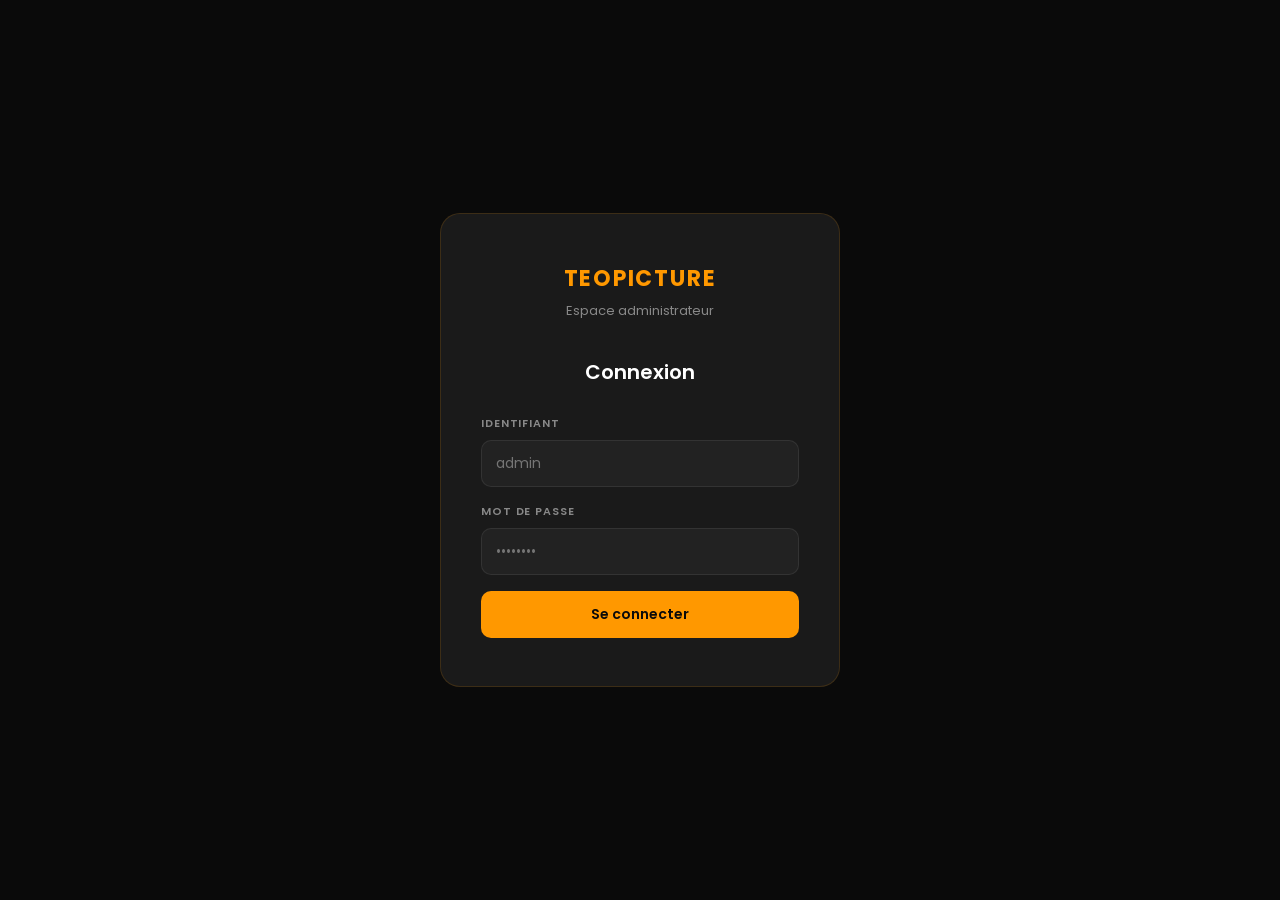
==== index.html @ d0e7cb12 "Add files via upload" ====
<!DOCTYPE html>
<html lang="fr">
<head>
  <meta charset="UTF-8">
  <meta name="viewport" content="width=device-width, initial-scale=1.0">
  <title>TEOPICTURE | Admin</title>
  <link href="https://fonts.googleapis.com/css2?family=Poppins:wght@300;400;500;600;700&display=swap" rel="stylesheet">
  <style>
    *, *::before, *::after { margin: 0; padding: 0; box-sizing: border-box; }
    :root {
      --orange: #ff9800; --orange-dark: #e68900; --orange-light: #ffb74d;
      --black: #0a0a0a; --dark: #111111; --dark2: #1a1a1a; --dark3: #222222;
      --gray: #333333; --text-muted: #888888; --white: #ffffff;
      --border: rgba(255,152,0,0.15); --green: #4caf50; --red: #f44336; --blue: #2196f3;
    }
    html { scroll-behavior: smooth; }
    body { font-family: 'Poppins', sans-serif; background: var(--black); color: var(--white); min-height: 100vh; }
    ::-webkit-scrollbar { width: 4px; }
    ::-webkit-scrollbar-track { background: var(--black); }
    ::-webkit-scrollbar-thumb { background: var(--orange); border-radius: 2px; }

    /* ===== LOGIN ===== */
    #loginPage { min-height: 100vh; display: flex; align-items: center; justify-content: center; background: var(--black); padding: 20px; }
    .login-card { background: var(--dark2); border: 1px solid var(--border); border-radius: 20px; padding: 48px 40px; width: 100%; max-width: 400px; text-align: center; }
    .login-logo { font-size: 22px; font-weight: 700; color: var(--orange); letter-spacing: 0.08em; margin-bottom: 6px; }
    .login-sub { font-size: 13px; color: var(--text-muted); margin-bottom: 36px; }
    .login-card h2 { font-size: 20px; font-weight: 600; margin-bottom: 28px; }
    .form-group { margin-bottom: 16px; text-align: left; }
    .form-group label { display: block; font-size: 11px; font-weight: 600; letter-spacing: 0.08em; text-transform: uppercase; color: var(--text-muted); margin-bottom: 8px; }
    .form-group input, .form-group textarea, .form-group select {
      width: 100%; padding: 12px 14px; background: var(--dark3); border: 1px solid rgba(255,255,255,0.08);
      border-radius: 10px; color: var(--white); font-size: 14px; font-family: 'Poppins', sans-serif;
      outline: none; transition: border-color 0.2s; appearance: none;
    }
    .form-group input:focus, .form-group textarea:focus, .form-group select:focus { border-color: var(--orange); }
    .form-group select option { background: var(--dark2); }
    .login-error { font-size: 13px; color: var(--red); margin-bottom: 14px; display: none; }

    .btn { display: inline-flex; align-items: center; justify-content: center; gap: 8px; padding: 13px 24px; border-radius: 10px; font-weight: 600; font-size: 14px; cursor: pointer; transition: all 0.2s ease; border: none; font-family: 'Poppins', sans-serif; }
    .btn-primary { background: var(--orange); color: var(--black); width: 100%; }
    .btn-primary:hover { background: var(--orange-light); }
    .btn-primary:disabled { opacity: 0.6; cursor: not-allowed; }
    .btn-danger { background: rgba(244,67,54,0.12); color: var(--red); border: 1px solid rgba(244,67,54,0.2); }
    .btn-danger:hover { background: rgba(244,67,54,0.2); }
    .btn-success { background: rgba(76,175,80,0.12); color: var(--green); border: 1px solid rgba(76,175,80,0.2); }
    .btn-success:hover { background: rgba(76,175,80,0.22); }
    .btn-ghost { background: transparent; color: var(--text-muted); border: 1px solid rgba(255,255,255,0.08); }
    .btn-ghost:hover { border-color: rgba(255,255,255,0.2); color: var(--white); }
    .btn-warning { background: rgba(255,152,0,0.12); color: var(--orange); border: 1px solid rgba(255,152,0,0.2); }
    .btn-warning:hover { background: rgba(255,152,0,0.22); }

    /* ===== ADMIN LAYOUT ===== */
    #adminPage { display: none; }
    .admin-header { position: fixed; top: 0; left: 0; width: 100%; height: 64px; background: rgba(17,17,17,0.95); backdrop-filter: blur(16px); border-bottom: 1px solid var(--border); display: flex; align-items: center; justify-content: space-between; padding: 0 28px; z-index: 100; }
    .admin-logo { display: flex; align-items: center; gap: 10px; }
    .admin-logo-text { font-size: 17px; font-weight: 700; color: var(--orange); }
    .admin-badge { font-size: 10px; font-weight: 600; letter-spacing: 0.1em; text-transform: uppercase; color: var(--black); background: var(--orange); padding: 3px 8px; border-radius: 4px; }
    .admin-header-right { display: flex; align-items: center; gap: 12px; }
    .admin-user { font-size: 13px; color: var(--text-muted); }
    .btn-logout { font-size: 12px; font-weight: 500; color: var(--text-muted); background: none; border: 1px solid rgba(255,255,255,0.1); border-radius: 8px; padding: 6px 14px; cursor: pointer; font-family: 'Poppins', sans-serif; transition: all 0.2s; }
    .btn-logout:hover { border-color: var(--red); color: var(--red); }

    /* ===== SIDEBAR ===== */
    .admin-layout { display: flex; padding-top: 64px; min-height: 100vh; }
    .sidebar { width: 220px; min-width: 220px; background: var(--dark); border-right: 1px solid var(--border); padding: 24px 12px; position: fixed; top: 64px; left: 0; height: calc(100vh - 64px); overflow-y: auto; }
    .sidebar-section { font-size: 10px; font-weight: 600; letter-spacing: 0.12em; text-transform: uppercase; color: var(--text-muted); padding: 0 12px; margin-bottom: 8px; margin-top: 20px; }
    .sidebar-section:first-child { margin-top: 0; }
    .nav-item { display: flex; align-items: center; gap: 10px; padding: 10px 12px; border-radius: 8px; font-size: 14px; font-weight: 500; color: rgba(255,255,255,0.55); cursor: pointer; transition: all 0.2s; margin-bottom: 2px; border: none; background: none; width: 100%; text-align: left; font-family: 'Poppins', sans-serif; }
    .nav-item:hover { background: rgba(255,255,255,0.05); color: var(--white); }
    .nav-item.active { background: rgba(255,152,0,0.1); color: var(--orange); }
    .nav-item .icon { font-size: 16px; width: 20px; text-align: center; }
    .badge-count { margin-left: auto; background: var(--orange); color: var(--black); font-size: 10px; font-weight: 700; padding: 2px 7px; border-radius: 10px; min-width: 20px; text-align: center; }

    /* ===== MAIN ===== */
    .main-content { flex: 1; margin-left: 220px; padding: 32px; max-width: 100%; }
    .tab-panel { display: none; }
    .tab-panel.active { display: block; }
    .page-header { display: flex; align-items: flex-start; justify-content: space-between; margin-bottom: 28px; flex-wrap: wrap; gap: 16px; }
    .page-title { font-size: 24px; font-weight: 700; margin-bottom: 4px; }
    .page-desc { font-size: 13px; color: var(--text-muted); }

    /* ===== STATS ===== */
    .stats-grid { display: grid; grid-template-columns: repeat(auto-fit, minmax(160px,1fr)); gap: 14px; margin-bottom: 28px; }
    .stat-card { background: var(--dark2); border: 1px solid var(--border); border-radius: 14px; padding: 20px; }
    .stat-card-label { font-size: 11px; font-weight: 600; text-transform: uppercase; letter-spacing: 0.08em; color: var(--text-muted); margin-bottom: 10px; }
    .stat-card-value { font-size: 30px; font-weight: 700; color: var(--orange); line-height: 1; margin-bottom: 4px; }
    .stat-card-sub { font-size: 12px; color: var(--text-muted); }

    /* ===== FILTERS ===== */
    .filters-bar { display: flex; align-items: center; gap: 10px; margin-bottom: 20px; flex-wrap: wrap; }
    .search-input { flex: 1; min-width: 200px; padding: 9px 14px; background: var(--dark2); border: 1px solid rgba(255,255,255,0.08); border-radius: 8px; color: var(--white); font-size: 13px; font-family: 'Poppins', sans-serif; outline: none; transition: border-color 0.2s; }
    .search-input:focus { border-color: var(--orange); }
    .search-input::placeholder { color: var(--text-muted); }
    .filter-select { padding: 9px 14px; background: var(--dark2); border: 1px solid rgba(255,255,255,0.08); border-radius: 8px; color: var(--white); font-size: 13px; font-family: 'Poppins', sans-serif; outline: none; cursor: pointer; appearance: none; padding-right: 28px; }
    .filter-select option { background: var(--dark2); }

    /* ===== TABLE ===== */
    .table-wrap { background: var(--dark2); border: 1px solid var(--border); border-radius: 16px; overflow: hidden; }
    table { width: 100%; border-collapse: collapse; }
    thead tr { background: rgba(255,152,0,0.05); border-bottom: 1px solid var(--border); }
    th { padding: 13px 16px; font-size: 11px; font-weight: 600; text-transform: uppercase; letter-spacing: 0.08em; color: var(--text-muted); text-align: left; white-space: nowrap; }
    td { padding: 13px 16px; font-size: 13px; border-bottom: 1px solid rgba(255,255,255,0.04); vertical-align: middle; }
    tr:last-child td { border-bottom: none; }
    tr:hover td { background: rgba(255,255,255,0.02); }
    .td-name { font-weight: 500; color: var(--white); }
    .td-muted { color: var(--text-muted); }

    /* ===== BADGES ===== */
    .badge { display: inline-flex; align-items: center; gap: 5px; padding: 3px 10px; border-radius: 20px; font-size: 11px; font-weight: 600; }
    .badge::before { content: ''; width: 5px; height: 5px; border-radius: 50%; }
    .badge-mariage { background: rgba(255,152,0,0.12); color: var(--orange); }
    .badge-mariage::before { background: var(--orange); }
    .badge-anniversaire { background: rgba(33,150,243,0.12); color: #64b5f6; }
    .badge-anniversaire::before { background: #64b5f6; }
    .badge-shooting { background: rgba(156,39,176,0.12); color: #ce93d8; }
    .badge-shooting::before { background: #ce93d8; }
    .badge-bapteme, .badge-bap { background: rgba(0,188,212,0.12); color: #4dd0e1; }
    .badge-bapteme::before, .badge-bap::before { background: #4dd0e1; }
    .badge-korite { background: rgba(76,175,80,0.12); color: #81c784; }
    .badge-korite::before { background: #81c784; }
    .badge-tabaski { background: rgba(255,235,59,0.1); color: #fff176; }
    .badge-tabaski::before { background: #fff176; }
    .badge-autre { background: rgba(120,120,120,0.12); color: #aaa; }
    .badge-autre::before { background: #aaa; }

    /* Statut */
    .statut-badge { display: inline-flex; align-items: center; gap: 4px; padding: 3px 9px; border-radius: 20px; font-size: 11px; font-weight: 600; }
    .statut-attente { background: rgba(255,152,0,0.12); color: var(--orange); }
    .statut-confirme { background: rgba(76,175,80,0.12); color: #81c784; }
    .statut-annule { background: rgba(244,67,54,0.12); color: #ef9a9a; }

    /* ===== ACTIONS ===== */
    .actions { display: flex; gap: 8px; align-items: center; }
    .icon-btn-sm { width: 32px; height: 32px; border-radius: 8px; display: flex; align-items: center; justify-content: center; font-size: 14px; cursor: pointer; border: 1px solid rgba(255,255,255,0.08); background: transparent; transition: all 0.2s; }
    .icon-btn-sm:hover { transform: scale(1.1); }
    .icon-btn-sm.whatsapp { border-color: rgba(37,211,102,0.2); }
    .icon-btn-sm.whatsapp:hover { background: rgba(37,211,102,0.1); }
    .icon-btn-sm.delete { border-color: rgba(244,67,54,0.2); }
    .icon-btn-sm.delete:hover { background: rgba(244,67,54,0.1); }
    .icon-btn-sm.confirm { border-color: rgba(76,175,80,0.2); }
    .icon-btn-sm.confirm:hover { background: rgba(76,175,80,0.1); }

    /* ===== EMPTY / LOADING ===== */
    .empty-state { text-align: center; padding: 60px 20px; color: var(--text-muted); }
    .empty-state .empty-icon { font-size: 40px; margin-bottom: 14px; }
    .empty-state p { font-size: 14px; }
    .loading { text-align: center; padding: 40px; color: var(--text-muted); font-size: 14px; }
    .spinner { width: 28px; height: 28px; border: 2px solid rgba(255,152,0,0.2); border-top-color: var(--orange); border-radius: 50%; animation: spin 0.7s linear infinite; margin: 0 auto 14px; }
    @keyframes spin { to { transform: rotate(360deg); } }

    /* ===== MODAL ===== */
    .modal-overlay { position: fixed; inset: 0; background: rgba(0,0,0,0.85); display: none; align-items: center; justify-content: center; z-index: 500; padding: 20px; }
    .modal-overlay.open { display: flex; }
    .modal { background: var(--dark2); border: 1px solid var(--border); border-radius: 20px; padding: 32px; width: 100%; max-width: 480px; animation: modalIn 0.2s ease; }
    @keyframes modalIn { from { transform: scale(0.92); opacity: 0; } to { transform: scale(1); opacity: 1; } }
    .modal-header { display: flex; align-items: center; justify-content: space-between; margin-bottom: 20px; }
    .modal-title { font-size: 18px; font-weight: 600; }
    .modal-close { font-size: 22px; cursor: pointer; color: var(--text-muted); background: none; border: none; transition: color 0.2s; }
    .modal-close:hover { color: var(--white); }
    .detail-row { display: flex; justify-content: space-between; align-items: flex-start; padding: 11px 0; border-bottom: 1px solid rgba(255,255,255,0.05); gap: 16px; }
    .detail-row:last-child { border-bottom: none; }
    .detail-label { font-size: 12px; color: var(--text-muted); text-transform: uppercase; letter-spacing: 0.06em; min-width: 100px; }
    .detail-value { font-size: 14px; font-weight: 500; text-align: right; }
    .modal-actions { display: flex; gap: 10px; margin-top: 24px; flex-wrap: wrap; }
    .modal-actions .btn { flex: 1; min-width: 120px; }

    /* ===== TOAST ===== */
    .toast { position: fixed; bottom: 28px; left: 50%; transform: translateX(-50%) translateY(20px); background: var(--dark2); border: 1px solid var(--border); border-radius: 10px; padding: 12px 20px; font-size: 13px; font-weight: 500; opacity: 0; transition: all 0.3s ease; z-index: 9999; white-space: nowrap; }
    .toast.show { opacity: 1; transform: translateX(-50%) translateY(0); }
    .toast.success { border-color: rgba(76,175,80,0.3); color: #81c784; }
    .toast.error { border-color: rgba(244,67,54,0.3); color: #ef9a9a; }
    .toast.info { border-color: rgba(33,150,243,0.3); color: #64b5f6; }

    /* ===== RESPONSIVE ===== */
    @media (max-width: 768px) {
      .admin-header { padding: 0 16px; height: 56px; }
      .admin-logo-text { font-size: 15px; }
      .admin-user { display: none; }
      .sidebar { display: flex; position: fixed; bottom: 0; top: auto; left: 0; width: 100%; height: 60px; padding: 0; border-top: 1px solid var(--border); border-right: none; overflow: visible; }
      .sidebar-section { display: none; }
      .nav-item { flex: 1; flex-direction: column; justify-content: center; font-size: 10px; gap: 2px; padding: 6px 0; }
      .nav-item .icon { font-size: 18px; }
      .badge-count { position: absolute; top: 4px; right: 20%; font-size: 9px; }
      .main-content { margin-left: 0; padding: 16px; padding-bottom: 80px; }
      .page-title { font-size: 18px; }
      .stats-grid { grid-template-columns: repeat(2,1fr); gap: 10px; }
      .stat-card { padding: 14px; }
      .stat-card-value { font-size: 22px; }
      .filters-bar { flex-direction: column; align-items: stretch; }
      .search-input, .filter-select { width: 100%; }
      table thead { display: none; }
      table tr { display: block; background: var(--dark2); border: 1px solid var(--border); border-radius: 12px; margin-bottom: 12px; padding: 14px; }
      table td { display: flex; justify-content: space-between; align-items: center; padding: 6px 0; border: none; font-size: 13px; }
      table td::before { content: attr(data-label); font-size: 10px; color: var(--text-muted); text-transform: uppercase; letter-spacing: 0.06em; }
      .table-wrap { background: transparent; border: none; }
      .modal { padding: 20px; border-radius: 16px; }
      .modal-actions { flex-direction: column; }
    }
  </style>
</head>
<body>

<!-- ===== LOGIN ===== -->
<div id="loginPage">
  <div class="login-card">
    <div class="login-logo">TEOPICTURE</div>
    <div class="login-sub">Espace administrateur</div>
    <h2>Connexion</h2>
    <div class="form-group">
      <label>Identifiant</label>
      <input type="text" id="loginUser" placeholder="admin" autocomplete="username">
    </div>
    <div class="form-group">
      <label>Mot de passe</label>
      <input type="password" id="loginPass" placeholder="••••••••" autocomplete="current-password">
    </div>
    <div class="login-error" id="loginError">Identifiant ou mot de passe incorrect</div>
    <button class="btn btn-primary" id="btnLogin" onclick="doLogin()">Se connecter</button>
  </div>
</div>

<!-- ===== ADMIN PAGE ===== -->
<div id="adminPage">
  <div class="admin-header">
    <div class="admin-logo">
      <span class="admin-logo-text">TEOPICTURE</span>
      <span class="admin-badge">Admin</span>
    </div>
    <div class="admin-header-right">
      <span class="admin-user" id="adminUserLabel"></span>
      <button class="btn-logout" onclick="doLogout()">Déconnexion</button>
    </div>
  </div>

  <div class="admin-layout">
    <!-- Sidebar -->
    <div class="sidebar">
      <div class="sidebar-section">Navigation</div>
      <button class="nav-item active" onclick="switchTab('dashboard', this)">
        <span class="icon">📊</span> <span>Tableau de bord</span>
      </button>
      <button class="nav-item" onclick="switchTab('reservations', this)">
        <span class="icon">📅</span> <span>Réservations</span>
        <span class="badge-count" id="sidebarCount">0</span>
      </button>
      <div class="sidebar-section">Actions</div>
      <button class="nav-item" onclick="window.open('index.html','_blank')">
        <span class="icon">🌐</span> <span>Voir le site</span>
      </button>
    </div>

    <!-- Main -->
    <div class="main-content">

      <!-- DASHBOARD -->
      <div class="tab-panel active" id="tab-dashboard">
        <div class="page-header">
          <div>
            <div class="page-title">Tableau de bord</div>
            <div class="page-desc">Vue d'ensemble des activités</div>
          </div>
          <button class="btn btn-ghost" onclick="loadAll()" style="padding:9px 18px;font-size:13px;">↺ Actualiser</button>
        </div>

        <div class="stats-grid">
          <div class="stat-card">
            <div class="stat-card-label">Total réservations</div>
            <div class="stat-card-value" id="statTotal">—</div>
            <div class="stat-card-sub">Toutes périodes</div>
          </div>
          <div class="stat-card">
            <div class="stat-card-label">Ce mois</div>
            <div class="stat-card-value" id="statMois">—</div>
            <div class="stat-card-sub" id="statMoisLabel">—</div>
          </div>
          <div class="stat-card">
            <div class="stat-card-label">En attente</div>
            <div class="stat-card-value" id="statAttente">—</div>
            <div class="stat-card-sub">À confirmer</div>
          </div>
          <div class="stat-card">
            <div class="stat-card-label">Événement phare</div>
            <div class="stat-card-value" style="font-size:18px;" id="statTop">—</div>
            <div class="stat-card-sub">Type le plus demandé</div>
          </div>
        </div>

        <div class="page-header" style="margin-top:32px;">
          <div>
            <div class="page-title" style="font-size:18px;">Prochaines réservations</div>
          </div>
        </div>

        <div class="table-wrap">
          <div class="loading" id="dashLoading"><div class="spinner"></div>Chargement...</div>
          <table id="dashTable" style="display:none;">
            <thead>
              <tr>
                <th>Client</th>
                <th>Événement</th>
                <th>Date & Heure</th>
                <th>Lieu</th>
                <th>Statut</th>
                <th>Actions</th>
              </tr>
            </thead>
            <tbody id="dashBody"></tbody>
          </table>
          <div class="empty-state" id="dashEmpty" style="display:none;">
            <div class="empty-icon">📭</div>
            <p>Aucune réservation à venir</p>
          </div>
        </div>
      </div>

      <!-- RESERVATIONS -->
      <div class="tab-panel" id="tab-reservations">
        <div class="page-header">
          <div>
            <div class="page-title">Réservations</div>
            <div class="page-desc">Toutes les demandes reçues</div>
          </div>
          <div style="display:flex;gap:10px;flex-wrap:wrap;">
            <button class="btn btn-success" onclick="exportCSV()" style="padding:9px 16px;font-size:13px;">⬇ Exporter CSV</button>
            <button class="btn btn-ghost" onclick="loadAll()" style="padding:9px 16px;font-size:13px;">↺ Actualiser</button>
          </div>
        </div>

        <div class="filters-bar">
          <input type="text" class="search-input" id="searchInput" placeholder="🔍 Rechercher nom, téléphone, lieu...">
          <select class="filter-select" id="filterEvent">
            <option value="">Tous les événements</option>
            <option>Mariage</option><option>Anniversaire</option><option>Baptême</option>
            <option>Shooting</option><option>Korite</option><option>Tabaski</option><option>Autre</option>
          </select>
          <select class="filter-select" id="filterStatut">
            <option value="">Tous les statuts</option>
            <option value="en attente">En attente</option>
            <option value="confirmé">Confirmé</option>
            <option value="annulé">Annulé</option>
          </select>
          <select class="filter-select" id="filterSort">
            <option value="date_asc">Date ↑</option>
            <option value="date_desc">Date ↓</option>
            <option value="recent">Plus récent</option>
          </select>
        </div>

        <div class="table-wrap">
          <div class="loading" id="resLoading"><div class="spinner"></div>Chargement...</div>
          <table id="resTable" style="display:none;">
            <thead>
              <tr>
                <th>#</th>
                <th>Client</th>
                <th>Téléphone</th>
                <th>Événement</th>
                <th>Date & Heure</th>
                <th>Lieu</th>
                <th>Statut</th>
                <th>Actions</th>
              </tr>
            </thead>
            <tbody id="resBody"></tbody>
          </table>
          <div class="empty-state" id="resEmpty" style="display:none;">
            <div class="empty-icon">📭</div>
            <p>Aucune réservation trouvée</p>
          </div>
        </div>
      </div>

    </div>
  </div>
</div>

<!-- MODAL -->
<div class="modal-overlay" id="modalOverlay">
  <div class="modal">
    <div class="modal-header">
      <div class="modal-title">Détail de la réservation</div>
      <button class="modal-close" onclick="closeModal()">×</button>
    </div>
    <div id="modalBody"></div>
    <div class="modal-actions" id="modalActions"></div>
  </div>
</div>

<!-- TOAST -->
<div class="toast" id="toast"></div>

<script>
  // ═══════════════════════════════════════════
  //  CONFIG — Adaptez si besoin
  // ═══════════════════════════════════════════
  const API_URL = "http://localhost/teopicture/api.php";

  // Identifiants admin (côté client, simple protection)
  const ADMIN_CREDENTIALS = [
    { user: "teopicture", pass: "Teo@2025!" },
    { user: "admin",      pass: "admin123"  }
  ];

  let allReservations = [];
  let currentUser = "";

  // ═══════════════════════════════════════════
  //  LOGIN
  // ═══════════════════════════════════════════
  document.getElementById("loginPass").addEventListener("keydown", e => {
    if (e.key === "Enter") doLogin();
  });

  function doLogin() {
    const user = document.getElementById("loginUser").value.trim();
    const pass = document.getElementById("loginPass").value;
    const btn  = document.getElementById("btnLogin");
    btn.disabled = true; btn.textContent = "Vérification...";

    const match = ADMIN_CREDENTIALS.find(c => c.user === user && c.pass === pass);
    if (match) {
      currentUser = user;
      sessionStorage.setItem("teoAdmin", user);
      document.getElementById("loginPage").style.display  = "none";
      document.getElementById("adminPage").style.display  = "block";
      document.getElementById("adminUserLabel").textContent = user;
      loadAll();
    } else {
      const err = document.getElementById("loginError");
      err.style.display = "block";
      setTimeout(() => err.style.display = "none", 3000);
    }
    btn.disabled = false; btn.textContent = "Se connecter";
  }

  function doLogout() {
    sessionStorage.removeItem("teoAdmin");
    document.getElementById("adminPage").style.display = "none";
    document.getElementById("loginPage").style.display = "flex";
    document.getElementById("loginUser").value = "";
    document.getElementById("loginPass").value = "";
    allReservations = [];
    showToast("Déconnecté", "success");
  }

  window.addEventListener("load", () => {
    const saved = sessionStorage.getItem("teoAdmin");
    if (saved) {
      currentUser = saved;
      document.getElementById("loginPage").style.display  = "none";
      document.getElementById("adminPage").style.display  = "block";
      document.getElementById("adminUserLabel").textContent = saved;
      loadAll();
    }
  });

  // ═══════════════════════════════════════════
  //  TABS
  // ═══════════════════════════════════════════
  function switchTab(name, btn) {
    document.querySelectorAll(".tab-panel").forEach(p => p.classList.remove("active"));
    document.querySelectorAll(".nav-item").forEach(b => b.classList.remove("active"));
    document.getElementById("tab-" + name).classList.add("active");
    btn.classList.add("active");
  }

  // ═══════════════════════════════════════════
  //  CHARGEMENT DONNÉES DEPUIS PHP
  // ═══════════════════════════════════════════
  async function loadAll() {
    showLoading(true);
    try {
      const res  = await fetch(API_URL + "?action=reservations");
      const json = await res.json();

      if (!json.success) throw new Error(json.message || "Erreur API");

      allReservations = json.data || [];
      renderStats();
      renderDashTable();
      renderResTable();
      document.getElementById("sidebarCount").textContent = allReservations.length;
      showToast("Données actualisées (" + allReservations.length + ")", "success");

    } catch (err) {
      console.error(err);
      showToast("❌ Impossible de contacter l'API PHP. Vérifiez que WAMP est démarré.", "error");
    } finally {
      showLoading(false);
    }
  }

  function showLoading(on) {
    document.getElementById("dashLoading").style.display = on ? "block" : "none";
    document.getElementById("resLoading").style.display  = on ? "block" : "none";
    if (on) {
      document.getElementById("dashTable").style.display = "none";
      document.getElementById("resTable").style.display  = "none";
      document.getElementById("dashEmpty").style.display = "none";
      document.getElementById("resEmpty").style.display  = "none";
    }
  }

  // ═══════════════════════════════════════════
  //  STATS
  // ═══════════════════════════════════════════
  function renderStats() {
    document.getElementById("statTotal").textContent = allReservations.length;

    const now = new Date();
    const moisNom = now.toLocaleDateString("fr-FR", { month: "long", year: "numeric" });
    document.getElementById("statMoisLabel").textContent = moisNom;

    const mois = allReservations.filter(r => {
      if (!r.date_event) return false;
      const d = new Date(r.date_event);
      return d.getMonth() === now.getMonth() && d.getFullYear() === now.getFullYear();
    }).length;
    document.getElementById("statMois").textContent = mois;

    const attente = allReservations.filter(r => r.statut === "en attente").length;
    document.getElementById("statAttente").textContent = attente;

    const counts = {};
    allReservations.forEach(r => { counts[r.evenement] = (counts[r.evenement] || 0) + 1; });
    const top = Object.entries(counts).sort((a, b) => b[1] - a[1])[0];
    document.getElementById("statTop").textContent = top ? top[0] : "—";
  }

  // ═══════════════════════════════════════════
  //  DASHBOARD TABLE (prochaines)
  // ═══════════════════════════════════════════
  function renderDashTable() {
    const now = new Date();
    now.setHours(0,0,0,0);

    const upcoming = allReservations
      .filter(r => r.date_event && new Date(r.date_event) >= now && r.statut !== "annulé")
      .sort((a, b) => new Date(a.date_event) - new Date(b.date_event))
      .slice(0, 8);

    document.getElementById("dashLoading").style.display = "none";

    if (upcoming.length === 0) {
      document.getElementById("dashTable").style.display = "none";
      document.getElementById("dashEmpty").style.display = "block";
      return;
    }

    document.getElementById("dashTable").style.display  = "table";
    document.getElementById("dashEmpty").style.display  = "none";

    document.getElementById("dashBody").innerHTML = upcoming.map(r => `
      <tr>
        <td data-label="Client" class="td-name">${esc(r.nom)}</td>
        <td data-label="Événement">${badgeEvent(r.evenement)}</td>
        <td data-label="Date">${formatDate(r.date_event)} <span class="td-muted">${r.heure || ""}</span></td>
        <td data-label="Lieu" class="td-muted">${esc(r.lieu) || "—"}</td>
        <td data-label="Statut">${badgeStatut(r.statut)}</td>
        <td data-label="Actions">
          <div class="actions">
            <button class="icon-btn-sm whatsapp" title="WhatsApp" onclick="waContact('${esc(r.telephone)}','${esc(r.nom)}')">💬</button>
            <button class="icon-btn-sm confirm" title="Confirmer" onclick="changerStatut(${r.id},'confirmé')">✅</button>
            <button class="icon-btn-sm" title="Détails" onclick="openModal(${r.id})">👁</button>
          </div>
        </td>
      </tr>
    `).join("");
  }

  // ═══════════════════════════════════════════
  //  RESERVATIONS TABLE (toutes)
  // ═══════════════════════════════════════════
  function renderResTable() {
    let list = [...allReservations];

    // Recherche texte
    const q = document.getElementById("searchInput").value.toLowerCase();
    if (q) {
      list = list.filter(r =>
        (r.nom || "").toLowerCase().includes(q) ||
        (r.telephone || "").includes(q) ||
        (r.lieu || "").toLowerCase().includes(q) ||
        (r.evenement || "").toLowerCase().includes(q)
      );
    }

    // Filtre événement
    const fe = document.getElementById("filterEvent").value;
    if (fe) list = list.filter(r => r.evenement === fe);

    // Filtre statut
    const fs = document.getElementById("filterStatut").value;
    if (fs) list = list.filter(r => r.statut === fs);

    // Tri
    const sort = document.getElementById("filterSort").value;
    if (sort === "date_asc")  list.sort((a,b) => new Date(a.date_event) - new Date(b.date_event));
    if (sort === "date_desc") list.sort((a,b) => new Date(b.date_event) - new Date(a.date_event));
    if (sort === "recent")    list.sort((a,b) => b.id - a.id);

    document.getElementById("resLoading").style.display = "none";

    if (list.length === 0) {
      document.getElementById("resTable").style.display = "none";
      document.getElementById("resEmpty").style.display = "block";
      return;
    }

    document.getElementById("resTable").style.display = "table";
    document.getElementById("resEmpty").style.display = "none";

    document.getElementById("resBody").innerHTML = list.map((r, i) => `
      <tr>
        <td data-label="#">${i + 1}</td>
        <td data-label="Client" class="td-name">${esc(r.nom)}</td>
        <td data-label="Téléphone"><a href="tel:${esc(r.telephone)}" style="color:var(--orange);">${esc(r.telephone)}</a></td>
        <td data-label="Événement">${badgeEvent(r.evenement)}</td>
        <td data-label="Date">${formatDate(r.date_event)} <span class="td-muted">${r.heure || ""}</span></td>
        <td data-label="Lieu" class="td-muted">${esc(r.lieu) || "—"}</td>
        <td data-label="Statut">${badgeStatut(r.statut)}</td>
        <td data-label="Actions">
          <div class="actions">
            <button class="icon-btn-sm whatsapp" title="WhatsApp" onclick="waContact('${esc(r.telephone)}','${esc(r.nom)}')">💬</button>
            <button class="icon-btn-sm" title="Détails" onclick="openModal(${r.id})">👁</button>
            <button class="icon-btn-sm delete" title="Supprimer" onclick="deleteRes(${r.id})">🗑</button>
          </div>
        </td>
      </tr>
    `).join("");
  }

  document.getElementById("searchInput").addEventListener("input", () => renderResTable());
  document.getElementById("filterEvent").addEventListener("change", () => renderResTable());
  document.getElementById("filterStatut").addEventListener("change", () => renderResTable());
  document.getElementById("filterSort").addEventListener("change", () => renderResTable());

  // ═══════════════════════════════════════════
  //  MODAL DÉTAIL
  // ═══════════════════════════════════════════
  function openModal(id) {
    const r = allReservations.find(x => x.id == id);
    if (!r) return;

    document.getElementById("modalBody").innerHTML = `
      <div class="detail-row"><div class="detail-label">Nom</div><div class="detail-value">${esc(r.nom)}</div></div>
      <div class="detail-row"><div class="detail-label">Téléphone</div><div class="detail-value"><a href="tel:${esc(r.telephone)}" style="color:var(--orange)">${esc(r.telephone)}</a></div></div>
      <div class="detail-row"><div class="detail-label">Événement</div><div class="detail-value">${badgeEvent(r.evenement)}</div></div>
      <div class="detail-row"><div class="detail-label">Date</div><div class="detail-value">${formatDate(r.date_event)}</div></div>
      <div class="detail-row"><div class="detail-label">Heure</div><div class="detail-value">${r.heure || "—"}</div></div>
      <div class="detail-row"><div class="detail-label">Lieu</div><div class="detail-value">${esc(r.lieu) || "—"}</div></div>
      <div class="detail-row"><div class="detail-label">Statut</div><div class="detail-value">${badgeStatut(r.statut)}</div></div>
      ${r.message ? `<div class="detail-row"><div class="detail-label">Message</div><div class="detail-value" style="max-width:260px;word-break:break-word;">${esc(r.message)}</div></div>` : ""}
      <div class="detail-row"><div class="detail-label">Enregistré le</div><div class="detail-value">${formatDatetime(r.cree_le)}</div></div>
    `;

    document.getElementById("modalActions").innerHTML = `
      <button class="btn btn-success" onclick="changerStatut(${r.id},'confirmé'); closeModal()">✅ Confirmer</button>
      <button class="btn btn-warning" onclick="waContact('${esc(r.telephone)}','${esc(r.nom)}'); closeModal()">💬 WhatsApp</button>
      <button class="btn btn-danger" onclick="deleteRes(${r.id}); closeModal()">🗑 Supprimer</button>
    `;

    document.getElementById("modalOverlay").classList.add("open");
  }

  function closeModal() {
    document.getElementById("modalOverlay").classList.remove("open");
  }

  document.getElementById("modalOverlay").addEventListener("click", e => {
    if (e.target === document.getElementById("modalOverlay")) closeModal();
  });

  // ═══════════════════════════════════════════
  //  CHANGER STATUT
  // ═══════════════════════════════════════════
  async function changerStatut(id, statut) {
    try {
      const res = await fetch(API_URL + "?action=statut&id=" + id, {
        method: "PUT",
        headers: { "Content-Type": "application/json" },
        body: JSON.stringify({ statut })
      });
      const json = await res.json();
      if (!json.success) throw new Error(json.message);
      showToast("Statut mis à jour : " + statut, "success");
      loadAll();
    } catch (err) {
      showToast("Erreur : " + err.message, "error");
    }
  }

  // ═══════════════════════════════════════════
  //  SUPPRIMER
  // ═══════════════════════════════════════════
  async function deleteRes(id) {
    if (!confirm("Supprimer cette réservation définitivement ?")) return;
    try {
      const res  = await fetch(API_URL + "?action=reservations&id=" + id, { method: "DELETE" });
      const json = await res.json();
      if (!json.success) throw new Error(json.message);
      showToast("Réservation supprimée", "success");
      loadAll();
    } catch (err) {
      showToast("Erreur : " + err.message, "error");
    }
  }

  // ═══════════════════════════════════════════
  //  WHATSAPP
  // ═══════════════════════════════════════════
  function waContact(tel, nom) {
    const msg = `Bonjour ${nom}, je suis TEOPICTURE. Votre réservation a bien été prise en compte. Merci !`;
    const clean = tel.replace(/\s/g,"").replace(/^0/, "");
    window.open(`https://wa.me/221${clean}?text=${encodeURIComponent(msg)}`, "_blank");
  }

  // ═══════════════════════════════════════════
  //  EXPORT CSV
  // ═══════════════════════════════════════════
  function exportCSV() {
    const headers = ["ID","Nom","Téléphone","Événement","Date","Heure","Lieu","Message","Statut","Enregistré le"];
    const rows = allReservations.map(r => [
      r.id, r.nom, r.telephone, r.evenement, r.date_event, r.heure, r.lieu, r.message, r.statut, r.cree_le
    ].map(v => `"${(v||"").replace(/"/g,'""')}"`).join(","));

    const csv  = [headers.join(","), ...rows].join("\n");
    const blob = new Blob(["\uFEFF" + csv], { type: "text/csv;charset=utf-8;" });
    const a    = document.createElement("a");
    a.href     = URL.createObjectURL(blob);
    a.download = `reservations_teopicture_${new Date().toISOString().split("T")[0]}.csv`;
    a.click();
    showToast("CSV exporté !", "success");
  }

  // ═══════════════════════════════════════════
  //  HELPERS
  // ═══════════════════════════════════════════
  function esc(str) {
    return String(str || "")
      .replace(/&/g,"&amp;").replace(/</g,"&lt;").replace(/>/g,"&gt;").replace(/"/g,"&quot;");
  }

  function formatDate(d) {
    if (!d) return "—";
    try { return new Date(d).toLocaleDateString("fr-FR",{day:"2-digit",month:"short",year:"numeric"}); }
    catch { return d; }
  }

  function formatDatetime(d) {
    if (!d) return "—";
    try {
      const dt = new Date(d);
      return dt.toLocaleDateString("fr-FR") + " à " + dt.toLocaleTimeString("fr-FR",{hour:"2-digit",minute:"2-digit"});
    } catch { return d; }
  }

  function badgeEvent(ev) {
    const map = { "Mariage":"mariage","Anniversaire":"anniversaire","Shooting":"shooting","Baptême":"bapteme","Korite":"korite","Tabaski":"tabaski" };
    const cls = map[ev] || "autre";
    return `<span class="badge badge-${cls}">${esc(ev)||"—"}</span>`;
  }

  function badgeStatut(s) {
    if (s === "confirmé") return `<span class="statut-badge statut-confirme">✅ Confirmé</span>`;
    if (s === "annulé")   return `<span class="statut-badge statut-annule">❌ Annulé</span>`;
    return `<span class="statut-badge statut-attente">⏳ En attente</span>`;
  }

  function showToast(msg, type = "success") {
    const t = document.getElementById("toast");
    t.textContent = msg;
    t.className = "toast " + type;
    t.classList.add("show");
    setTimeout(() => t.classList.remove("show"), 3500);
  }
</script>
</body>
</html>
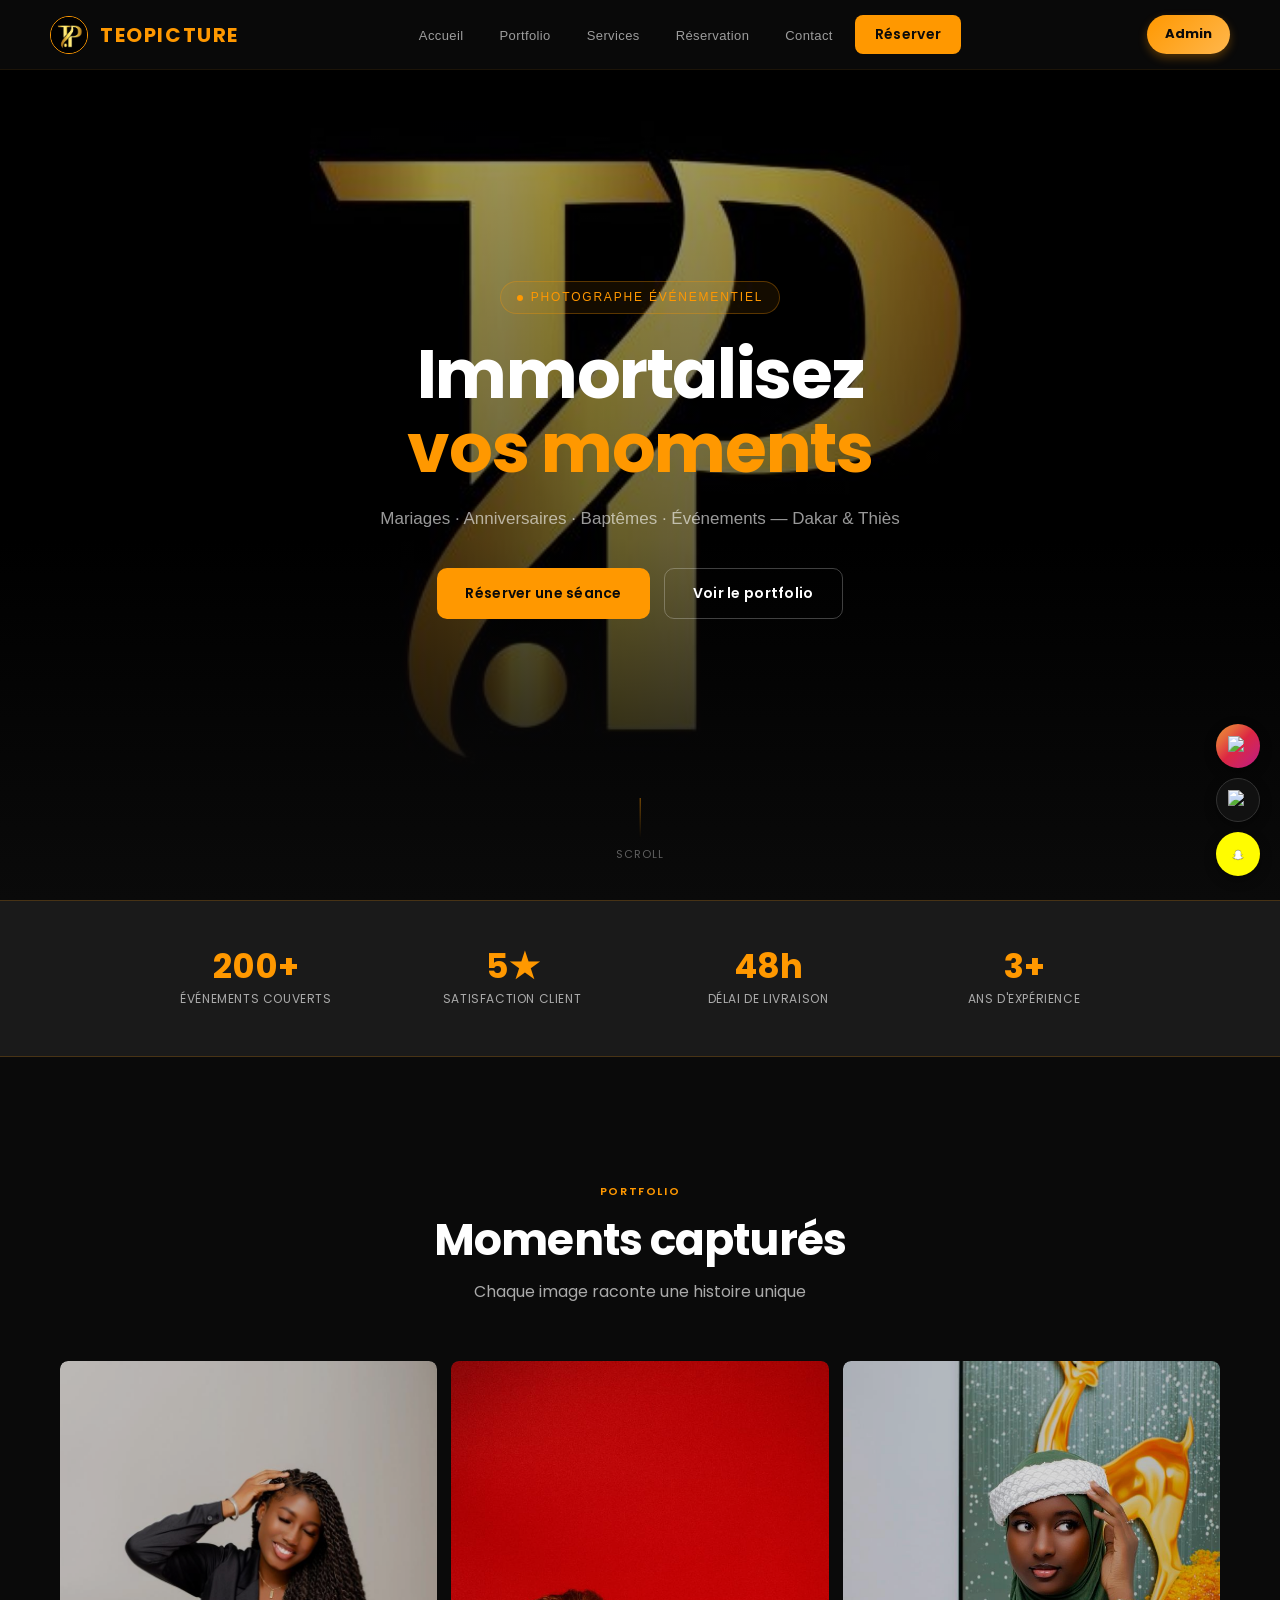
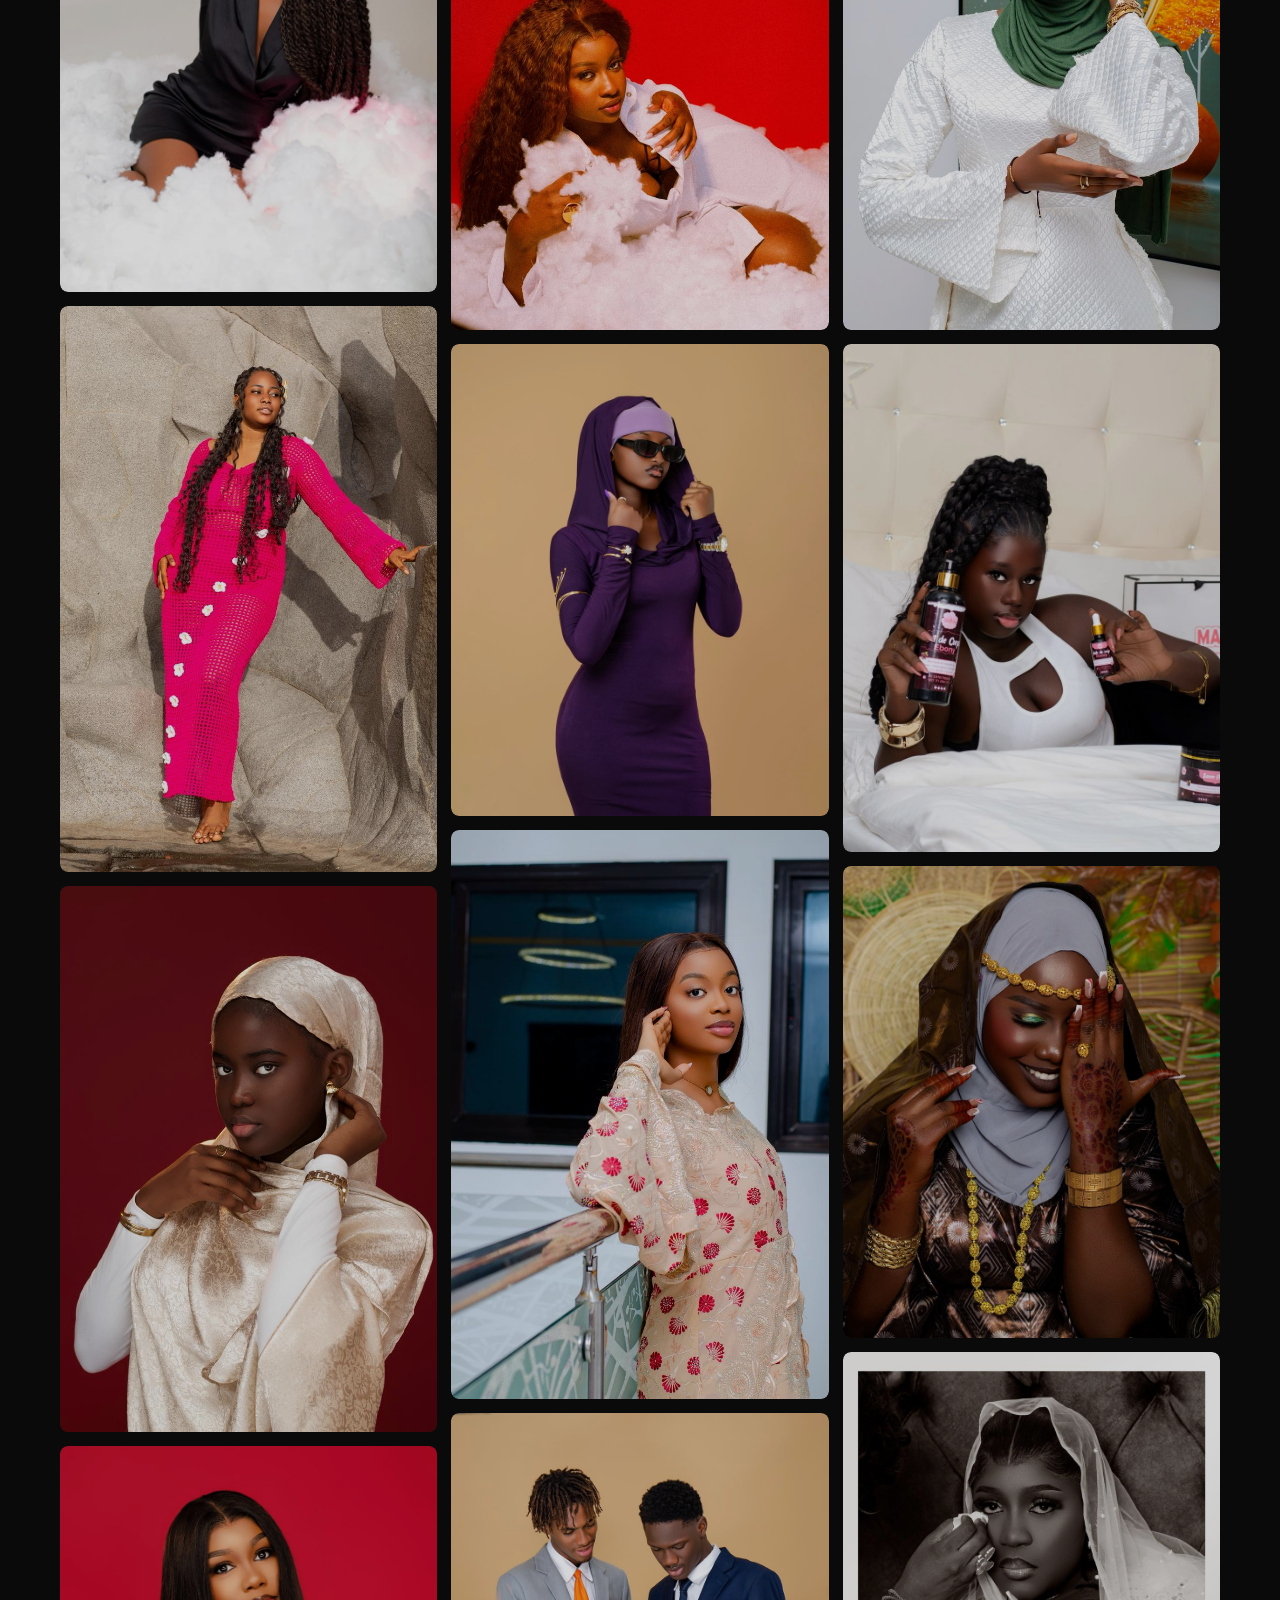
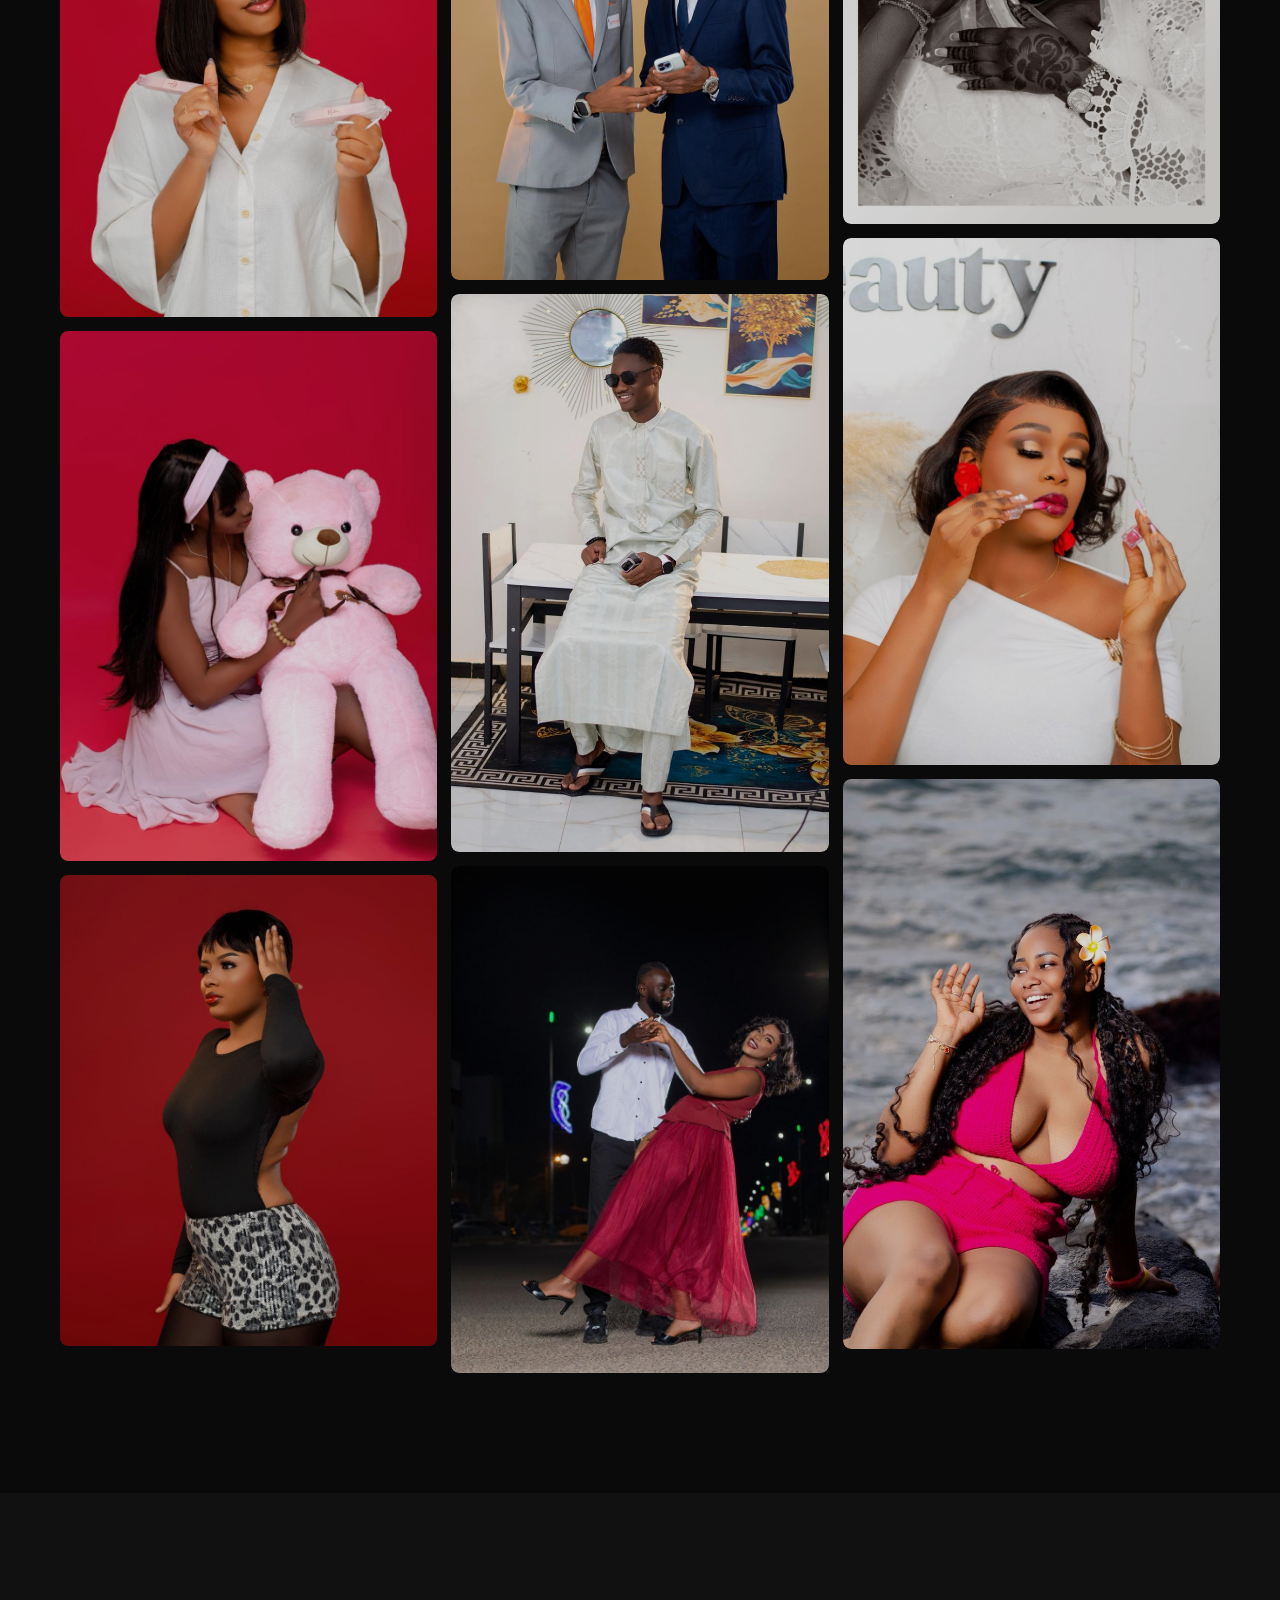
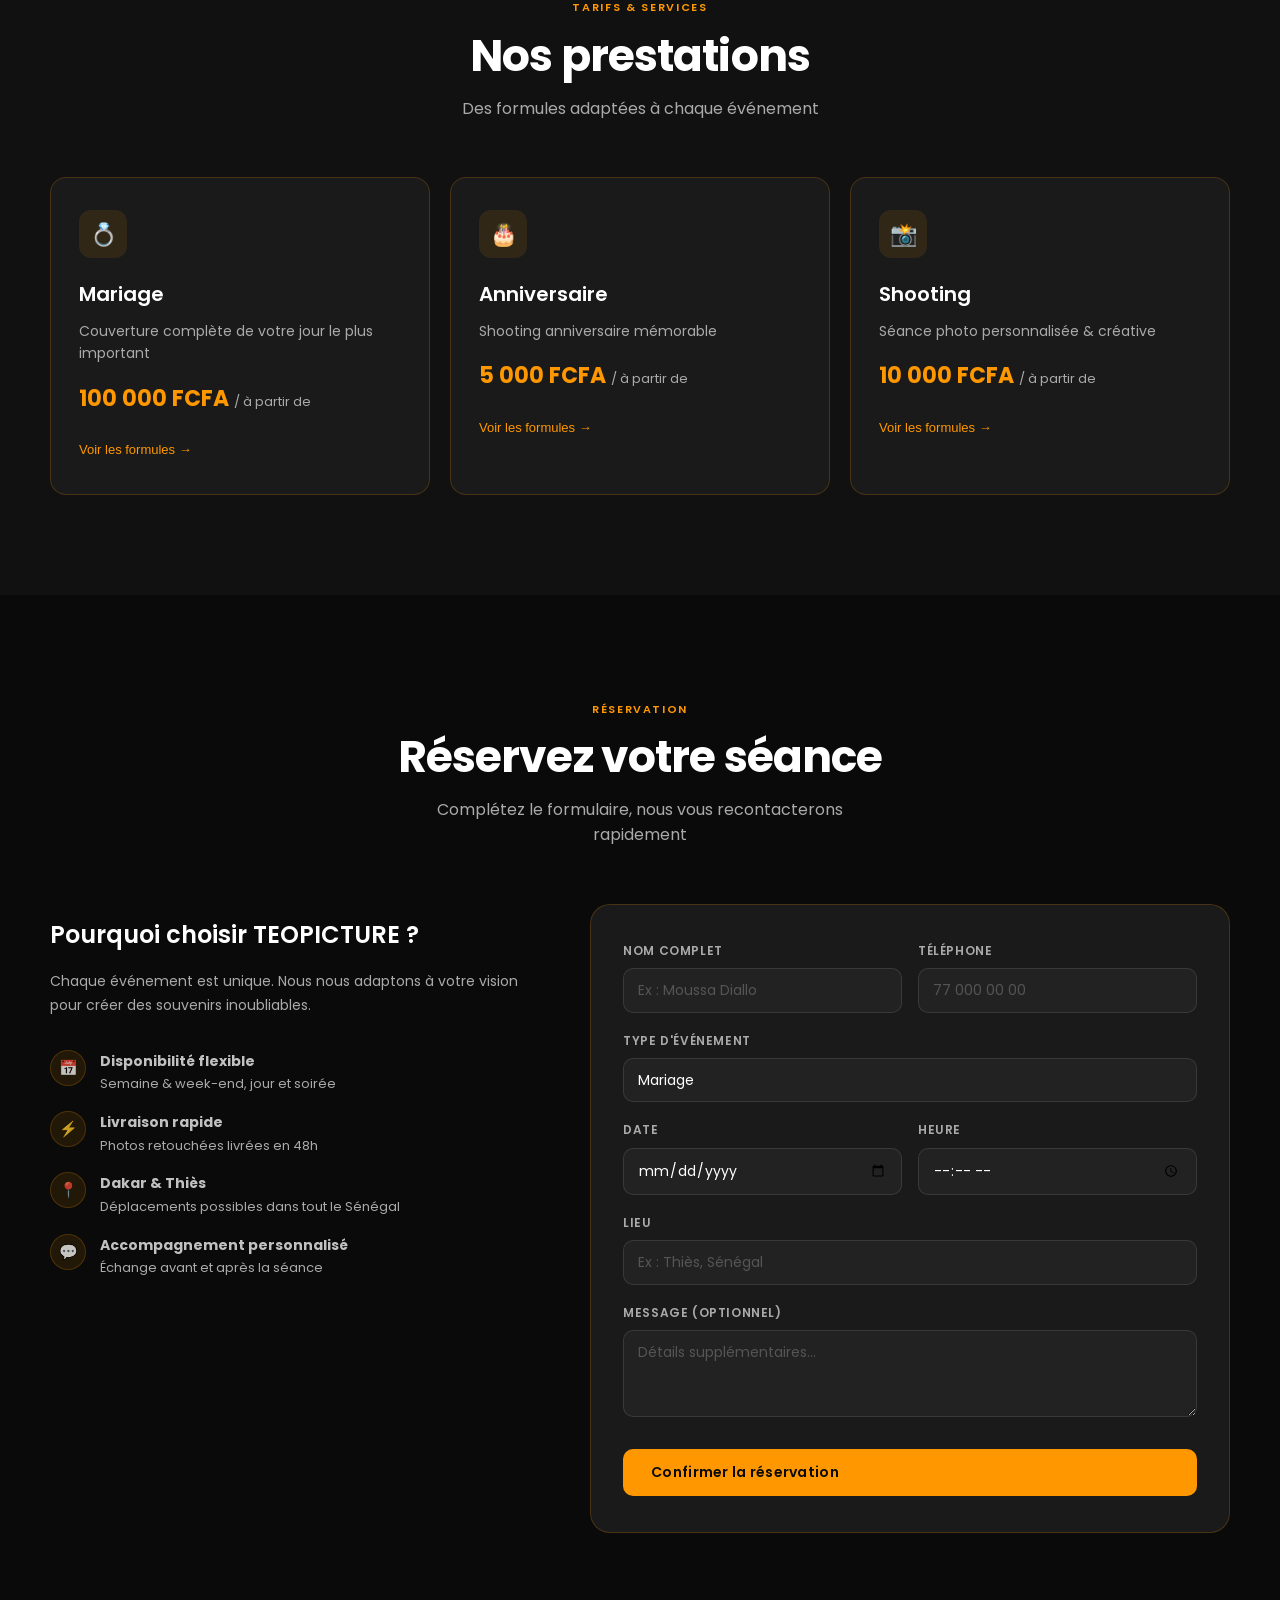
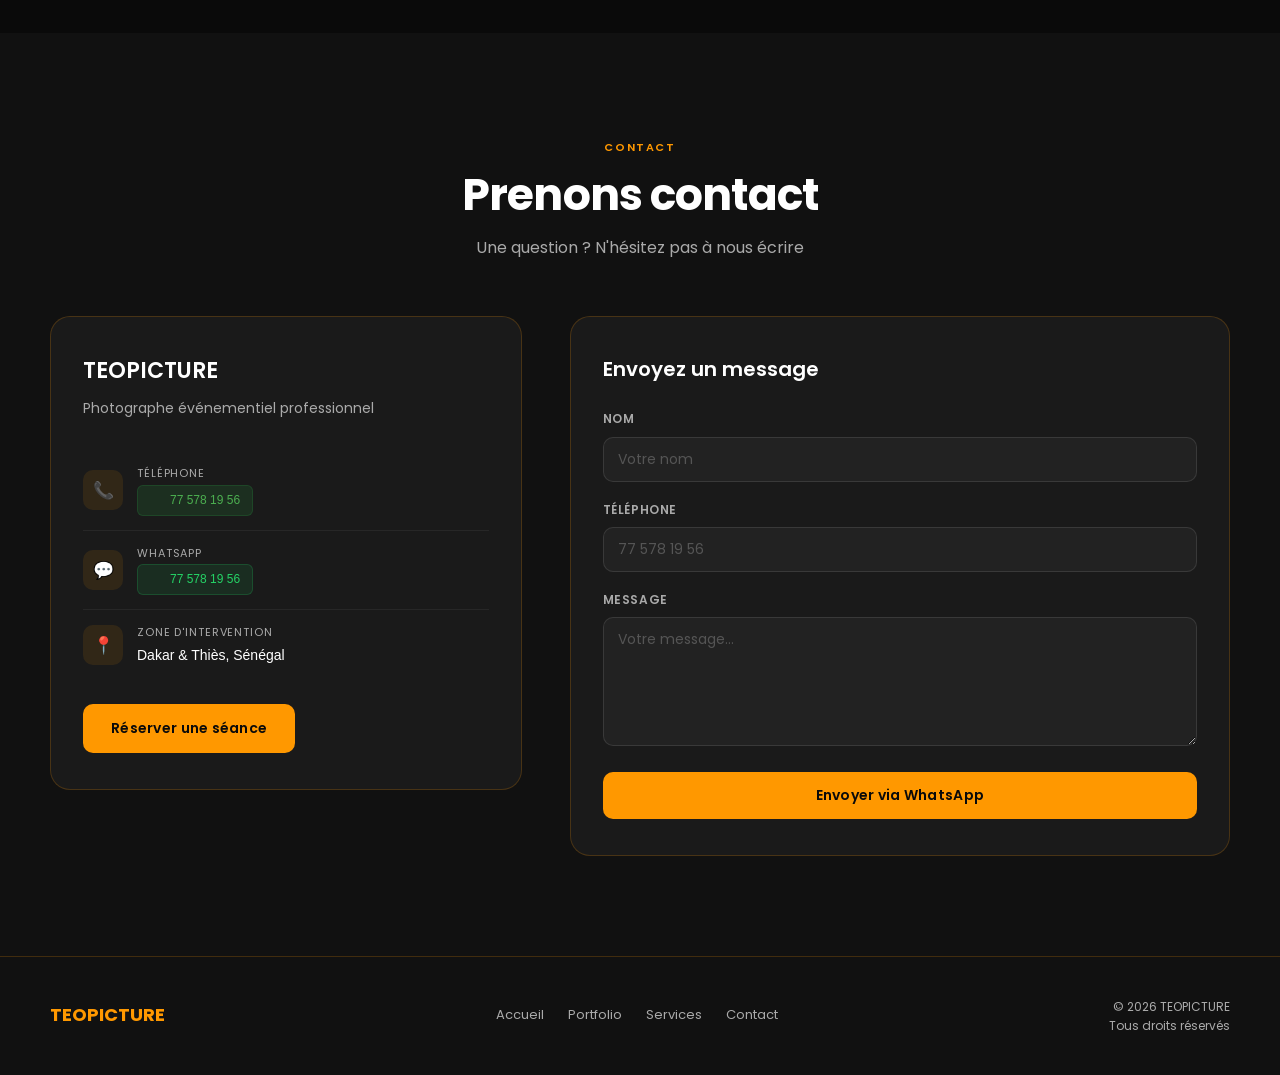
==== commit 78c11fc9: "Update index.html" ====
--- a/index.html
+++ b/index.html
@@ -1,779 +1,617 @@
 <!DOCTYPE html>
 <html lang="fr">
 <head>
+  <link rel="icon" type="image/png" href="image1.jpeg">
   <meta charset="UTF-8">
   <meta name="viewport" content="width=device-width, initial-scale=1.0">
-  <title>TEOPICTURE | Admin</title>
+  <title>TEOPICTURE | Photographe Événementiel</title>
   <link href="https://fonts.googleapis.com/css2?family=Poppins:wght@300;400;500;600;700&display=swap" rel="stylesheet">
   <style>
     *, *::before, *::after { margin: 0; padding: 0; box-sizing: border-box; }
     :root {
       --orange: #ff9800; --orange-dark: #e68900; --orange-light: #ffb74d;
       --black: #0a0a0a; --dark: #111111; --dark2: #1a1a1a; --dark3: #222222;
-      --gray: #333333; --text-muted: #888888; --white: #ffffff;
-      --border: rgba(255,152,0,0.15); --green: #4caf50; --red: #f44336; --blue: #2196f3;
+      --gray: #333333; --gray2: #555555; --text-muted: #aaaaaa;
+      --white: #ffffff; --border: rgba(255,152,0,0.2);
     }
     html { scroll-behavior: smooth; }
-    body { font-family: 'Poppins', sans-serif; background: var(--black); color: var(--white); min-height: 100vh; }
+    body { font-family: 'Poppins', sans-serif; background: var(--black); color: var(--white); line-height: 1.6; overflow-x: hidden; }
+    a { text-decoration: none; color: inherit; }
     ::-webkit-scrollbar { width: 4px; }
     ::-webkit-scrollbar-track { background: var(--black); }
     ::-webkit-scrollbar-thumb { background: var(--orange); border-radius: 2px; }
 
-    /* ===== LOGIN ===== */
-    #loginPage { min-height: 100vh; display: flex; align-items: center; justify-content: center; background: var(--black); padding: 20px; }
-    .login-card { background: var(--dark2); border: 1px solid var(--border); border-radius: 20px; padding: 48px 40px; width: 100%; max-width: 400px; text-align: center; }
-    .login-logo { font-size: 22px; font-weight: 700; color: var(--orange); letter-spacing: 0.08em; margin-bottom: 6px; }
-    .login-sub { font-size: 13px; color: var(--text-muted); margin-bottom: 36px; }
-    .login-card h2 { font-size: 20px; font-weight: 600; margin-bottom: 28px; }
-    .form-group { margin-bottom: 16px; text-align: left; }
-    .form-group label { display: block; font-size: 11px; font-weight: 600; letter-spacing: 0.08em; text-transform: uppercase; color: var(--text-muted); margin-bottom: 8px; }
-    .form-group input, .form-group textarea, .form-group select {
-      width: 100%; padding: 12px 14px; background: var(--dark3); border: 1px solid rgba(255,255,255,0.08);
-      border-radius: 10px; color: var(--white); font-size: 14px; font-family: 'Poppins', sans-serif;
-      outline: none; transition: border-color 0.2s; appearance: none;
+    header { position: fixed; top: 0; width: 100%; z-index: 1000; padding: 0 50px; height: 70px; display: flex; align-items: center; justify-content: space-between; background: rgba(10,10,10,0.92); backdrop-filter: blur(20px); border-bottom: 1px solid rgba(255,152,0,0.08); transition: all 0.3s ease; }
+    header.scrolled { height: 60px; background: rgba(10,10,10,0.98); border-bottom-color: rgba(255,152,0,0.15); }
+    .logo { display: flex; align-items: center; gap: 12px; }
+    .logo-img { height: 38px; width: 38px; border-radius: 50%; object-fit: cover; border: 1.5px solid var(--orange); }
+    .logo-text { font-size: 20px; font-weight: 700; letter-spacing: 0.08em; color: var(--orange); }
+    nav ul { list-style: none; display: flex; gap: 8px; align-items: center; }
+    nav ul li a { font-size: 13px; font-weight: 500; color: rgba(255,255,255,0.6); padding: 6px 14px; border-radius: 6px; transition: all 0.2s; letter-spacing: 0.03em; }
+    nav ul li a:hover { color: var(--white); background: rgba(255,152,0,0.08); }
+    nav ul li:last-child a { color: var(--black); background: var(--orange); padding: 8px 20px; border-radius: 8px; font-weight: 600; }
+    nav ul li:last-child a:hover { background: var(--orange-light); }
+    .menu-toggle { display: none; font-size: 24px; cursor: pointer; color: var(--orange); background: none; border: none; }
+    @media (max-width: 768px) {
+      header { padding: 0 24px; }
+      nav ul { position: fixed; top: 70px; left: 0; width: 100%; flex-direction: column; background: rgba(10,10,10,0.98); backdrop-filter: blur(20px); padding: 20px 0 28px; gap: 4px; display: none; border-bottom: 1px solid var(--border); }
+      nav ul.active { display: flex; }
+      nav ul li a { padding: 10px 24px; border-radius: 0; width: 100%; display: block; }
+      nav ul li:last-child a { margin: 8px 24px 0; width: auto; border-radius: 8px; text-align: center; }
+      .menu-toggle { display: block; }
     }
-    .form-group input:focus, .form-group textarea:focus, .form-group select:focus { border-color: var(--orange); }
+
+    .hero { height: 100vh; min-height: 600px; background: url('image1.jpeg') center/cover no-repeat; display: flex; align-items: center; justify-content: center; text-align: center; position: relative; }
+    .hero-overlay { position: absolute; inset: 0; background: linear-gradient(to bottom, rgba(0,0,0,0.3) 0%, rgba(0,0,0,0.6) 60%, rgba(10,10,10,1) 100%); }
+    .hero-content { position: relative; z-index: 1; max-width: 700px; padding: 0 24px; }
+    .hero-eyebrow { display: inline-flex; align-items: center; gap: 8px; font-size: 12px; font-weight: 500; letter-spacing: 0.15em; text-transform: uppercase; color: var(--orange); margin-bottom: 24px; padding: 6px 16px; border: 1px solid rgba(255,152,0,0.3); border-radius: 20px; background: rgba(255,152,0,0.08); }
+    .hero-eyebrow::before { content: ''; width: 6px; height: 6px; background: var(--orange); border-radius: 50%; }
+    .hero h1 { font-size: clamp(36px,6vw,68px); font-weight: 700; line-height: 1.08; letter-spacing: -0.02em; margin-bottom: 20px; }
+    .hero h1 span { color: var(--orange); display: block; }
+    .hero p { font-size: 17px; color: rgba(255,255,255,0.6); margin-bottom: 36px; font-weight: 300; }
+    .hero-cta-group { display: flex; gap: 14px; justify-content: center; flex-wrap: wrap; }
+    .btn { display: inline-flex; align-items: center; gap: 8px; padding: 13px 28px; border-radius: 10px; font-weight: 600; font-size: 14px; cursor: pointer; transition: all 0.25s ease; border: none; font-family: 'Poppins', sans-serif; letter-spacing: 0.02em; }
+    .btn-primary { background: var(--orange); color: var(--black); }
+    .btn-primary:hover { background: var(--orange-light); transform: translateY(-2px); }
+    .btn-primary:disabled { opacity: 0.6; cursor: not-allowed; transform: none !important; }
+    .btn-outline { background: transparent; color: var(--white); border: 1px solid rgba(255,255,255,0.25); }
+    .btn-outline:hover { border-color: var(--orange); color: var(--orange); transform: translateY(-2px); }
+    .hero-scroll { position: absolute; bottom: 36px; left: 50%; transform: translateX(-50%); z-index: 1; display: flex; flex-direction: column; align-items: center; gap: 8px; color: rgba(255,255,255,0.35); font-size: 11px; letter-spacing: 0.1em; text-transform: uppercase; }
+    .scroll-line { width: 1px; height: 40px; background: linear-gradient(to bottom, rgba(255,152,0,0.6), transparent); animation: scrollAnim 2s infinite; }
+    @keyframes scrollAnim { 0% { transform: scaleY(0); transform-origin: top; } 50% { transform: scaleY(1); transform-origin: top; } 51% { transform: scaleY(1); transform-origin: bottom; } 100% { transform: scaleY(0); transform-origin: bottom; } }
+
+    .stats-bar { background: var(--dark2); border-top: 1px solid var(--border); border-bottom: 1px solid var(--border); padding: 32px 50px; }
+    .stats-inner { max-width: 1000px; margin: 0 auto; display: grid; grid-template-columns: repeat(4,1fr); gap: 24px; text-align: center; }
+    .stat-item { padding: 16px; }
+    .stat-num { font-size: 34px; font-weight: 700; color: var(--orange); line-height: 1; margin-bottom: 6px; }
+    .stat-label { font-size: 12px; color: var(--text-muted); letter-spacing: 0.05em; text-transform: uppercase; }
+    @media (max-width: 640px) { .stats-inner { grid-template-columns: repeat(2,1fr); } .stats-bar { padding: 24px 20px; } }
+
+    section { padding: 100px 50px; }
+    .section-inner { max-width: 1200px; margin: 0 auto; }
+    .section-header { text-align: center; margin-bottom: 56px; }
+    .section-tag { display: inline-block; font-size: 11px; font-weight: 600; letter-spacing: 0.15em; text-transform: uppercase; color: var(--orange); margin-bottom: 14px; }
+    .section-title { font-size: clamp(28px,4vw,44px); font-weight: 700; letter-spacing: -0.02em; line-height: 1.15; margin-bottom: 14px; }
+    .section-subtitle { font-size: 16px; color: var(--text-muted); max-width: 500px; margin: 0 auto; }
+
+    #portfolio { background: var(--black); padding: 120px 60px; }
+    .masonry-grid { columns: 3; column-gap: 14px; }
+    .pm-item { break-inside: avoid; margin-bottom: 14px; position: relative; overflow: hidden; border-radius: 8px; cursor: pointer; display: block; background: var(--dark2); animation: fadeInUp 0.45s ease both; }
+    .pm-item img { width: 100%; height: auto; display: block; border-radius: 8px; transition: transform 0.55s cubic-bezier(0.25,0.46,0.45,0.94), filter 0.4s ease; filter: brightness(0.85); }
+    .pm-item:hover img { transform: scale(1.04); filter: brightness(1); }
+    .pm-overlay { position: absolute; inset: 0; background: linear-gradient(to top, rgba(0,0,0,0.82) 0%, rgba(0,0,0,0.1) 50%, transparent 75%); display: flex; flex-direction: column; justify-content: flex-end; padding: 22px 20px; opacity: 0; transition: opacity 0.32s ease; border-radius: 8px; }
+    .pm-item:hover .pm-overlay { opacity: 1; }
+    .pm-category { font-size: 9px; font-weight: 700; letter-spacing: 0.22em; text-transform: uppercase; color: var(--orange); margin-bottom: 5px; }
+    .pm-title { font-size: 15px; font-weight: 600; color: var(--white); line-height: 1.3; }
+    .pm-location { font-size: 12px; color: rgba(255,255,255,0.5); margin-top: 4px; }
+    .pm-item::after { content: ''; position: absolute; bottom: 0; left: 0; right: 0; height: 3px; background: var(--orange); transform: scaleX(0); transform-origin: left; transition: transform 0.35s ease; border-radius: 0 0 8px 8px; }
+    .pm-item:hover::after { transform: scaleX(1); }
+    .pm-zoom { position: absolute; top: 14px; right: 14px; width: 36px; height: 36px; background: rgba(0,0,0,0.55); border: 1px solid rgba(255,255,255,0.18); border-radius: 50%; display: flex; align-items: center; justify-content: center; opacity: 0; transition: opacity 0.25s ease, transform 0.2s; font-size: 15px; color: #fff; }
+    .pm-item:hover .pm-zoom { opacity: 1; }
+    .pm-zoom:hover { transform: scale(1.15); }
+    .pm-item.hidden { display: none; }
+    @keyframes fadeInUp { from { opacity: 0; transform: translateY(18px); } to { opacity: 1; transform: translateY(0); } }
+    @media (max-width: 900px) { .masonry-grid { columns: 2; column-gap: 12px; } .pm-item { margin-bottom: 12px; } }
+    @media (max-width: 520px) { #portfolio { padding: 80px 18px; } .masonry-grid { columns: 2; column-gap: 8px; } .pm-item { margin-bottom: 8px; } }
+
+    #services { background: var(--dark); }
+    .cards-grid { display: grid; grid-template-columns: repeat(auto-fit, minmax(280px,1fr)); gap: 20px; }
+    .card { background: var(--dark2); border: 1px solid var(--border); border-radius: 16px; padding: 32px 28px; transition: all 0.3s ease; position: relative; overflow: hidden; }
+    .card::before { content: ''; position: absolute; top: 0; left: 0; right: 0; height: 2px; background: linear-gradient(90deg, var(--orange), var(--orange-light)); opacity: 0; transition: opacity 0.3s; }
+    .card:hover { border-color: rgba(255,152,0,0.4); transform: translateY(-4px); }
+    .card:hover::before { opacity: 1; }
+    .card-icon { width: 48px; height: 48px; background: rgba(255,152,0,0.1); border-radius: 12px; display: flex; align-items: center; justify-content: center; font-size: 22px; margin-bottom: 20px; }
+    .card h3 { font-size: 20px; font-weight: 600; margin-bottom: 10px; }
+    .card > p { font-size: 14px; color: var(--text-muted); margin-bottom: 16px; }
+    .card .price { font-size: 22px; font-weight: 700; color: var(--orange); margin-bottom: 20px; }
+    .card .price span { font-size: 13px; font-weight: 400; color: var(--text-muted); }
+    .btn-ghost { display: inline-flex; align-items: center; gap: 6px; font-size: 13px; font-weight: 500; color: var(--orange); cursor: pointer; background: none; border: none; font-family: 'Poppins', sans-serif; padding: 0; transition: gap 0.2s; }
+    .btn-ghost:hover { gap: 10px; }
+    .details-list { display: none; margin-top: 20px; padding-top: 20px; border-top: 1px solid var(--border); }
+    .details-list ul { list-style: none; }
+    .details-list ul li { font-size: 13px; color: rgba(255,255,255,0.7); padding: 8px 0; border-bottom: 1px solid rgba(255,255,255,0.05); display: flex; justify-content: space-between; align-items: center; }
+    .details-list ul li:last-child { border-bottom: none; }
+
+    #reservation { background: var(--black); }
+    .reservation-grid { display: grid; grid-template-columns: 1fr 1.3fr; gap: 48px; align-items: start; }
+    .reservation-info { padding-top: 12px; }
+    .reservation-info h3 { font-size: 24px; font-weight: 600; margin-bottom: 16px; }
+    .reservation-info p { font-size: 14px; color: var(--text-muted); margin-bottom: 32px; line-height: 1.7; }
+    .info-list { list-style: none; display: flex; flex-direction: column; gap: 16px; }
+    .info-list li { display: flex; align-items: flex-start; gap: 14px; font-size: 14px; color: rgba(255,255,255,0.75); }
+    .info-list li .icon-circle { width: 36px; height: 36px; min-width: 36px; border-radius: 50%; background: rgba(255,152,0,0.1); border: 1px solid rgba(255,152,0,0.2); display: flex; align-items: center; justify-content: center; font-size: 15px; }
+    .form-card { background: var(--dark2); border: 1px solid var(--border); border-radius: 20px; padding: 36px 32px; }
+    .form-row { display: grid; grid-template-columns: 1fr 1fr; gap: 16px; }
+    .form-group { margin-bottom: 18px; }
+    .form-group label { display: block; font-size: 12px; font-weight: 600; letter-spacing: 0.05em; text-transform: uppercase; color: var(--text-muted); margin-bottom: 8px; }
+    .form-group input, .form-group select, .form-group textarea { width: 100%; padding: 11px 14px; background: var(--dark3); border: 1px solid rgba(255,255,255,0.1); border-radius: 10px; color: var(--white); font-size: 14px; font-family: 'Poppins', sans-serif; outline: none; transition: border-color 0.2s; appearance: none; }
+    .form-group input::placeholder, .form-group textarea::placeholder { color: var(--gray2); }
     .form-group select option { background: var(--dark2); }
-    .login-error { font-size: 13px; color: var(--red); margin-bottom: 14px; display: none; }
-
-    .btn { display: inline-flex; align-items: center; justify-content: center; gap: 8px; padding: 13px 24px; border-radius: 10px; font-weight: 600; font-size: 14px; cursor: pointer; transition: all 0.2s ease; border: none; font-family: 'Poppins', sans-serif; }
-    .btn-primary { background: var(--orange); color: var(--black); width: 100%; }
-    .btn-primary:hover { background: var(--orange-light); }
-    .btn-primary:disabled { opacity: 0.6; cursor: not-allowed; }
-    .btn-danger { background: rgba(244,67,54,0.12); color: var(--red); border: 1px solid rgba(244,67,54,0.2); }
-    .btn-danger:hover { background: rgba(244,67,54,0.2); }
-    .btn-success { background: rgba(76,175,80,0.12); color: var(--green); border: 1px solid rgba(76,175,80,0.2); }
-    .btn-success:hover { background: rgba(76,175,80,0.22); }
-    .btn-ghost { background: transparent; color: var(--text-muted); border: 1px solid rgba(255,255,255,0.08); }
-    .btn-ghost:hover { border-color: rgba(255,255,255,0.2); color: var(--white); }
-    .btn-warning { background: rgba(255,152,0,0.12); color: var(--orange); border: 1px solid rgba(255,152,0,0.2); }
-    .btn-warning:hover { background: rgba(255,152,0,0.22); }
-
-    /* ===== ADMIN LAYOUT ===== */
-    #adminPage { display: none; }
-    .admin-header { position: fixed; top: 0; left: 0; width: 100%; height: 64px; background: rgba(17,17,17,0.95); backdrop-filter: blur(16px); border-bottom: 1px solid var(--border); display: flex; align-items: center; justify-content: space-between; padding: 0 28px; z-index: 100; }
-    .admin-logo { display: flex; align-items: center; gap: 10px; }
-    .admin-logo-text { font-size: 17px; font-weight: 700; color: var(--orange); }
-    .admin-badge { font-size: 10px; font-weight: 600; letter-spacing: 0.1em; text-transform: uppercase; color: var(--black); background: var(--orange); padding: 3px 8px; border-radius: 4px; }
-    .admin-header-right { display: flex; align-items: center; gap: 12px; }
-    .admin-user { font-size: 13px; color: var(--text-muted); }
-    .btn-logout { font-size: 12px; font-weight: 500; color: var(--text-muted); background: none; border: 1px solid rgba(255,255,255,0.1); border-radius: 8px; padding: 6px 14px; cursor: pointer; font-family: 'Poppins', sans-serif; transition: all 0.2s; }
-    .btn-logout:hover { border-color: var(--red); color: var(--red); }
-
-    /* ===== SIDEBAR ===== */
-    .admin-layout { display: flex; padding-top: 64px; min-height: 100vh; }
-    .sidebar { width: 220px; min-width: 220px; background: var(--dark); border-right: 1px solid var(--border); padding: 24px 12px; position: fixed; top: 64px; left: 0; height: calc(100vh - 64px); overflow-y: auto; }
-    .sidebar-section { font-size: 10px; font-weight: 600; letter-spacing: 0.12em; text-transform: uppercase; color: var(--text-muted); padding: 0 12px; margin-bottom: 8px; margin-top: 20px; }
-    .sidebar-section:first-child { margin-top: 0; }
-    .nav-item { display: flex; align-items: center; gap: 10px; padding: 10px 12px; border-radius: 8px; font-size: 14px; font-weight: 500; color: rgba(255,255,255,0.55); cursor: pointer; transition: all 0.2s; margin-bottom: 2px; border: none; background: none; width: 100%; text-align: left; font-family: 'Poppins', sans-serif; }
-    .nav-item:hover { background: rgba(255,255,255,0.05); color: var(--white); }
-    .nav-item.active { background: rgba(255,152,0,0.1); color: var(--orange); }
-    .nav-item .icon { font-size: 16px; width: 20px; text-align: center; }
-    .badge-count { margin-left: auto; background: var(--orange); color: var(--black); font-size: 10px; font-weight: 700; padding: 2px 7px; border-radius: 10px; min-width: 20px; text-align: center; }
-
-    /* ===== MAIN ===== */
-    .main-content { flex: 1; margin-left: 220px; padding: 32px; max-width: 100%; }
-    .tab-panel { display: none; }
-    .tab-panel.active { display: block; }
-    .page-header { display: flex; align-items: flex-start; justify-content: space-between; margin-bottom: 28px; flex-wrap: wrap; gap: 16px; }
-    .page-title { font-size: 24px; font-weight: 700; margin-bottom: 4px; }
-    .page-desc { font-size: 13px; color: var(--text-muted); }
-
-    /* ===== STATS ===== */
-    .stats-grid { display: grid; grid-template-columns: repeat(auto-fit, minmax(160px,1fr)); gap: 14px; margin-bottom: 28px; }
-    .stat-card { background: var(--dark2); border: 1px solid var(--border); border-radius: 14px; padding: 20px; }
-    .stat-card-label { font-size: 11px; font-weight: 600; text-transform: uppercase; letter-spacing: 0.08em; color: var(--text-muted); margin-bottom: 10px; }
-    .stat-card-value { font-size: 30px; font-weight: 700; color: var(--orange); line-height: 1; margin-bottom: 4px; }
-    .stat-card-sub { font-size: 12px; color: var(--text-muted); }
-
-    /* ===== FILTERS ===== */
-    .filters-bar { display: flex; align-items: center; gap: 10px; margin-bottom: 20px; flex-wrap: wrap; }
-    .search-input { flex: 1; min-width: 200px; padding: 9px 14px; background: var(--dark2); border: 1px solid rgba(255,255,255,0.08); border-radius: 8px; color: var(--white); font-size: 13px; font-family: 'Poppins', sans-serif; outline: none; transition: border-color 0.2s; }
-    .search-input:focus { border-color: var(--orange); }
-    .search-input::placeholder { color: var(--text-muted); }
-    .filter-select { padding: 9px 14px; background: var(--dark2); border: 1px solid rgba(255,255,255,0.08); border-radius: 8px; color: var(--white); font-size: 13px; font-family: 'Poppins', sans-serif; outline: none; cursor: pointer; appearance: none; padding-right: 28px; }
-    .filter-select option { background: var(--dark2); }
-
-    /* ===== TABLE ===== */
-    .table-wrap { background: var(--dark2); border: 1px solid var(--border); border-radius: 16px; overflow: hidden; }
-    table { width: 100%; border-collapse: collapse; }
-    thead tr { background: rgba(255,152,0,0.05); border-bottom: 1px solid var(--border); }
-    th { padding: 13px 16px; font-size: 11px; font-weight: 600; text-transform: uppercase; letter-spacing: 0.08em; color: var(--text-muted); text-align: left; white-space: nowrap; }
-    td { padding: 13px 16px; font-size: 13px; border-bottom: 1px solid rgba(255,255,255,0.04); vertical-align: middle; }
-    tr:last-child td { border-bottom: none; }
-    tr:hover td { background: rgba(255,255,255,0.02); }
-    .td-name { font-weight: 500; color: var(--white); }
-    .td-muted { color: var(--text-muted); }
-
-    /* ===== BADGES ===== */
-    .badge { display: inline-flex; align-items: center; gap: 5px; padding: 3px 10px; border-radius: 20px; font-size: 11px; font-weight: 600; }
-    .badge::before { content: ''; width: 5px; height: 5px; border-radius: 50%; }
-    .badge-mariage { background: rgba(255,152,0,0.12); color: var(--orange); }
-    .badge-mariage::before { background: var(--orange); }
-    .badge-anniversaire { background: rgba(33,150,243,0.12); color: #64b5f6; }
-    .badge-anniversaire::before { background: #64b5f6; }
-    .badge-shooting { background: rgba(156,39,176,0.12); color: #ce93d8; }
-    .badge-shooting::before { background: #ce93d8; }
-    .badge-bapteme, .badge-bap { background: rgba(0,188,212,0.12); color: #4dd0e1; }
-    .badge-bapteme::before, .badge-bap::before { background: #4dd0e1; }
-    .badge-korite { background: rgba(76,175,80,0.12); color: #81c784; }
-    .badge-korite::before { background: #81c784; }
-    .badge-tabaski { background: rgba(255,235,59,0.1); color: #fff176; }
-    .badge-tabaski::before { background: #fff176; }
-    .badge-autre { background: rgba(120,120,120,0.12); color: #aaa; }
-    .badge-autre::before { background: #aaa; }
-
-    /* Statut */
-    .statut-badge { display: inline-flex; align-items: center; gap: 4px; padding: 3px 9px; border-radius: 20px; font-size: 11px; font-weight: 600; }
-    .statut-attente { background: rgba(255,152,0,0.12); color: var(--orange); }
-    .statut-confirme { background: rgba(76,175,80,0.12); color: #81c784; }
-    .statut-annule { background: rgba(244,67,54,0.12); color: #ef9a9a; }
-
-    /* ===== ACTIONS ===== */
-    .actions { display: flex; gap: 8px; align-items: center; }
-    .icon-btn-sm { width: 32px; height: 32px; border-radius: 8px; display: flex; align-items: center; justify-content: center; font-size: 14px; cursor: pointer; border: 1px solid rgba(255,255,255,0.08); background: transparent; transition: all 0.2s; }
-    .icon-btn-sm:hover { transform: scale(1.1); }
-    .icon-btn-sm.whatsapp { border-color: rgba(37,211,102,0.2); }
-    .icon-btn-sm.whatsapp:hover { background: rgba(37,211,102,0.1); }
-    .icon-btn-sm.delete { border-color: rgba(244,67,54,0.2); }
-    .icon-btn-sm.delete:hover { background: rgba(244,67,54,0.1); }
-    .icon-btn-sm.confirm { border-color: rgba(76,175,80,0.2); }
-    .icon-btn-sm.confirm:hover { background: rgba(76,175,80,0.1); }
-
-    /* ===== EMPTY / LOADING ===== */
-    .empty-state { text-align: center; padding: 60px 20px; color: var(--text-muted); }
-    .empty-state .empty-icon { font-size: 40px; margin-bottom: 14px; }
-    .empty-state p { font-size: 14px; }
-    .loading { text-align: center; padding: 40px; color: var(--text-muted); font-size: 14px; }
-    .spinner { width: 28px; height: 28px; border: 2px solid rgba(255,152,0,0.2); border-top-color: var(--orange); border-radius: 50%; animation: spin 0.7s linear infinite; margin: 0 auto 14px; }
-    @keyframes spin { to { transform: rotate(360deg); } }
-
-    /* ===== MODAL ===== */
-    .modal-overlay { position: fixed; inset: 0; background: rgba(0,0,0,0.85); display: none; align-items: center; justify-content: center; z-index: 500; padding: 20px; }
-    .modal-overlay.open { display: flex; }
-    .modal { background: var(--dark2); border: 1px solid var(--border); border-radius: 20px; padding: 32px; width: 100%; max-width: 480px; animation: modalIn 0.2s ease; }
-    @keyframes modalIn { from { transform: scale(0.92); opacity: 0; } to { transform: scale(1); opacity: 1; } }
-    .modal-header { display: flex; align-items: center; justify-content: space-between; margin-bottom: 20px; }
-    .modal-title { font-size: 18px; font-weight: 600; }
-    .modal-close { font-size: 22px; cursor: pointer; color: var(--text-muted); background: none; border: none; transition: color 0.2s; }
-    .modal-close:hover { color: var(--white); }
-    .detail-row { display: flex; justify-content: space-between; align-items: flex-start; padding: 11px 0; border-bottom: 1px solid rgba(255,255,255,0.05); gap: 16px; }
-    .detail-row:last-child { border-bottom: none; }
-    .detail-label { font-size: 12px; color: var(--text-muted); text-transform: uppercase; letter-spacing: 0.06em; min-width: 100px; }
-    .detail-value { font-size: 14px; font-weight: 500; text-align: right; }
-    .modal-actions { display: flex; gap: 10px; margin-top: 24px; flex-wrap: wrap; }
-    .modal-actions .btn { flex: 1; min-width: 120px; }
-
-    /* ===== TOAST ===== */
-    .toast { position: fixed; bottom: 28px; left: 50%; transform: translateX(-50%) translateY(20px); background: var(--dark2); border: 1px solid var(--border); border-radius: 10px; padding: 12px 20px; font-size: 13px; font-weight: 500; opacity: 0; transition: all 0.3s ease; z-index: 9999; white-space: nowrap; }
-    .toast.show { opacity: 1; transform: translateX(-50%) translateY(0); }
-    .toast.success { border-color: rgba(76,175,80,0.3); color: #81c784; }
-    .toast.error { border-color: rgba(244,67,54,0.3); color: #ef9a9a; }
-    .toast.info { border-color: rgba(33,150,243,0.3); color: #64b5f6; }
-
-    /* ===== RESPONSIVE ===== */
-    @media (max-width: 768px) {
-      .admin-header { padding: 0 16px; height: 56px; }
-      .admin-logo-text { font-size: 15px; }
-      .admin-user { display: none; }
-      .sidebar { display: flex; position: fixed; bottom: 0; top: auto; left: 0; width: 100%; height: 60px; padding: 0; border-top: 1px solid var(--border); border-right: none; overflow: visible; }
-      .sidebar-section { display: none; }
-      .nav-item { flex: 1; flex-direction: column; justify-content: center; font-size: 10px; gap: 2px; padding: 6px 0; }
-      .nav-item .icon { font-size: 18px; }
-      .badge-count { position: absolute; top: 4px; right: 20%; font-size: 9px; }
-      .main-content { margin-left: 0; padding: 16px; padding-bottom: 80px; }
-      .page-title { font-size: 18px; }
-      .stats-grid { grid-template-columns: repeat(2,1fr); gap: 10px; }
-      .stat-card { padding: 14px; }
-      .stat-card-value { font-size: 22px; }
-      .filters-bar { flex-direction: column; align-items: stretch; }
-      .search-input, .filter-select { width: 100%; }
-      table thead { display: none; }
-      table tr { display: block; background: var(--dark2); border: 1px solid var(--border); border-radius: 12px; margin-bottom: 12px; padding: 14px; }
-      table td { display: flex; justify-content: space-between; align-items: center; padding: 6px 0; border: none; font-size: 13px; }
-      table td::before { content: attr(data-label); font-size: 10px; color: var(--text-muted); text-transform: uppercase; letter-spacing: 0.06em; }
-      .table-wrap { background: transparent; border: none; }
-      .modal { padding: 20px; border-radius: 16px; }
-      .modal-actions { flex-direction: column; }
-    }
+    .form-group input:focus, .form-group select:focus, .form-group textarea:focus { border-color: var(--orange); }
+    .form-submit { width: 100%; margin-top: 6px; }
+    @media (max-width: 900px) { .reservation-grid { grid-template-columns: 1fr; } .reservation-info { display: none; } .form-row { grid-template-columns: 1fr; } }
+
+    #contact { background: var(--dark); }
+    .contact-grid { display: grid; grid-template-columns: 1fr 1.4fr; gap: 48px; align-items: start; }
+    .contact-info-card { background: var(--dark2); border: 1px solid var(--border); border-radius: 20px; padding: 36px 32px; }
+    .contact-info-card h3 { font-size: 22px; font-weight: 600; margin-bottom: 8px; }
+    .contact-info-card .tagline { font-size: 14px; color: var(--text-muted); margin-bottom: 32px; }
+    .contact-item { display: flex; align-items: center; gap: 14px; padding: 14px 0; border-bottom: 1px solid rgba(255,255,255,0.06); }
+    .contact-item:last-of-type { border-bottom: none; }
+    .contact-item-icon { width: 40px; height: 40px; min-width: 40px; border-radius: 10px; background: rgba(255,152,0,0.1); display: flex; align-items: center; justify-content: center; font-size: 17px; }
+    .contact-item-text { flex: 1; }
+    .contact-item-label { font-size: 11px; color: var(--text-muted); text-transform: uppercase; letter-spacing: 0.08em; margin-bottom: 2px; }
+    .contact-item-value { font-size: 14px; font-weight: 500; }
+    .icon-btn { display: inline-flex; align-items: center; gap: 6px; padding: 5px 12px; border-radius: 6px; font-size: 12px; font-weight: 500; text-decoration: none; transition: all 0.2s; margin-right: 6px; }
+    .icon-btn img { width: 14px; height: 14px; }
+    .icon-btn.phone { background: rgba(40,167,69,0.15); color: #4caf50; border: 1px solid rgba(40,167,69,0.2); }
+    .icon-btn.whatsapp { background: rgba(37,211,102,0.1); color: #25d366; border: 1px solid rgba(37,211,102,0.2); }
+    .icon-btn:hover { opacity: 0.8; }
+    .contact-form-card { background: var(--dark2); border: 1px solid var(--border); border-radius: 20px; padding: 36px 32px; }
+    .contact-form-card h3 { font-size: 20px; font-weight: 600; margin-bottom: 24px; }
+    @media (max-width: 900px) { .contact-grid { grid-template-columns: 1fr; } }
+
+    #lightbox { position: fixed; top: 0; left: 0; width: 100%; height: 100%; background: rgba(0,0,0,0.97); display: none; justify-content: center; align-items: center; z-index: 2000; }
+    #lightbox img { max-width: 88%; max-height: 82%; border-radius: 8px; animation: lbZoom 0.25s ease; }
+    @keyframes lbZoom { from { transform: scale(0.85); opacity: 0; } to { transform: scale(1); opacity: 1; } }
+    #lightbox .lb-close, #lightbox .lb-prev, #lightbox .lb-next { position: absolute; color: rgba(255,255,255,0.6); font-size: 36px; cursor: pointer; user-select: none; transition: color 0.2s; }
+    #lightbox .lb-close:hover, #lightbox .lb-prev:hover, #lightbox .lb-next:hover { color: var(--orange); }
+    #lightbox .lb-close { top: 20px; right: 28px; font-size: 28px; }
+    #lightbox .lb-prev { left: 24px; top: 50%; transform: translateY(-50%); }
+    #lightbox .lb-next { right: 24px; top: 50%; transform: translateY(-50%); }
+    .lb-counter { position: absolute; bottom: 24px; left: 50%; transform: translateX(-50%); font-size: 13px; color: var(--text-muted); }
+
+    #confirmBox { position: fixed; top: 0; left: 0; width: 100%; height: 100%; background: rgba(0,0,0,0.85); display: none; justify-content: center; align-items: center; z-index: 3000; padding: 20px; }
+    .confirm-content { background: var(--dark2); border: 1px solid rgba(255,152,0,0.3); border-radius: 20px; padding: 36px 32px; max-width: 440px; width: 100%; text-align: center; animation: popIn 0.25s ease; }
+    @keyframes popIn { from { transform: scale(0.9); opacity: 0; } to { transform: scale(1); opacity: 1; } }
+    .confirm-icon { width: 56px; height: 56px; background: rgba(255,152,0,0.1); border: 1px solid rgba(255,152,0,0.2); border-radius: 50%; display: flex; align-items: center; justify-content: center; font-size: 24px; margin: 0 auto 20px; }
+    .confirm-content h3 { font-size: 20px; font-weight: 600; margin-bottom: 6px; color: var(--orange); }
+    .confirm-content .confirm-sub { font-size: 13px; color: var(--text-muted); margin-bottom: 20px; }
+    .confirm-details { background: var(--dark3); border-radius: 12px; padding: 16px 20px; text-align: left; margin-bottom: 24px; font-size: 13px; color: rgba(255,255,255,0.75); white-space: pre-line; line-height: 1.9; }
+    .confirm-buttons { display: flex; gap: 12px; }
+    .confirm-buttons .btn { flex: 1; justify-content: center; }
+    .btn-gray { background: var(--dark3); color: var(--text-muted); border: 1px solid rgba(255,255,255,0.1); }
+    .btn-gray:hover { background: var(--gray); color: var(--white); }
+
+    .social-float { position: fixed; bottom: 24px; right: 20px; display: flex; flex-direction: column; gap: 10px; z-index: 999; }
+    .social-float a { width: 44px; height: 44px; border-radius: 50%; display: flex; align-items: center; justify-content: center; transition: all 0.25s; box-shadow: 0 4px 12px rgba(0,0,0,0.4); }
+    .social-float img { width: 20px; height: 20px; }
+    .social-float .insta { background: linear-gradient(135deg, #f09433, #e6683c, #dc2743, #cc2366, #bc1888); }
+    .social-float .tiktok { background: #111; border: 1px solid #333; }
+    .social-float .snap { background: #FFFC00; }
+    .social-float a:hover { transform: scale(1.12) translateY(-2px); }
+
+    footer { background: var(--dark); border-top: 1px solid var(--border); padding: 40px 50px; }
+    .footer-inner { max-width: 1200px; margin: 0 auto; display: flex; align-items: center; justify-content: space-between; gap: 20px; flex-wrap: wrap; }
+    .footer-logo { font-size: 18px; font-weight: 700; color: var(--orange); }
+    .footer-links { display: flex; gap: 24px; }
+    .footer-links a { font-size: 13px; color: var(--text-muted); transition: color 0.2s; }
+    .footer-links a:hover { color: var(--white); }
+    .footer-copy { font-size: 12px; color: var(--text-muted); text-align: right; }
+    @media (max-width: 640px) { footer { padding: 32px 24px; } .footer-inner { flex-direction: column; text-align: center; } .footer-copy { text-align: center; } section { padding: 70px 24px; } }
+
+    .reveal { opacity: 0; transform: translateY(30px); transition: opacity 0.7s ease, transform 0.7s ease; }
+    .reveal.visible { opacity: 1; transform: translateY(0); }
+    .reveal-delay-1 { transition-delay: 0.1s; }
+    .reveal-delay-2 { transition-delay: 0.2s; }
+    .reveal-delay-3 { transition-delay: 0.3s; }
+    .admin-link { margin-left: 20px; padding: 9px 18px; background: linear-gradient(135deg, var(--orange), var(--orange-light)); color: var(--black); font-size: 13px; font-weight: 700; border-radius: 20px; box-shadow: 0 4px 10px rgba(255,152,0,0.3); transition: all 0.3s ease; }
+    .admin-link:hover { transform: scale(1.05); box-shadow: 0 6px 15px rgba(255,152,0,0.5); }
   </style>
 </head>
 <body>
 
-<!-- ===== LOGIN ===== -->
-<div id="loginPage">
-  <div class="login-card">
-    <div class="login-logo">TEOPICTURE</div>
-    <div class="login-sub">Espace administrateur</div>
-    <h2>Connexion</h2>
-    <div class="form-group">
-      <label>Identifiant</label>
-      <input type="text" id="loginUser" placeholder="admin" autocomplete="username">
-    </div>
-    <div class="form-group">
-      <label>Mot de passe</label>
-      <input type="password" id="loginPass" placeholder="••••••••" autocomplete="current-password">
-    </div>
-    <div class="login-error" id="loginError">Identifiant ou mot de passe incorrect</div>
-    <button class="btn btn-primary" id="btnLogin" onclick="doLogin()">Se connecter</button>
+<header id="mainHeader">
+  <div class="logo">
+    <img src="logo.jpeg" alt="TEOPICTURE" class="logo-img" onerror="this.style.display='none'">
+    <span class="logo-text">TEOPICTURE</span>
+  </div>
+  <button class="menu-toggle" id="menuToggle" aria-label="Menu">&#9776;</button>
+  <nav>
+    <ul class="nav-links" id="navLinks">
+      <li><a href="#home">Accueil</a></li>
+      <li><a href="#portfolio">Portfolio</a></li>
+      <li><a href="#services">Services</a></li>
+      <li><a href="#reservation">Réservation</a></li>
+      <li><a href="#contact">Contact</a></li>
+      <li><a href="#reservation" class="btn btn-primary">Réserver</a></li>
+    </ul>
+  </nav>
+  <a href="admin.html" class="admin-link">Admin</a>
+</header>
+
+<section id="home" class="hero">
+  <div class="hero-overlay"></div>
+  <div class="hero-content">
+    <div class="hero-eyebrow">Photographe Événementiel</div>
+    <h1>Immortalisez<span>vos moments</span></h1>
+    <p>Mariages · Anniversaires · Baptêmes · Événements — Dakar & Thiès</p>
+    <div class="hero-cta-group">
+      <a href="#reservation" class="btn btn-primary">Réserver une séance</a>
+      <a href="#portfolio" class="btn btn-outline">Voir le portfolio</a>
+    </div>
+  </div>
+  <div class="hero-scroll"><div class="scroll-line"></div><span>Scroll</span></div>
+</section>
+
+<div class="stats-bar reveal">
+  <div class="stats-inner">
+    <div class="stat-item"><div class="stat-num">200+</div><div class="stat-label">Événements couverts</div></div>
+    <div class="stat-item"><div class="stat-num">5★</div><div class="stat-label">Satisfaction client</div></div>
+    <div class="stat-item"><div class="stat-num">48h</div><div class="stat-label">Délai de livraison</div></div>
+    <div class="stat-item"><div class="stat-num">3+</div><div class="stat-label">Ans d'expérience</div></div>
   </div>
 </div>
 
-<!-- ===== ADMIN PAGE ===== -->
-<div id="adminPage">
-  <div class="admin-header">
-    <div class="admin-logo">
-      <span class="admin-logo-text">TEOPICTURE</span>
-      <span class="admin-badge">Admin</span>
-    </div>
-    <div class="admin-header-right">
-      <span class="admin-user" id="adminUserLabel"></span>
-      <button class="btn-logout" onclick="doLogout()">Déconnexion</button>
-    </div>
-  </div>
-
-  <div class="admin-layout">
-    <!-- Sidebar -->
-    <div class="sidebar">
-      <div class="sidebar-section">Navigation</div>
-      <button class="nav-item active" onclick="switchTab('dashboard', this)">
-        <span class="icon">📊</span> <span>Tableau de bord</span>
-      </button>
-      <button class="nav-item" onclick="switchTab('reservations', this)">
-        <span class="icon">📅</span> <span>Réservations</span>
-        <span class="badge-count" id="sidebarCount">0</span>
-      </button>
-      <div class="sidebar-section">Actions</div>
-      <button class="nav-item" onclick="window.open('index.html','_blank')">
-        <span class="icon">🌐</span> <span>Voir le site</span>
-      </button>
-    </div>
-
-    <!-- Main -->
-    <div class="main-content">
-
-      <!-- DASHBOARD -->
-      <div class="tab-panel active" id="tab-dashboard">
-        <div class="page-header">
-          <div>
-            <div class="page-title">Tableau de bord</div>
-            <div class="page-desc">Vue d'ensemble des activités</div>
-          </div>
-          <button class="btn btn-ghost" onclick="loadAll()" style="padding:9px 18px;font-size:13px;">↺ Actualiser</button>
+<section id="portfolio">
+  <div class="section-inner">
+    <div class="section-header reveal">
+      <div class="section-tag">Portfolio</div>
+      <h2 class="section-title">Moments capturés</h2>
+      <p class="section-subtitle">Chaque image raconte une histoire unique</p>
+    </div>
+    <div class="masonry-grid reveal" id="portfolioGrid">
+      <div class="pm-item" data-cat="mariage"><img src="photo1.jpeg" alt="Mariage" loading="lazy"><div class="pm-overlay"><div class="pm-category">Mariage</div><div class="pm-title">Cérémonie de mariage</div><div class="pm-location">📍 Dakar, Sénégal</div></div><div class="pm-zoom">⤢</div></div>
+      <div class="pm-item" data-cat="shooting"><img src="photo2.jpeg" alt="Shooting" loading="lazy"><div class="pm-overlay"><div class="pm-category">Shooting</div><div class="pm-title">Portrait élégant</div><div class="pm-location">📍 Thiès, Sénégal</div></div><div class="pm-zoom">⤢</div></div>
+      <div class="pm-item" data-cat="anniversaire"><img src="photo3.jpeg" alt="Anniversaire" loading="lazy"><div class="pm-overlay"><div class="pm-category">Anniversaire</div><div class="pm-title">Fête d'anniversaire</div><div class="pm-location">📍 Dakar, Sénégal</div></div><div class="pm-zoom">⤢</div></div>
+      <div class="pm-item" data-cat="bapteme"><img src="photo4.jpeg" alt="Baptême" loading="lazy"><div class="pm-overlay"><div class="pm-category">Baptême</div><div class="pm-title">Cérémonie baptême</div><div class="pm-location">📍 Dakar, Sénégal</div></div><div class="pm-zoom">⤢</div></div>
+      <div class="pm-item" data-cat="mariage"><img src="photo5.jpeg" alt="Mariage" loading="lazy"><div class="pm-overlay"><div class="pm-category">Mariage</div><div class="pm-title">Les mariés</div><div class="pm-location">📍 Thiès, Sénégal</div></div><div class="pm-zoom">⤢</div></div>
+      <div class="pm-item" data-cat="mariage"><img src="photo6.jpeg" alt="Mariage" loading="lazy"><div class="pm-overlay"><div class="pm-category">Mariage</div><div class="pm-title">Réception & grande fête</div><div class="pm-location">📍 Dakar, Sénégal</div></div><div class="pm-zoom">⤢</div></div>
+      <div class="pm-item" data-cat="shooting"><img src="photo7.jpeg" alt="Shooting" loading="lazy"><div class="pm-overlay"><div class="pm-category">Shooting</div><div class="pm-title">Mode & portrait</div><div class="pm-location">📍 Dakar, Sénégal</div></div><div class="pm-zoom">⤢</div></div>
+      <div class="pm-item" data-cat="anniversaire"><img src="photo8.jpeg" alt="Anniversaire" loading="lazy"><div class="pm-overlay"><div class="pm-category">Anniversaire</div><div class="pm-title">Ambiance festive</div><div class="pm-location">📍 Dakar, Sénégal</div></div><div class="pm-zoom">⤢</div></div>
+      <div class="pm-item" data-cat="bapteme"><img src="photo9.jpeg" alt="Baptême" loading="lazy"><div class="pm-overlay"><div class="pm-category">Baptême</div><div class="pm-title">Baptême en famille</div><div class="pm-location">📍 Thiès, Sénégal</div></div><div class="pm-zoom">⤢</div></div>
+      <div class="pm-item" data-cat="mariage"><img src="photo10.jpeg" alt="Mariage" loading="lazy"><div class="pm-overlay"><div class="pm-category">Mariage</div><div class="pm-title">Instant complice</div><div class="pm-location">📍 Dakar, Sénégal</div></div><div class="pm-zoom">⤢</div></div>
+      <div class="pm-item" data-cat="shooting"><img src="photo11.jpeg" alt="Shooting" loading="lazy"><div class="pm-overlay"><div class="pm-category">Shooting</div><div class="pm-title">Séance créative</div><div class="pm-location">📍 Dakar, Sénégal</div></div><div class="pm-zoom">⤢</div></div>
+      <div class="pm-item" data-cat="anniversaire"><img src="photo12.jpeg" alt="Anniversaire" loading="lazy"><div class="pm-overlay"><div class="pm-category">Anniversaire</div><div class="pm-title">Moments de joie</div><div class="pm-location">📍 Dakar, Sénégal</div></div><div class="pm-zoom">⤢</div></div>
+      <div class="pm-item" data-cat="mariage"><img src="photo13.jpeg" alt="Mariage" loading="lazy"><div class="pm-overlay"><div class="pm-category">Mariage</div><div class="pm-title">Échange des vœux</div><div class="pm-location">📍 Dakar, Sénégal</div></div><div class="pm-zoom">⤢</div></div>
+      <div class="pm-item" data-cat="bapteme"><img src="photo14.jpeg" alt="Baptême" loading="lazy"><div class="pm-overlay"><div class="pm-category">Baptême</div><div class="pm-title">Jour de baptême</div><div class="pm-location">📍 Dakar, Sénégal</div></div><div class="pm-zoom">⤢</div></div>
+      <div class="pm-item" data-cat="shooting"><img src="photo15.jpeg" alt="Shooting" loading="lazy"><div class="pm-overlay"><div class="pm-category">Shooting</div><div class="pm-title">Lumière naturelle</div><div class="pm-location">📍 Dakar, Sénégal</div></div><div class="pm-zoom">⤢</div></div>
+      <div class="pm-item" data-cat="mariage"><img src="photo16.jpeg" alt="Mariage" loading="lazy"><div class="pm-overlay"><div class="pm-category">Mariage</div><div class="pm-title">La grande fête</div><div class="pm-location">📍 Dakar, Sénégal</div></div><div class="pm-zoom">⤢</div></div>
+      <div class="pm-item" data-cat="anniversaire"><img src="photo17.jpeg" alt="Anniversaire" loading="lazy"><div class="pm-overlay"><div class="pm-category">Anniversaire</div><div class="pm-title">Gâteau & célébration</div><div class="pm-location">📍 Thiès, Sénégal</div></div><div class="pm-zoom">⤢</div></div>
+      <div class="pm-item" data-cat="shooting"><img src="photo18.jpeg" alt="Shooting" loading="lazy"><div class="pm-overlay"><div class="pm-category">Shooting</div><div class="pm-title">Lumière & composition</div><div class="pm-location">📍 Dakar, Sénégal</div></div><div class="pm-zoom">⤢</div></div>
+    </div>
+  </div>
+</section>
+
+<div id="lightbox">
+  <span class="lb-close">&times;</span>
+  <span class="lb-prev">&#10094;</span>
+  <img id="lbImg" src="">
+  <span class="lb-next">&#10095;</span>
+  <div class="lb-counter" id="lbCounter"></div>
+</div>
+
+<section id="services">
+  <div class="section-inner">
+    <div class="section-header reveal">
+      <div class="section-tag">Tarifs & Services</div>
+      <h2 class="section-title">Nos prestations</h2>
+      <p class="section-subtitle">Des formules adaptées à chaque événement</p>
+    </div>
+    <div class="cards-grid">
+      <div class="card reveal reveal-delay-1">
+        <div class="card-icon">💍</div><h3>Mariage</h3>
+        <p>Couverture complète de votre jour le plus important</p>
+        <div class="price">100 000 FCFA <span>/ à partir de</span></div>
+        <button class="btn-ghost" onclick="toggleDetails('mariage')">Voir les formules →</button>
+        <div id="details-mariage" class="details-list"><ul>
+          <li><span>60 photos</span><span>100 000 FCFA</span></li>
+          <li><span>80 photos</span><span>120 000 FCFA</span></li>
+          <li><span>100 photos</span><span>140 000 FCFA</span></li>
+          <li><span>Option vidéo</span><span>Sur demande</span></li>
+        </ul></div>
+      </div>
+      <div class="card reveal reveal-delay-2">
+        <div class="card-icon">🎂</div><h3>Anniversaire</h3>
+        <p>Shooting anniversaire mémorable</p>
+        <div class="price">5 000 FCFA <span>/ à partir de</span></div>
+        <button class="btn-ghost" onclick="toggleDetails('anniversaire')">Voir les formules →</button>
+        <div id="details-anniversaire" class="details-list"><ul>
+          <li><span>3 photos</span><span>5 000 FCFA</span></li>
+          <li><span>6 photos</span><span>10 000 FCFA</span></li>
+          <li><span>9 photos</span><span>15 000 FCFA</span></li>
+        </ul></div>
+      </div>
+      <div class="card reveal reveal-delay-3">
+        <div class="card-icon">📸</div><h3>Shooting</h3>
+        <p>Séance photo personnalisée & créative</p>
+        <div class="price">10 000 FCFA <span>/ à partir de</span></div>
+        <button class="btn-ghost" onclick="toggleDetails('shooting')">Voir les formules →</button>
+        <div id="details-shooting" class="details-list"><ul>
+          <li><span>6 photos</span><span>10 000 FCFA</span></li>
+          <li><span>9 photos</span><span>15 000 FCFA</span></li>
+          <li><span>12 photos</span><span>20 000 FCFA</span></li>
+        </ul></div>
+      </div>
+    </div>
+  </div>
+</section>
+
+<section id="reservation">
+  <div class="section-inner">
+    <div class="section-header reveal">
+      <div class="section-tag">Réservation</div>
+      <h2 class="section-title">Réservez votre séance</h2>
+      <p class="section-subtitle">Complétez le formulaire, nous vous recontacterons rapidement</p>
+    </div>
+    <div class="reservation-grid">
+      <div class="reservation-info reveal">
+        <h3>Pourquoi choisir TEOPICTURE ?</h3>
+        <p>Chaque événement est unique. Nous nous adaptons à votre vision pour créer des souvenirs inoubliables.</p>
+        <ul class="info-list">
+          <li><div class="icon-circle">📅</div><div><strong>Disponibilité flexible</strong><br><span style="color:var(--text-muted);font-size:13px;">Semaine & week-end, jour et soirée</span></div></li>
+          <li><div class="icon-circle">⚡</div><div><strong>Livraison rapide</strong><br><span style="color:var(--text-muted);font-size:13px;">Photos retouchées livrées en 48h</span></div></li>
+          <li><div class="icon-circle">📍</div><div><strong>Dakar & Thiès</strong><br><span style="color:var(--text-muted);font-size:13px;">Déplacements possibles dans tout le Sénégal</span></div></li>
+          <li><div class="icon-circle">💬</div><div><strong>Accompagnement personnalisé</strong><br><span style="color:var(--text-muted);font-size:13px;">Échange avant et après la séance</span></div></li>
+        </ul>
+      </div>
+      <div class="form-card reveal">
+        <div class="form-row">
+          <div class="form-group"><label for="nom">Nom complet</label><input type="text" id="nom" placeholder="Ex : Moussa Diallo" required></div>
+          <div class="form-group"><label for="telephone">Téléphone</label><input type="tel" id="telephone" placeholder="77 000 00 00" required></div>
         </div>
-
-        <div class="stats-grid">
-          <div class="stat-card">
-            <div class="stat-card-label">Total réservations</div>
-            <div class="stat-card-value" id="statTotal">—</div>
-            <div class="stat-card-sub">Toutes périodes</div>
-          </div>
-          <div class="stat-card">
-            <div class="stat-card-label">Ce mois</div>
-            <div class="stat-card-value" id="statMois">—</div>
-            <div class="stat-card-sub" id="statMoisLabel">—</div>
-          </div>
-          <div class="stat-card">
-            <div class="stat-card-label">En attente</div>
-            <div class="stat-card-value" id="statAttente">—</div>
-            <div class="stat-card-sub">À confirmer</div>
-          </div>
-          <div class="stat-card">
-            <div class="stat-card-label">Événement phare</div>
-            <div class="stat-card-value" style="font-size:18px;" id="statTop">—</div>
-            <div class="stat-card-sub">Type le plus demandé</div>
-          </div>
-        </div>
-
-        <div class="page-header" style="margin-top:32px;">
-          <div>
-            <div class="page-title" style="font-size:18px;">Prochaines réservations</div>
-          </div>
-        </div>
-
-        <div class="table-wrap">
-          <div class="loading" id="dashLoading"><div class="spinner"></div>Chargement...</div>
-          <table id="dashTable" style="display:none;">
-            <thead>
-              <tr>
-                <th>Client</th>
-                <th>Événement</th>
-                <th>Date & Heure</th>
-                <th>Lieu</th>
-                <th>Statut</th>
-                <th>Actions</th>
-              </tr>
-            </thead>
-            <tbody id="dashBody"></tbody>
-          </table>
-          <div class="empty-state" id="dashEmpty" style="display:none;">
-            <div class="empty-icon">📭</div>
-            <p>Aucune réservation à venir</p>
-          </div>
-        </div>
-      </div>
-
-      <!-- RESERVATIONS -->
-      <div class="tab-panel" id="tab-reservations">
-        <div class="page-header">
-          <div>
-            <div class="page-title">Réservations</div>
-            <div class="page-desc">Toutes les demandes reçues</div>
-          </div>
-          <div style="display:flex;gap:10px;flex-wrap:wrap;">
-            <button class="btn btn-success" onclick="exportCSV()" style="padding:9px 16px;font-size:13px;">⬇ Exporter CSV</button>
-            <button class="btn btn-ghost" onclick="loadAll()" style="padding:9px 16px;font-size:13px;">↺ Actualiser</button>
-          </div>
-        </div>
-
-        <div class="filters-bar">
-          <input type="text" class="search-input" id="searchInput" placeholder="🔍 Rechercher nom, téléphone, lieu...">
-          <select class="filter-select" id="filterEvent">
-            <option value="">Tous les événements</option>
+        <div class="form-group">
+          <label for="evenement">Type d'événement</label>
+          <select id="evenement">
             <option>Mariage</option><option>Anniversaire</option><option>Baptême</option>
             <option>Shooting</option><option>Korite</option><option>Tabaski</option><option>Autre</option>
           </select>
-          <select class="filter-select" id="filterStatut">
-            <option value="">Tous les statuts</option>
-            <option value="en attente">En attente</option>
-            <option value="confirmé">Confirmé</option>
-            <option value="annulé">Annulé</option>
-          </select>
-          <select class="filter-select" id="filterSort">
-            <option value="date_asc">Date ↑</option>
-            <option value="date_desc">Date ↓</option>
-            <option value="recent">Plus récent</option>
-          </select>
         </div>
-
-        <div class="table-wrap">
-          <div class="loading" id="resLoading"><div class="spinner"></div>Chargement...</div>
-          <table id="resTable" style="display:none;">
-            <thead>
-              <tr>
-                <th>#</th>
-                <th>Client</th>
-                <th>Téléphone</th>
-                <th>Événement</th>
-                <th>Date & Heure</th>
-                <th>Lieu</th>
-                <th>Statut</th>
-                <th>Actions</th>
-              </tr>
-            </thead>
-            <tbody id="resBody"></tbody>
-          </table>
-          <div class="empty-state" id="resEmpty" style="display:none;">
-            <div class="empty-icon">📭</div>
-            <p>Aucune réservation trouvée</p>
+        <div class="form-row">
+          <div class="form-group"><label for="date">Date</label><input type="date" id="date" required></div>
+          <div class="form-group"><label for="heure">Heure</label><input type="time" id="heure" required></div>
+        </div>
+        <div class="form-group"><label for="lieu">Lieu</label><input type="text" id="lieu" placeholder="Ex : Thiès, Sénégal"></div>
+        <div class="form-group"><label for="message">Message (optionnel)</label><textarea id="message" rows="3" placeholder="Détails supplémentaires..."></textarea></div>
+        <button type="button" id="btnReserver" onclick="envoyerReservation()" class="btn btn-primary form-submit">
+          Confirmer la réservation
+        </button>
+      </div>
+    </div>
+  </div>
+</section>
+
+<section id="contact">
+  <div class="section-inner">
+    <div class="section-header reveal">
+      <div class="section-tag">Contact</div>
+      <h2 class="section-title">Prenons contact</h2>
+      <p class="section-subtitle">Une question ? N'hésitez pas à nous écrire</p>
+    </div>
+    <div class="contact-grid">
+      <div class="contact-info-card reveal">
+        <h3>TEOPICTURE</h3>
+        <p class="tagline">Photographe événementiel professionnel</p>
+        <div class="contact-item">
+          <div class="contact-item-icon">📞</div>
+          <div class="contact-item-text">
+            <div class="contact-item-label">Téléphone</div>
+            <div class="contact-item-value"><a href="tel:+221775781956" class="icon-btn phone"><img src="https://cdn-icons-png.flaticon.com/512/724/724664.png" alt="">77 578 19 56</a></div>
           </div>
         </div>
+        <div class="contact-item">
+          <div class="contact-item-icon">💬</div>
+          <div class="contact-item-text">
+            <div class="contact-item-label">WhatsApp</div>
+            <div class="contact-item-value"><a href="https://wa.me/221775781956" target="_blank" class="icon-btn whatsapp"><img src="https://cdn-icons-png.flaticon.com/512/733/733585.png" alt="">77 578 19 56</a></div>
+          </div>
+        </div>
+        <div class="contact-item">
+          <div class="contact-item-icon">📍</div>
+          <div class="contact-item-text"><div class="contact-item-label">Zone d'intervention</div><div class="contact-item-value" style="font-size:14px;">Dakar & Thiès, Sénégal</div></div>
+        </div>
+        <a href="#reservation" class="btn btn-primary" style="margin-top:24px;justify-content:center;">Réserver une séance</a>
       </div>
-
-    </div>
-  </div>
+      <div class="contact-form-card reveal">
+        <h3>Envoyez un message</h3>
+        <div class="form-group"><label>Nom</label><input type="text" id="contactNom" required placeholder="Votre nom"></div>
+        <div class="form-group"><label>Téléphone</label><input type="tel" id="contactTel" required placeholder="77 578 19 56"></div>
+        <div class="form-group"><label>Message</label><textarea id="contactMsg" rows="5" required placeholder="Votre message..."></textarea></div>
+        <button type="button" onclick="envoyerContact()" class="btn btn-primary" style="width:100%;justify-content:center;">Envoyer via WhatsApp</button>
+      </div>
+    </div>
+  </div>
+</section>
+
+<footer>
+  <div class="footer-inner">
+    <div class="footer-logo">TEOPICTURE</div>
+    <div class="footer-links">
+      <a href="#home">Accueil</a><a href="#portfolio">Portfolio</a>
+      <a href="#services">Services</a><a href="#contact">Contact</a>
+    </div>
+    <div class="footer-copy">© 2026 TEOPICTURE<br>Tous droits réservés</div>
+  </div>
+</footer>
+
+<div class="social-float">
+  <a href="https://www.instagram.com/theo._.picture?igsh=MnhrZTlzZXN4Nzh2&utm_source=qr" target="_blank" class="insta" title="Instagram"><img src="https://cdn-icons-png.flaticon.com/512/2111/2111463.png" alt="Instagram"></a>
+  <a href="https://www.tiktok.com/@theopic0?_r=1&_t=ZS-94nAo7q3VBc" target="_blank" class="tiktok" title="TikTok"><img src="https://cdn-icons-png.flaticon.com/512/3046/3046121.png" alt="TikTok"></a>
+  <a href="https://snapchat.com/t/nbfODNLb" target="_blank" class="snap" title="Snapchat"><img src="./snappp.jpg" alt="Snapchat"></a>
 </div>
 
-<!-- MODAL -->
-<div class="modal-overlay" id="modalOverlay">
-  <div class="modal">
-    <div class="modal-header">
-      <div class="modal-title">Détail de la réservation</div>
-      <button class="modal-close" onclick="closeModal()">×</button>
-    </div>
-    <div id="modalBody"></div>
-    <div class="modal-actions" id="modalActions"></div>
+<div id="confirmBox">
+  <div class="confirm-content">
+    <div class="confirm-icon">📸</div>
+    <h3>Confirmer la réservation</h3>
+    <p class="confirm-sub">Vérifiez vos informations avant d'envoyer</p>
+    <div class="confirm-details" id="confirmText"></div>
+    <div class="confirm-buttons">
+      <button onclick="fermerConfirm()" class="btn btn-gray">Annuler</button>
+      <button id="btnConfirmer" onclick="confirmerEnvoi()" class="btn btn-primary">Envoyer ✓</button>
+    </div>
   </div>
 </div>
 
-<!-- TOAST -->
-<div class="toast" id="toast"></div>
-
 <script>
-  // ═══════════════════════════════════════════
-  //  CONFIG — Adaptez si besoin
-  // ═══════════════════════════════════════════
+  // ═══════════════════════════════════════════════════
+  //  TEOPICTURE — Configuration API PHP (WAMP)
+  //  Adaptez le chemin si votre dossier a un autre nom
+  // ═══════════════════════════════════════════════════
   const API_URL = "http://localhost/teopicture/api.php";
 
-  // Identifiants admin (côté client, simple protection)
-  const ADMIN_CREDENTIALS = [
-    { user: "teopicture", pass: "Teo@2025!" },
-    { user: "admin",      pass: "admin123"  }
-  ];
-
-  let allReservations = [];
-  let currentUser = "";
-
-  // ═══════════════════════════════════════════
-  //  LOGIN
-  // ═══════════════════════════════════════════
-  document.getElementById("loginPass").addEventListener("keydown", e => {
-    if (e.key === "Enter") doLogin();
+  /* ── Date minimum ── */
+  document.addEventListener("DOMContentLoaded", () => {
+    const dateInput = document.getElementById("date");
+    if (dateInput) dateInput.setAttribute("min", new Date().toISOString().split("T")[0]);
   });
 
-  function doLogin() {
-    const user = document.getElementById("loginUser").value.trim();
-    const pass = document.getElementById("loginPass").value;
-    const btn  = document.getElementById("btnLogin");
-    btn.disabled = true; btn.textContent = "Vérification...";
-
-    const match = ADMIN_CREDENTIALS.find(c => c.user === user && c.pass === pass);
-    if (match) {
-      currentUser = user;
-      sessionStorage.setItem("teoAdmin", user);
-      document.getElementById("loginPage").style.display  = "none";
-      document.getElementById("adminPage").style.display  = "block";
-      document.getElementById("adminUserLabel").textContent = user;
-      loadAll();
-    } else {
-      const err = document.getElementById("loginError");
-      err.style.display = "block";
-      setTimeout(() => err.style.display = "none", 3000);
+  /* ── ÉTAPE 1 : popup de confirmation ── */
+  function envoyerReservation() {
+    const nom       = document.getElementById("nom").value.trim();
+    const tel       = document.getElementById("telephone").value.trim();
+    const evenement = document.getElementById("evenement").value;
+    const date      = document.getElementById("date").value;
+    const heure     = document.getElementById("heure").value;
+    const lieu      = document.getElementById("lieu").value.trim();
+
+    if (!nom || !tel || !date || !heure) {
+      alert("⚠️ Veuillez remplir tous les champs obligatoires !");
+      return;
     }
-    btn.disabled = false; btn.textContent = "Se connecter";
+
+    const [y,m,d] = date.split("-").map(Number);
+    const dateAff = new Date(y, m-1, d).toLocaleDateString("fr-FR", { day:"2-digit", month:"long", year:"numeric" });
+
+    document.getElementById("confirmText").innerText =
+      "Nom       : " + nom +
+      "\nTéléphone : " + tel +
+      "\nÉvénement : " + evenement +
+      "\nDate      : " + dateAff +
+      "\nHeure     : " + heure +
+      "\nLieu      : " + (lieu || "Non précisé");
+
+    document.getElementById("confirmBox").style.display = "flex";
   }
 
-  function doLogout() {
-    sessionStorage.removeItem("teoAdmin");
-    document.getElementById("adminPage").style.display = "none";
-    document.getElementById("loginPage").style.display = "flex";
-    document.getElementById("loginUser").value = "";
-    document.getElementById("loginPass").value = "";
-    allReservations = [];
-    showToast("Déconnecté", "success");
+  /* ── ÉTAPE 2 : envoyer à l'API PHP puis WhatsApp ── */
+  async function confirmerEnvoi() {
+    const btn = document.getElementById("btnConfirmer");
+    btn.disabled    = true;
+    btn.textContent = "Envoi...";
+
+    const nom       = document.getElementById("nom").value.trim();
+    const tel       = document.getElementById("telephone").value.trim();
+    const evenement = document.getElementById("evenement").value;
+    const date      = document.getElementById("date").value;
+    const heure     = document.getElementById("heure").value;
+    const lieu      = document.getElementById("lieu").value.trim();
+    const msg       = document.getElementById("message").value.trim();
+
+    try {
+      /* ── Appel à l'API PHP ── */
+      const response = await fetch(API_URL + "?action=reservations", {
+        method:  "POST",
+        headers: { "Content-Type": "application/json" },
+        body:    JSON.stringify({
+          nom,
+          telephone : tel,
+          evenement,
+          date,
+          heure,
+          lieu    : lieu || "Non précisé",
+          message : msg
+        })
+      });
+
+      const result = await response.json();
+
+      if (!response.ok) {
+        /* 409 = créneau déjà pris, 400 = données invalides */
+        alert("❌ " + (result.message || "Erreur lors de la réservation."));
+        return;
+      }
+
+      /* ── Succès : vider le formulaire ── */
+      ["nom","telephone","date","heure","lieu","message"].forEach(id => {
+        document.getElementById(id).value = "";
+      });
+      fermerConfirm();
+
+      /* ── Ouvrir WhatsApp ── */
+      const texteWA =
+        "📸 *NOUVELLE RÉSERVATION TEOPICTURE*%0A%0A" +
+        "*Nom* : "       + encodeURIComponent(nom)                   + "%0A" +
+        "*Téléphone* : " + encodeURIComponent(tel)                   + "%0A" +
+        "*Événement* : " + encodeURIComponent(evenement)             + "%0A" +
+        "*Date* : "      + encodeURIComponent(date)                  + "%0A" +
+        "*Heure* : "     + encodeURIComponent(heure)                 + "%0A" +
+        "*Lieu* : "      + encodeURIComponent(lieu || "Non précisé") + "%0A" +
+        "*Message* : "   + encodeURIComponent(msg || "—");
+
+      window.open("https://wa.me/221775781956?text=" + texteWA, "_blank");
+
+    } catch (err) {
+      alert("❌ Impossible de contacter le serveur.\nVérifiez que WAMP est démarré et que api.php est bien placé.");
+      console.error(err);
+    } finally {
+      btn.disabled    = false;
+      btn.textContent = "Envoyer ✓";
+    }
   }
 
-  window.addEventListener("load", () => {
-    const saved = sessionStorage.getItem("teoAdmin");
-    if (saved) {
-      currentUser = saved;
-      document.getElementById("loginPage").style.display  = "none";
-      document.getElementById("adminPage").style.display  = "block";
-      document.getElementById("adminUserLabel").textContent = saved;
-      loadAll();
+  function fermerConfirm() { document.getElementById("confirmBox").style.display = "none"; }
+
+  /* ── Contact WhatsApp ── */
+  function envoyerContact() {
+    const nom = document.getElementById("contactNom").value.trim();
+    const tel = document.getElementById("contactTel").value.trim();
+    const msg = document.getElementById("contactMsg").value.trim();
+    if (!nom || !msg) { alert("⚠️ Remplissez votre nom et votre message."); return; }
+    window.open(
+      "https://wa.me/221775781956?text=Bonjour TEOPICTURE,%0A%0ANom : " +
+      encodeURIComponent(nom) + "%0ATéléphone : " + encodeURIComponent(tel) +
+      "%0AMessage : " + encodeURIComponent(msg), "_blank"
+    );
+  }
+
+  /* ── Navbar scroll ── */
+  window.addEventListener("scroll", () => {
+    document.getElementById("mainHeader").classList.toggle("scrolled", window.scrollY > 50);
+  });
+
+  /* ── Reveal ── */
+  const reveals = document.querySelectorAll(".reveal");
+  function checkReveal() { reveals.forEach(el => { if (el.getBoundingClientRect().top < window.innerHeight - 80) el.classList.add("visible"); }); }
+  window.addEventListener("scroll", checkReveal);
+  window.addEventListener("load", checkReveal);
+
+  /* ── Services ── */
+  function toggleDetails(service) { const el = document.getElementById("details-" + service); el.style.display = el.style.display === "block" ? "none" : "block"; }
+
+  /* ── Mobile menu ── */
+  document.getElementById("menuToggle").addEventListener("click", () => document.getElementById("navLinks").classList.toggle("active"));
+  document.querySelectorAll(".nav-links a").forEach(a => a.addEventListener("click", () => document.getElementById("navLinks").classList.remove("active")));
+
+  /* ── Lightbox ── */
+  const lightbox  = document.getElementById("lightbox");
+  const lbImg     = document.getElementById("lbImg");
+  const lbCounter = document.getElementById("lbCounter");
+  let currentIdx = 0, visibleItems = [];
+  function getVisibleItems() { return Array.from(document.querySelectorAll(".pm-item:not(.hidden) img")); }
+  function showLb(idx) { visibleItems = getVisibleItems(); lbImg.src = visibleItems[idx].src; lbCounter.textContent = (idx+1)+" / "+visibleItems.length; }
+  document.querySelectorAll(".pm-item").forEach(item => {
+    item.addEventListener("click", () => { visibleItems = getVisibleItems(); currentIdx = visibleItems.indexOf(item.querySelector("img")); showLb(currentIdx); lightbox.style.display = "flex"; });
+  });
+  document.querySelector(".lb-close").addEventListener("click", () => lightbox.style.display = "none");
+  document.querySelector(".lb-next").addEventListener("click", () => { visibleItems = getVisibleItems(); currentIdx = (currentIdx+1)%visibleItems.length; showLb(currentIdx); });
+  document.querySelector(".lb-prev").addEventListener("click", () => { visibleItems = getVisibleItems(); currentIdx = (currentIdx-1+visibleItems.length)%visibleItems.length; showLb(currentIdx); });
+  lightbox.addEventListener("click", e => { if(e.target===lightbox) lightbox.style.display="none"; });
+  document.addEventListener("keydown", e => {
+    if(lightbox.style.display==="flex") {
+      visibleItems = getVisibleItems();
+      if(e.key==="ArrowRight"){currentIdx=(currentIdx+1)%visibleItems.length;showLb(currentIdx);}
+      if(e.key==="ArrowLeft"){currentIdx=(currentIdx-1+visibleItems.length)%visibleItems.length;showLb(currentIdx);}
+      if(e.key==="Escape") lightbox.style.display="none";
     }
   });
-
-  // ═══════════════════════════════════════════
-  //  TABS
-  // ═══════════════════════════════════════════
-  function switchTab(name, btn) {
-    document.querySelectorAll(".tab-panel").forEach(p => p.classList.remove("active"));
-    document.querySelectorAll(".nav-item").forEach(b => b.classList.remove("active"));
-    document.getElementById("tab-" + name).classList.add("active");
-    btn.classList.add("active");
-  }
-
-  // ═══════════════════════════════════════════
-  //  CHARGEMENT DONNÉES DEPUIS PHP
-  // ═══════════════════════════════════════════
-  async function loadAll() {
-    showLoading(true);
-    try {
-      const res  = await fetch(API_URL + "?action=reservations");
-      const json = await res.json();
-
-      if (!json.success) throw new Error(json.message || "Erreur API");
-
-      allReservations = json.data || [];
-      renderStats();
-      renderDashTable();
-      renderResTable();
-      document.getElementById("sidebarCount").textContent = allReservations.length;
-      showToast("Données actualisées (" + allReservations.length + ")", "success");
-
-    } catch (err) {
-      console.error(err);
-      showToast("❌ Impossible de contacter l'API PHP. Vérifiez que WAMP est démarré.", "error");
-    } finally {
-      showLoading(false);
-    }
-  }
-
-  function showLoading(on) {
-    document.getElementById("dashLoading").style.display = on ? "block" : "none";
-    document.getElementById("resLoading").style.display  = on ? "block" : "none";
-    if (on) {
-      document.getElementById("dashTable").style.display = "none";
-      document.getElementById("resTable").style.display  = "none";
-      document.getElementById("dashEmpty").style.display = "none";
-      document.getElementById("resEmpty").style.display  = "none";
-    }
-  }
-
-  // ═══════════════════════════════════════════
-  //  STATS
-  // ═══════════════════════════════════════════
-  function renderStats() {
-    document.getElementById("statTotal").textContent = allReservations.length;
-
-    const now = new Date();
-    const moisNom = now.toLocaleDateString("fr-FR", { month: "long", year: "numeric" });
-    document.getElementById("statMoisLabel").textContent = moisNom;
-
-    const mois = allReservations.filter(r => {
-      if (!r.date_event) return false;
-      const d = new Date(r.date_event);
-      return d.getMonth() === now.getMonth() && d.getFullYear() === now.getFullYear();
-    }).length;
-    document.getElementById("statMois").textContent = mois;
-
-    const attente = allReservations.filter(r => r.statut === "en attente").length;
-    document.getElementById("statAttente").textContent = attente;
-
-    const counts = {};
-    allReservations.forEach(r => { counts[r.evenement] = (counts[r.evenement] || 0) + 1; });
-    const top = Object.entries(counts).sort((a, b) => b[1] - a[1])[0];
-    document.getElementById("statTop").textContent = top ? top[0] : "—";
-  }
-
-  // ═══════════════════════════════════════════
-  //  DASHBOARD TABLE (prochaines)
-  // ═══════════════════════════════════════════
-  function renderDashTable() {
-    const now = new Date();
-    now.setHours(0,0,0,0);
-
-    const upcoming = allReservations
-      .filter(r => r.date_event && new Date(r.date_event) >= now && r.statut !== "annulé")
-      .sort((a, b) => new Date(a.date_event) - new Date(b.date_event))
-      .slice(0, 8);
-
-    document.getElementById("dashLoading").style.display = "none";
-
-    if (upcoming.length === 0) {
-      document.getElementById("dashTable").style.display = "none";
-      document.getElementById("dashEmpty").style.display = "block";
-      return;
-    }
-
-    document.getElementById("dashTable").style.display  = "table";
-    document.getElementById("dashEmpty").style.display  = "none";
-
-    document.getElementById("dashBody").innerHTML = upcoming.map(r => `
-      <tr>
-        <td data-label="Client" class="td-name">${esc(r.nom)}</td>
-        <td data-label="Événement">${badgeEvent(r.evenement)}</td>
-        <td data-label="Date">${formatDate(r.date_event)} <span class="td-muted">${r.heure || ""}</span></td>
-        <td data-label="Lieu" class="td-muted">${esc(r.lieu) || "—"}</td>
-        <td data-label="Statut">${badgeStatut(r.statut)}</td>
-        <td data-label="Actions">
-          <div class="actions">
-            <button class="icon-btn-sm whatsapp" title="WhatsApp" onclick="waContact('${esc(r.telephone)}','${esc(r.nom)}')">💬</button>
-            <button class="icon-btn-sm confirm" title="Confirmer" onclick="changerStatut(${r.id},'confirmé')">✅</button>
-            <button class="icon-btn-sm" title="Détails" onclick="openModal(${r.id})">👁</button>
-          </div>
-        </td>
-      </tr>
-    `).join("");
-  }
-
-  // ═══════════════════════════════════════════
-  //  RESERVATIONS TABLE (toutes)
-  // ═══════════════════════════════════════════
-  function renderResTable() {
-    let list = [...allReservations];
-
-    // Recherche texte
-    const q = document.getElementById("searchInput").value.toLowerCase();
-    if (q) {
-      list = list.filter(r =>
-        (r.nom || "").toLowerCase().includes(q) ||
-        (r.telephone || "").includes(q) ||
-        (r.lieu || "").toLowerCase().includes(q) ||
-        (r.evenement || "").toLowerCase().includes(q)
-      );
-    }
-
-    // Filtre événement
-    const fe = document.getElementById("filterEvent").value;
-    if (fe) list = list.filter(r => r.evenement === fe);
-
-    // Filtre statut
-    const fs = document.getElementById("filterStatut").value;
-    if (fs) list = list.filter(r => r.statut === fs);
-
-    // Tri
-    const sort = document.getElementById("filterSort").value;
-    if (sort === "date_asc")  list.sort((a,b) => new Date(a.date_event) - new Date(b.date_event));
-    if (sort === "date_desc") list.sort((a,b) => new Date(b.date_event) - new Date(a.date_event));
-    if (sort === "recent")    list.sort((a,b) => b.id - a.id);
-
-    document.getElementById("resLoading").style.display = "none";
-
-    if (list.length === 0) {
-      document.getElementById("resTable").style.display = "none";
-      document.getElementById("resEmpty").style.display = "block";
-      return;
-    }
-
-    document.getElementById("resTable").style.display = "table";
-    document.getElementById("resEmpty").style.display = "none";
-
-    document.getElementById("resBody").innerHTML = list.map((r, i) => `
-      <tr>
-        <td data-label="#">${i + 1}</td>
-        <td data-label="Client" class="td-name">${esc(r.nom)}</td>
-        <td data-label="Téléphone"><a href="tel:${esc(r.telephone)}" style="color:var(--orange);">${esc(r.telephone)}</a></td>
-        <td data-label="Événement">${badgeEvent(r.evenement)}</td>
-        <td data-label="Date">${formatDate(r.date_event)} <span class="td-muted">${r.heure || ""}</span></td>
-        <td data-label="Lieu" class="td-muted">${esc(r.lieu) || "—"}</td>
-        <td data-label="Statut">${badgeStatut(r.statut)}</td>
-        <td data-label="Actions">
-          <div class="actions">
-            <button class="icon-btn-sm whatsapp" title="WhatsApp" onclick="waContact('${esc(r.telephone)}','${esc(r.nom)}')">💬</button>
-            <button class="icon-btn-sm" title="Détails" onclick="openModal(${r.id})">👁</button>
-            <button class="icon-btn-sm delete" title="Supprimer" onclick="deleteRes(${r.id})">🗑</button>
-          </div>
-        </td>
-      </tr>
-    `).join("");
-  }
-
-  document.getElementById("searchInput").addEventListener("input", () => renderResTable());
-  document.getElementById("filterEvent").addEventListener("change", () => renderResTable());
-  document.getElementById("filterStatut").addEventListener("change", () => renderResTable());
-  document.getElementById("filterSort").addEventListener("change", () => renderResTable());
-
-  // ═══════════════════════════════════════════
-  //  MODAL DÉTAIL
-  // ═══════════════════════════════════════════
-  function openModal(id) {
-    const r = allReservations.find(x => x.id == id);
-    if (!r) return;
-
-    document.getElementById("modalBody").innerHTML = `
-      <div class="detail-row"><div class="detail-label">Nom</div><div class="detail-value">${esc(r.nom)}</div></div>
-      <div class="detail-row"><div class="detail-label">Téléphone</div><div class="detail-value"><a href="tel:${esc(r.telephone)}" style="color:var(--orange)">${esc(r.telephone)}</a></div></div>
-      <div class="detail-row"><div class="detail-label">Événement</div><div class="detail-value">${badgeEvent(r.evenement)}</div></div>
-      <div class="detail-row"><div class="detail-label">Date</div><div class="detail-value">${formatDate(r.date_event)}</div></div>
-      <div class="detail-row"><div class="detail-label">Heure</div><div class="detail-value">${r.heure || "—"}</div></div>
-      <div class="detail-row"><div class="detail-label">Lieu</div><div class="detail-value">${esc(r.lieu) || "—"}</div></div>
-      <div class="detail-row"><div class="detail-label">Statut</div><div class="detail-value">${badgeStatut(r.statut)}</div></div>
-      ${r.message ? `<div class="detail-row"><div class="detail-label">Message</div><div class="detail-value" style="max-width:260px;word-break:break-word;">${esc(r.message)}</div></div>` : ""}
-      <div class="detail-row"><div class="detail-label">Enregistré le</div><div class="detail-value">${formatDatetime(r.cree_le)}</div></div>
-    `;
-
-    document.getElementById("modalActions").innerHTML = `
-      <button class="btn btn-success" onclick="changerStatut(${r.id},'confirmé'); closeModal()">✅ Confirmer</button>
-      <button class="btn btn-warning" onclick="waContact('${esc(r.telephone)}','${esc(r.nom)}'); closeModal()">💬 WhatsApp</button>
-      <button class="btn btn-danger" onclick="deleteRes(${r.id}); closeModal()">🗑 Supprimer</button>
-    `;
-
-    document.getElementById("modalOverlay").classList.add("open");
-  }
-
-  function closeModal() {
-    document.getElementById("modalOverlay").classList.remove("open");
-  }
-
-  document.getElementById("modalOverlay").addEventListener("click", e => {
-    if (e.target === document.getElementById("modalOverlay")) closeModal();
+  let touchStartX = 0;
+  lightbox.addEventListener("touchstart", e => touchStartX = e.touches[0].clientX);
+  lightbox.addEventListener("touchend", e => {
+    const diff = touchStartX - e.changedTouches[0].clientX; visibleItems = getVisibleItems();
+    if(diff >  50){ currentIdx=(currentIdx+1)%visibleItems.length; showLb(currentIdx); }
+    if(diff < -50){ currentIdx=(currentIdx-1+visibleItems.length)%visibleItems.length; showLb(currentIdx); }
   });
-
-  // ═══════════════════════════════════════════
-  //  CHANGER STATUT
-  // ═══════════════════════════════════════════
-  async function changerStatut(id, statut) {
-    try {
-      const res = await fetch(API_URL + "?action=statut&id=" + id, {
-        method: "PUT",
-        headers: { "Content-Type": "application/json" },
-        body: JSON.stringify({ statut })
-      });
-      const json = await res.json();
-      if (!json.success) throw new Error(json.message);
-      showToast("Statut mis à jour : " + statut, "success");
-      loadAll();
-    } catch (err) {
-      showToast("Erreur : " + err.message, "error");
-    }
-  }
-
-  // ═══════════════════════════════════════════
-  //  SUPPRIMER
-  // ═══════════════════════════════════════════
-  async function deleteRes(id) {
-    if (!confirm("Supprimer cette réservation définitivement ?")) return;
-    try {
-      const res  = await fetch(API_URL + "?action=reservations&id=" + id, { method: "DELETE" });
-      const json = await res.json();
-      if (!json.success) throw new Error(json.message);
-      showToast("Réservation supprimée", "success");
-      loadAll();
-    } catch (err) {
-      showToast("Erreur : " + err.message, "error");
-    }
-  }
-
-  // ═══════════════════════════════════════════
-  //  WHATSAPP
-  // ═══════════════════════════════════════════
-  function waContact(tel, nom) {
-    const msg = `Bonjour ${nom}, je suis TEOPICTURE. Votre réservation a bien été prise en compte. Merci !`;
-    const clean = tel.replace(/\s/g,"").replace(/^0/, "");
-    window.open(`https://wa.me/221${clean}?text=${encodeURIComponent(msg)}`, "_blank");
-  }
-
-  // ═══════════════════════════════════════════
-  //  EXPORT CSV
-  // ═══════════════════════════════════════════
-  function exportCSV() {
-    const headers = ["ID","Nom","Téléphone","Événement","Date","Heure","Lieu","Message","Statut","Enregistré le"];
-    const rows = allReservations.map(r => [
-      r.id, r.nom, r.telephone, r.evenement, r.date_event, r.heure, r.lieu, r.message, r.statut, r.cree_le
-    ].map(v => `"${(v||"").replace(/"/g,'""')}"`).join(","));
-
-    const csv  = [headers.join(","), ...rows].join("\n");
-    const blob = new Blob(["\uFEFF" + csv], { type: "text/csv;charset=utf-8;" });
-    const a    = document.createElement("a");
-    a.href     = URL.createObjectURL(blob);
-    a.download = `reservations_teopicture_${new Date().toISOString().split("T")[0]}.csv`;
-    a.click();
-    showToast("CSV exporté !", "success");
-  }
-
-  // ═══════════════════════════════════════════
-  //  HELPERS
-  // ═══════════════════════════════════════════
-  function esc(str) {
-    return String(str || "")
-      .replace(/&/g,"&amp;").replace(/</g,"&lt;").replace(/>/g,"&gt;").replace(/"/g,"&quot;");
-  }
-
-  function formatDate(d) {
-    if (!d) return "—";
-    try { return new Date(d).toLocaleDateString("fr-FR",{day:"2-digit",month:"short",year:"numeric"}); }
-    catch { return d; }
-  }
-
-  function formatDatetime(d) {
-    if (!d) return "—";
-    try {
-      const dt = new Date(d);
-      return dt.toLocaleDateString("fr-FR") + " à " + dt.toLocaleTimeString("fr-FR",{hour:"2-digit",minute:"2-digit"});
-    } catch { return d; }
-  }
-
-  function badgeEvent(ev) {
-    const map = { "Mariage":"mariage","Anniversaire":"anniversaire","Shooting":"shooting","Baptême":"bapteme","Korite":"korite","Tabaski":"tabaski" };
-    const cls = map[ev] || "autre";
-    return `<span class="badge badge-${cls}">${esc(ev)||"—"}</span>`;
-  }
-
-  function badgeStatut(s) {
-    if (s === "confirmé") return `<span class="statut-badge statut-confirme">✅ Confirmé</span>`;
-    if (s === "annulé")   return `<span class="statut-badge statut-annule">❌ Annulé</span>`;
-    return `<span class="statut-badge statut-attente">⏳ En attente</span>`;
-  }
-
-  function showToast(msg, type = "success") {
-    const t = document.getElementById("toast");
-    t.textContent = msg;
-    t.className = "toast " + type;
-    t.classList.add("show");
-    setTimeout(() => t.classList.remove("show"), 3500);
-  }
 </script>
 </body>
-</html>+</html>
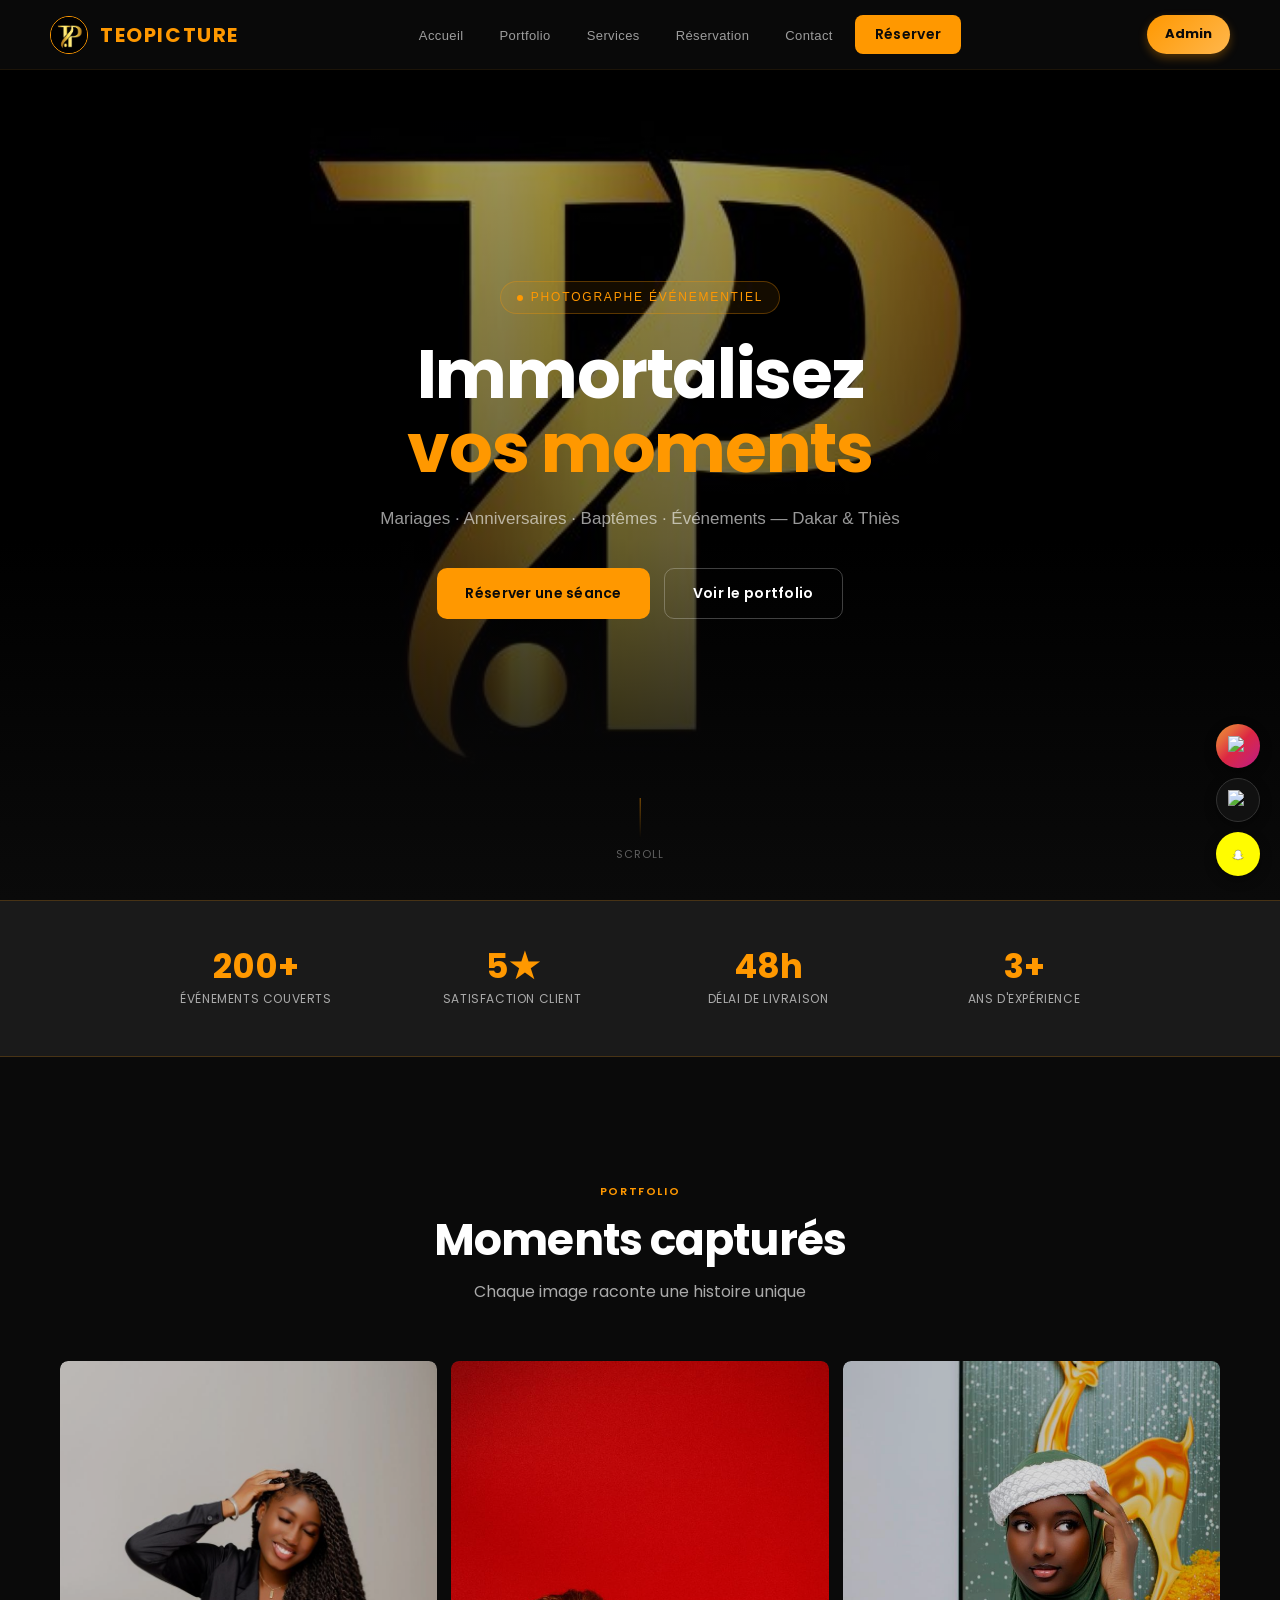
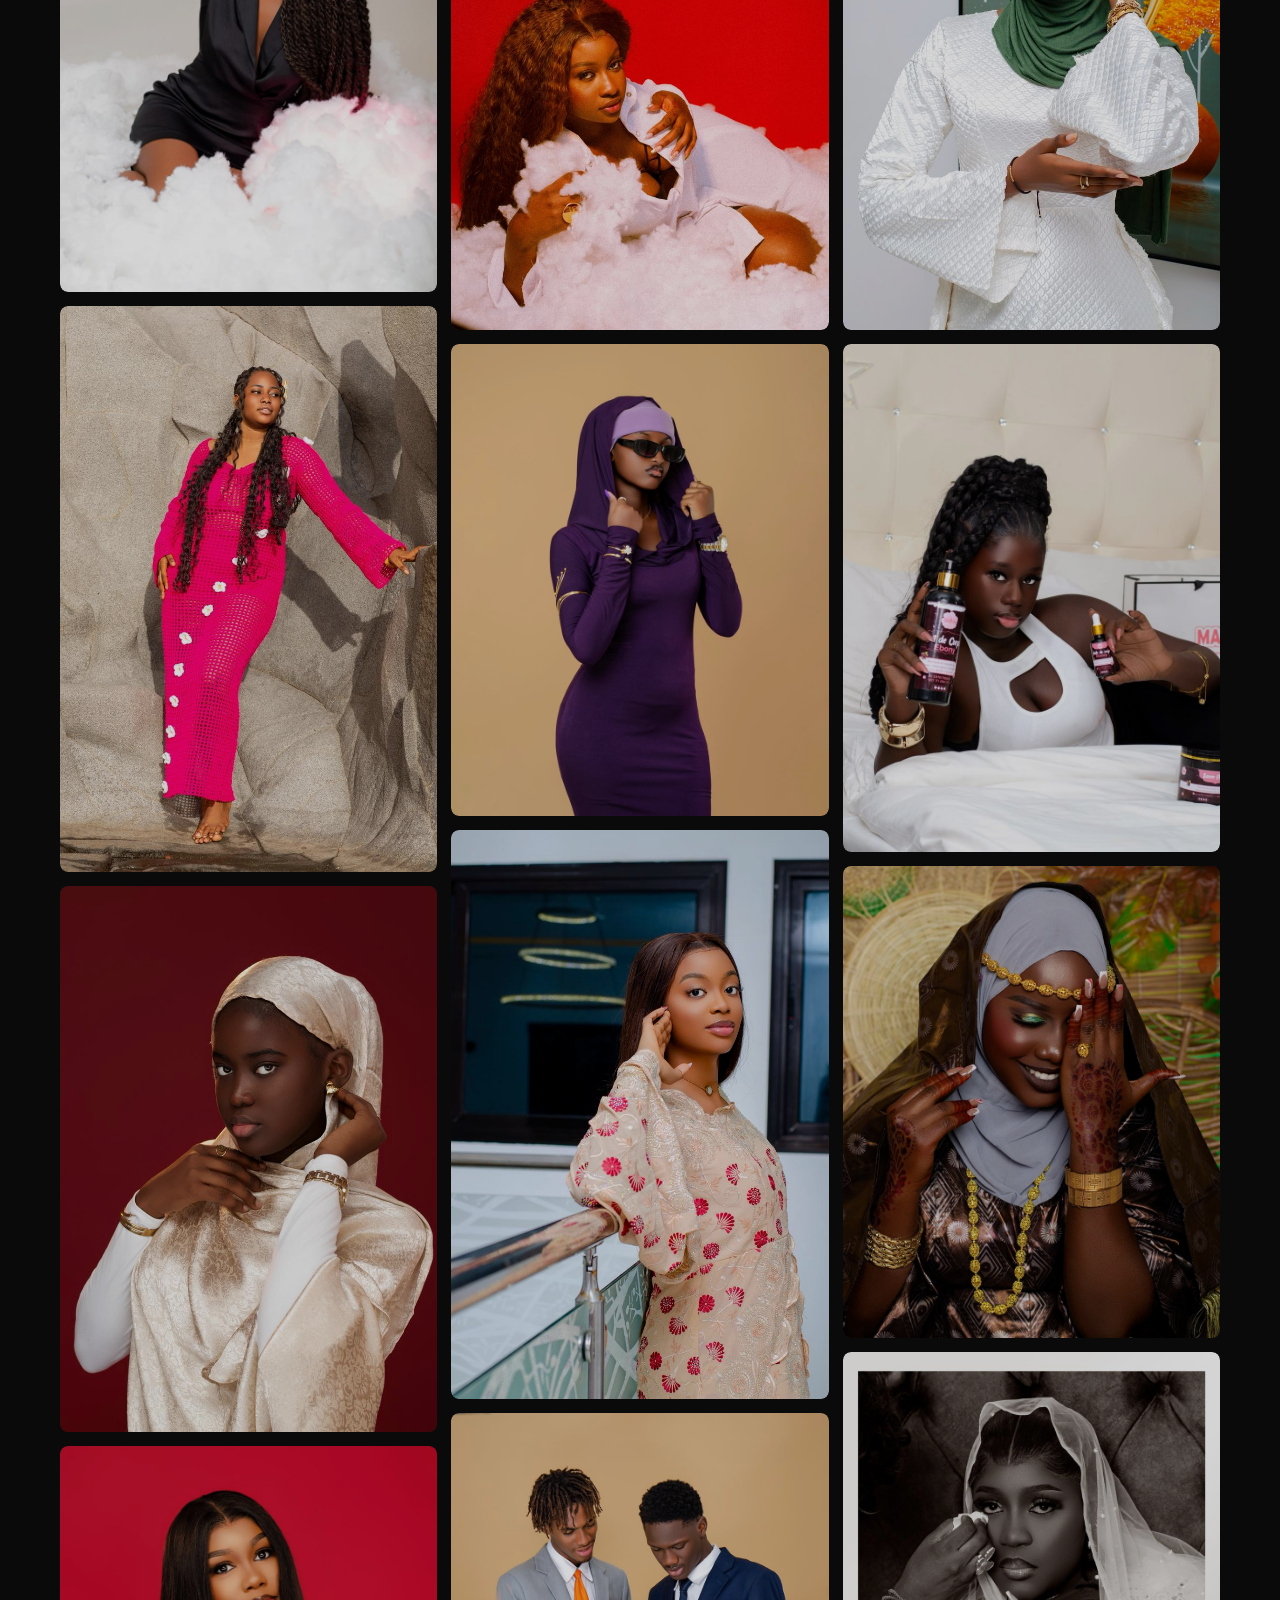
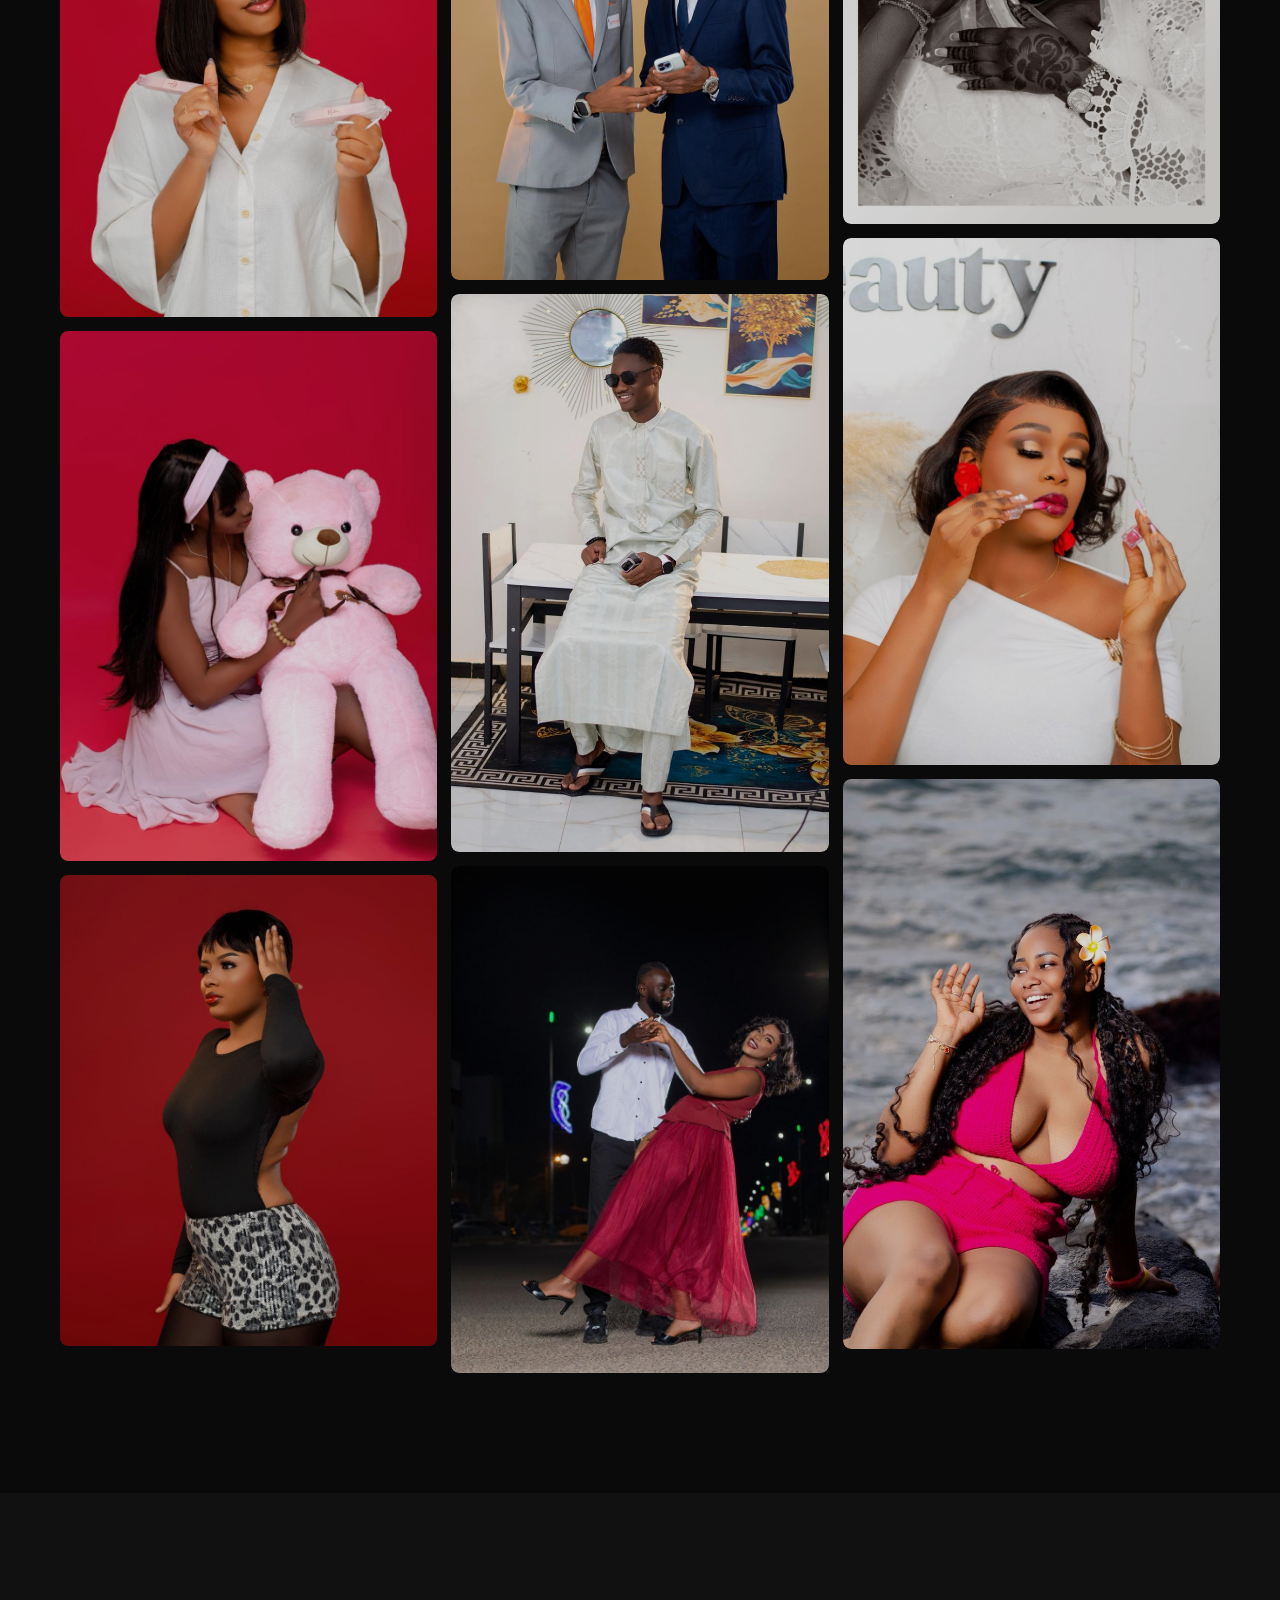
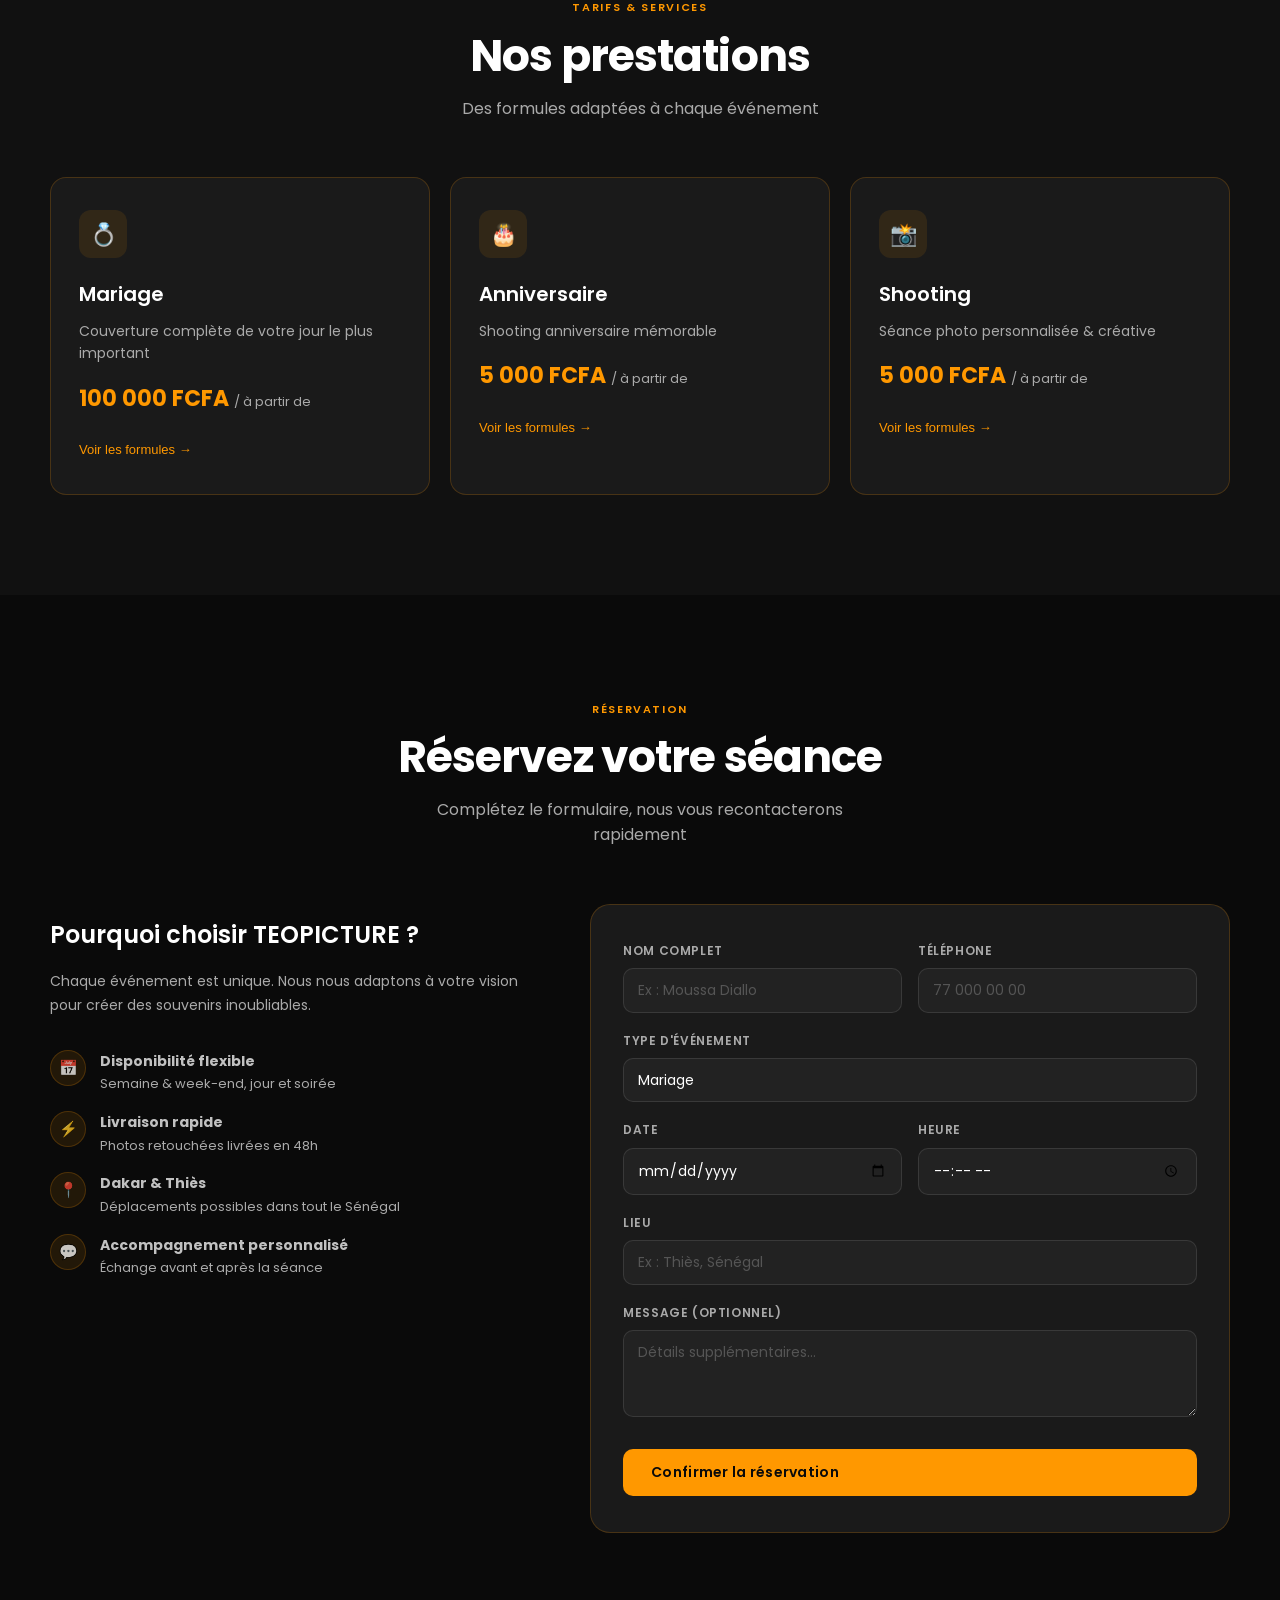
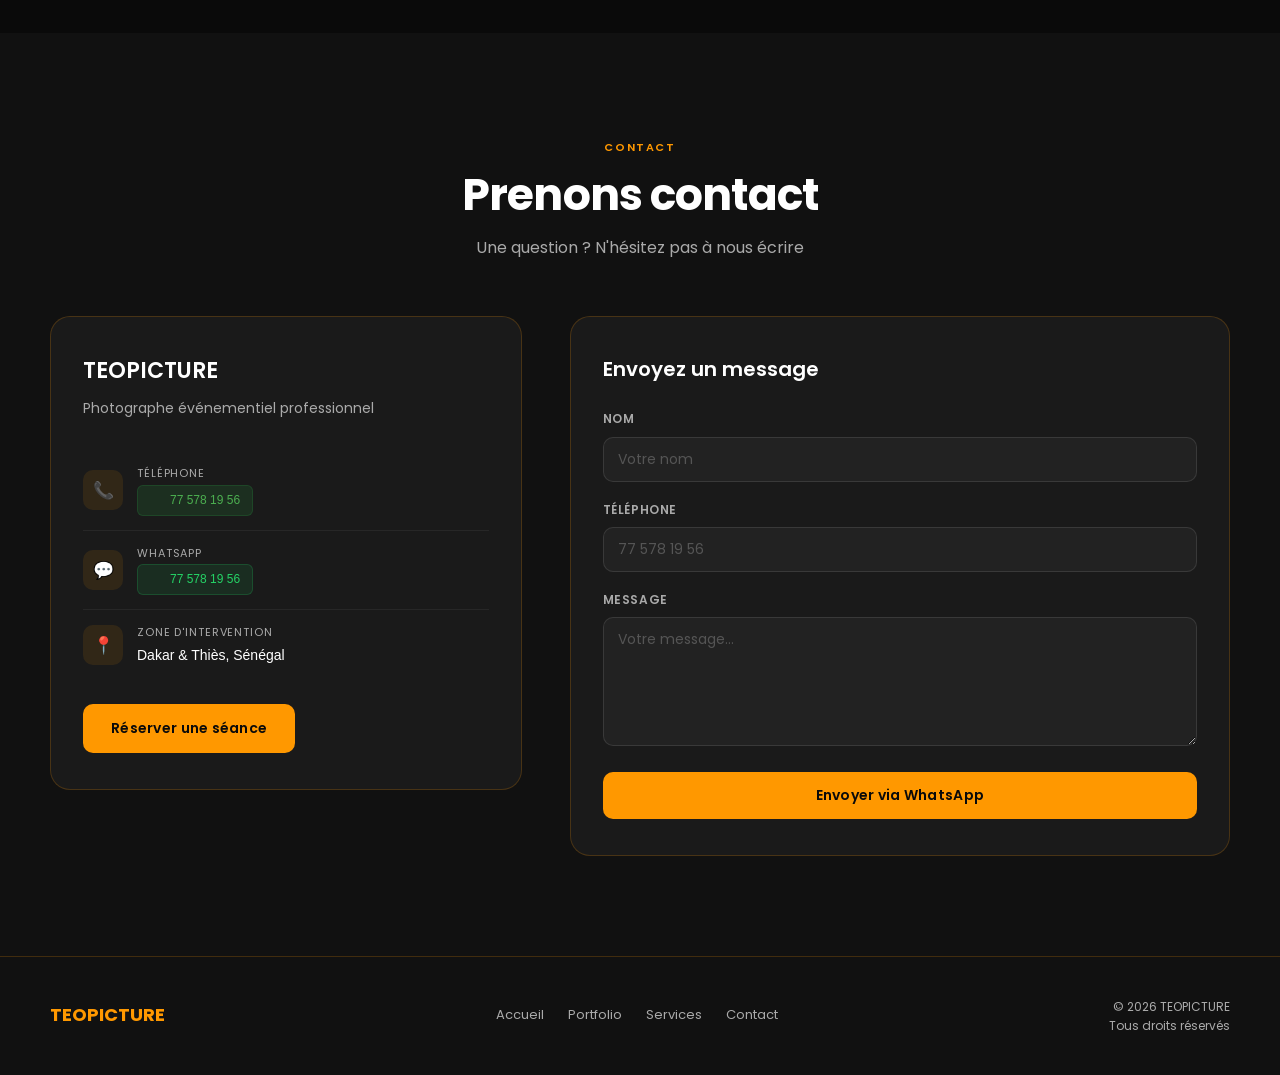
==== commit 99d1a4a2: "Update index.html" ====
--- a/index.html
+++ b/index.html
@@ -1,617 +1,687 @@
-<!DOCTYPE html>
-<html lang="fr">
-<head>
-  <link rel="icon" type="image/png" href="image1.jpeg">
-  <meta charset="UTF-8">
-  <meta name="viewport" content="width=device-width, initial-scale=1.0">
-  <title>TEOPICTURE | Photographe Événementiel</title>
-  <link href="https://fonts.googleapis.com/css2?family=Poppins:wght@300;400;500;600;700&display=swap" rel="stylesheet">
-  <style>
-    *, *::before, *::after { margin: 0; padding: 0; box-sizing: border-box; }
-    :root {
-      --orange: #ff9800; --orange-dark: #e68900; --orange-light: #ffb74d;
-      --black: #0a0a0a; --dark: #111111; --dark2: #1a1a1a; --dark3: #222222;
-      --gray: #333333; --gray2: #555555; --text-muted: #aaaaaa;
-      --white: #ffffff; --border: rgba(255,152,0,0.2);
-    }
-    html { scroll-behavior: smooth; }
-    body { font-family: 'Poppins', sans-serif; background: var(--black); color: var(--white); line-height: 1.6; overflow-x: hidden; }
-    a { text-decoration: none; color: inherit; }
-    ::-webkit-scrollbar { width: 4px; }
-    ::-webkit-scrollbar-track { background: var(--black); }
-    ::-webkit-scrollbar-thumb { background: var(--orange); border-radius: 2px; }
-
-    header { position: fixed; top: 0; width: 100%; z-index: 1000; padding: 0 50px; height: 70px; display: flex; align-items: center; justify-content: space-between; background: rgba(10,10,10,0.92); backdrop-filter: blur(20px); border-bottom: 1px solid rgba(255,152,0,0.08); transition: all 0.3s ease; }
-    header.scrolled { height: 60px; background: rgba(10,10,10,0.98); border-bottom-color: rgba(255,152,0,0.15); }
-    .logo { display: flex; align-items: center; gap: 12px; }
-    .logo-img { height: 38px; width: 38px; border-radius: 50%; object-fit: cover; border: 1.5px solid var(--orange); }
-    .logo-text { font-size: 20px; font-weight: 700; letter-spacing: 0.08em; color: var(--orange); }
-    nav ul { list-style: none; display: flex; gap: 8px; align-items: center; }
-    nav ul li a { font-size: 13px; font-weight: 500; color: rgba(255,255,255,0.6); padding: 6px 14px; border-radius: 6px; transition: all 0.2s; letter-spacing: 0.03em; }
-    nav ul li a:hover { color: var(--white); background: rgba(255,152,0,0.08); }
-    nav ul li:last-child a { color: var(--black); background: var(--orange); padding: 8px 20px; border-radius: 8px; font-weight: 600; }
-    nav ul li:last-child a:hover { background: var(--orange-light); }
-    .menu-toggle { display: none; font-size: 24px; cursor: pointer; color: var(--orange); background: none; border: none; }
-    @media (max-width: 768px) {
-      header { padding: 0 24px; }
-      nav ul { position: fixed; top: 70px; left: 0; width: 100%; flex-direction: column; background: rgba(10,10,10,0.98); backdrop-filter: blur(20px); padding: 20px 0 28px; gap: 4px; display: none; border-bottom: 1px solid var(--border); }
-      nav ul.active { display: flex; }
-      nav ul li a { padding: 10px 24px; border-radius: 0; width: 100%; display: block; }
-      nav ul li:last-child a { margin: 8px 24px 0; width: auto; border-radius: 8px; text-align: center; }
-      .menu-toggle { display: block; }
-    }
-
-    .hero { height: 100vh; min-height: 600px; background: url('image1.jpeg') center/cover no-repeat; display: flex; align-items: center; justify-content: center; text-align: center; position: relative; }
-    .hero-overlay { position: absolute; inset: 0; background: linear-gradient(to bottom, rgba(0,0,0,0.3) 0%, rgba(0,0,0,0.6) 60%, rgba(10,10,10,1) 100%); }
-    .hero-content { position: relative; z-index: 1; max-width: 700px; padding: 0 24px; }
-    .hero-eyebrow { display: inline-flex; align-items: center; gap: 8px; font-size: 12px; font-weight: 500; letter-spacing: 0.15em; text-transform: uppercase; color: var(--orange); margin-bottom: 24px; padding: 6px 16px; border: 1px solid rgba(255,152,0,0.3); border-radius: 20px; background: rgba(255,152,0,0.08); }
-    .hero-eyebrow::before { content: ''; width: 6px; height: 6px; background: var(--orange); border-radius: 50%; }
-    .hero h1 { font-size: clamp(36px,6vw,68px); font-weight: 700; line-height: 1.08; letter-spacing: -0.02em; margin-bottom: 20px; }
-    .hero h1 span { color: var(--orange); display: block; }
-    .hero p { font-size: 17px; color: rgba(255,255,255,0.6); margin-bottom: 36px; font-weight: 300; }
-    .hero-cta-group { display: flex; gap: 14px; justify-content: center; flex-wrap: wrap; }
-    .btn { display: inline-flex; align-items: center; gap: 8px; padding: 13px 28px; border-radius: 10px; font-weight: 600; font-size: 14px; cursor: pointer; transition: all 0.25s ease; border: none; font-family: 'Poppins', sans-serif; letter-spacing: 0.02em; }
-    .btn-primary { background: var(--orange); color: var(--black); }
-    .btn-primary:hover { background: var(--orange-light); transform: translateY(-2px); }
-    .btn-primary:disabled { opacity: 0.6; cursor: not-allowed; transform: none !important; }
-    .btn-outline { background: transparent; color: var(--white); border: 1px solid rgba(255,255,255,0.25); }
-    .btn-outline:hover { border-color: var(--orange); color: var(--orange); transform: translateY(-2px); }
-    .hero-scroll { position: absolute; bottom: 36px; left: 50%; transform: translateX(-50%); z-index: 1; display: flex; flex-direction: column; align-items: center; gap: 8px; color: rgba(255,255,255,0.35); font-size: 11px; letter-spacing: 0.1em; text-transform: uppercase; }
-    .scroll-line { width: 1px; height: 40px; background: linear-gradient(to bottom, rgba(255,152,0,0.6), transparent); animation: scrollAnim 2s infinite; }
-    @keyframes scrollAnim { 0% { transform: scaleY(0); transform-origin: top; } 50% { transform: scaleY(1); transform-origin: top; } 51% { transform: scaleY(1); transform-origin: bottom; } 100% { transform: scaleY(0); transform-origin: bottom; } }
-
-    .stats-bar { background: var(--dark2); border-top: 1px solid var(--border); border-bottom: 1px solid var(--border); padding: 32px 50px; }
-    .stats-inner { max-width: 1000px; margin: 0 auto; display: grid; grid-template-columns: repeat(4,1fr); gap: 24px; text-align: center; }
-    .stat-item { padding: 16px; }
-    .stat-num { font-size: 34px; font-weight: 700; color: var(--orange); line-height: 1; margin-bottom: 6px; }
-    .stat-label { font-size: 12px; color: var(--text-muted); letter-spacing: 0.05em; text-transform: uppercase; }
-    @media (max-width: 640px) { .stats-inner { grid-template-columns: repeat(2,1fr); } .stats-bar { padding: 24px 20px; } }
-
-    section { padding: 100px 50px; }
-    .section-inner { max-width: 1200px; margin: 0 auto; }
-    .section-header { text-align: center; margin-bottom: 56px; }
-    .section-tag { display: inline-block; font-size: 11px; font-weight: 600; letter-spacing: 0.15em; text-transform: uppercase; color: var(--orange); margin-bottom: 14px; }
-    .section-title { font-size: clamp(28px,4vw,44px); font-weight: 700; letter-spacing: -0.02em; line-height: 1.15; margin-bottom: 14px; }
-    .section-subtitle { font-size: 16px; color: var(--text-muted); max-width: 500px; margin: 0 auto; }
-
-    #portfolio { background: var(--black); padding: 120px 60px; }
-    .masonry-grid { columns: 3; column-gap: 14px; }
-    .pm-item { break-inside: avoid; margin-bottom: 14px; position: relative; overflow: hidden; border-radius: 8px; cursor: pointer; display: block; background: var(--dark2); animation: fadeInUp 0.45s ease both; }
-    .pm-item img { width: 100%; height: auto; display: block; border-radius: 8px; transition: transform 0.55s cubic-bezier(0.25,0.46,0.45,0.94), filter 0.4s ease; filter: brightness(0.85); }
-    .pm-item:hover img { transform: scale(1.04); filter: brightness(1); }
-    .pm-overlay { position: absolute; inset: 0; background: linear-gradient(to top, rgba(0,0,0,0.82) 0%, rgba(0,0,0,0.1) 50%, transparent 75%); display: flex; flex-direction: column; justify-content: flex-end; padding: 22px 20px; opacity: 0; transition: opacity 0.32s ease; border-radius: 8px; }
-    .pm-item:hover .pm-overlay { opacity: 1; }
-    .pm-category { font-size: 9px; font-weight: 700; letter-spacing: 0.22em; text-transform: uppercase; color: var(--orange); margin-bottom: 5px; }
-    .pm-title { font-size: 15px; font-weight: 600; color: var(--white); line-height: 1.3; }
-    .pm-location { font-size: 12px; color: rgba(255,255,255,0.5); margin-top: 4px; }
-    .pm-item::after { content: ''; position: absolute; bottom: 0; left: 0; right: 0; height: 3px; background: var(--orange); transform: scaleX(0); transform-origin: left; transition: transform 0.35s ease; border-radius: 0 0 8px 8px; }
-    .pm-item:hover::after { transform: scaleX(1); }
-    .pm-zoom { position: absolute; top: 14px; right: 14px; width: 36px; height: 36px; background: rgba(0,0,0,0.55); border: 1px solid rgba(255,255,255,0.18); border-radius: 50%; display: flex; align-items: center; justify-content: center; opacity: 0; transition: opacity 0.25s ease, transform 0.2s; font-size: 15px; color: #fff; }
-    .pm-item:hover .pm-zoom { opacity: 1; }
-    .pm-zoom:hover { transform: scale(1.15); }
-    .pm-item.hidden { display: none; }
-    @keyframes fadeInUp { from { opacity: 0; transform: translateY(18px); } to { opacity: 1; transform: translateY(0); } }
-    @media (max-width: 900px) { .masonry-grid { columns: 2; column-gap: 12px; } .pm-item { margin-bottom: 12px; } }
-    @media (max-width: 520px) { #portfolio { padding: 80px 18px; } .masonry-grid { columns: 2; column-gap: 8px; } .pm-item { margin-bottom: 8px; } }
-
-    #services { background: var(--dark); }
-    .cards-grid { display: grid; grid-template-columns: repeat(auto-fit, minmax(280px,1fr)); gap: 20px; }
-    .card { background: var(--dark2); border: 1px solid var(--border); border-radius: 16px; padding: 32px 28px; transition: all 0.3s ease; position: relative; overflow: hidden; }
-    .card::before { content: ''; position: absolute; top: 0; left: 0; right: 0; height: 2px; background: linear-gradient(90deg, var(--orange), var(--orange-light)); opacity: 0; transition: opacity 0.3s; }
-    .card:hover { border-color: rgba(255,152,0,0.4); transform: translateY(-4px); }
-    .card:hover::before { opacity: 1; }
-    .card-icon { width: 48px; height: 48px; background: rgba(255,152,0,0.1); border-radius: 12px; display: flex; align-items: center; justify-content: center; font-size: 22px; margin-bottom: 20px; }
-    .card h3 { font-size: 20px; font-weight: 600; margin-bottom: 10px; }
-    .card > p { font-size: 14px; color: var(--text-muted); margin-bottom: 16px; }
-    .card .price { font-size: 22px; font-weight: 700; color: var(--orange); margin-bottom: 20px; }
-    .card .price span { font-size: 13px; font-weight: 400; color: var(--text-muted); }
-    .btn-ghost { display: inline-flex; align-items: center; gap: 6px; font-size: 13px; font-weight: 500; color: var(--orange); cursor: pointer; background: none; border: none; font-family: 'Poppins', sans-serif; padding: 0; transition: gap 0.2s; }
-    .btn-ghost:hover { gap: 10px; }
-    .details-list { display: none; margin-top: 20px; padding-top: 20px; border-top: 1px solid var(--border); }
-    .details-list ul { list-style: none; }
-    .details-list ul li { font-size: 13px; color: rgba(255,255,255,0.7); padding: 8px 0; border-bottom: 1px solid rgba(255,255,255,0.05); display: flex; justify-content: space-between; align-items: center; }
-    .details-list ul li:last-child { border-bottom: none; }
-
-    #reservation { background: var(--black); }
-    .reservation-grid { display: grid; grid-template-columns: 1fr 1.3fr; gap: 48px; align-items: start; }
-    .reservation-info { padding-top: 12px; }
-    .reservation-info h3 { font-size: 24px; font-weight: 600; margin-bottom: 16px; }
-    .reservation-info p { font-size: 14px; color: var(--text-muted); margin-bottom: 32px; line-height: 1.7; }
-    .info-list { list-style: none; display: flex; flex-direction: column; gap: 16px; }
-    .info-list li { display: flex; align-items: flex-start; gap: 14px; font-size: 14px; color: rgba(255,255,255,0.75); }
-    .info-list li .icon-circle { width: 36px; height: 36px; min-width: 36px; border-radius: 50%; background: rgba(255,152,0,0.1); border: 1px solid rgba(255,152,0,0.2); display: flex; align-items: center; justify-content: center; font-size: 15px; }
-    .form-card { background: var(--dark2); border: 1px solid var(--border); border-radius: 20px; padding: 36px 32px; }
-    .form-row { display: grid; grid-template-columns: 1fr 1fr; gap: 16px; }
-    .form-group { margin-bottom: 18px; }
-    .form-group label { display: block; font-size: 12px; font-weight: 600; letter-spacing: 0.05em; text-transform: uppercase; color: var(--text-muted); margin-bottom: 8px; }
-    .form-group input, .form-group select, .form-group textarea { width: 100%; padding: 11px 14px; background: var(--dark3); border: 1px solid rgba(255,255,255,0.1); border-radius: 10px; color: var(--white); font-size: 14px; font-family: 'Poppins', sans-serif; outline: none; transition: border-color 0.2s; appearance: none; }
-    .form-group input::placeholder, .form-group textarea::placeholder { color: var(--gray2); }
-    .form-group select option { background: var(--dark2); }
-    .form-group input:focus, .form-group select:focus, .form-group textarea:focus { border-color: var(--orange); }
-    .form-submit { width: 100%; margin-top: 6px; }
-    @media (max-width: 900px) { .reservation-grid { grid-template-columns: 1fr; } .reservation-info { display: none; } .form-row { grid-template-columns: 1fr; } }
-
-    #contact { background: var(--dark); }
-    .contact-grid { display: grid; grid-template-columns: 1fr 1.4fr; gap: 48px; align-items: start; }
-    .contact-info-card { background: var(--dark2); border: 1px solid var(--border); border-radius: 20px; padding: 36px 32px; }
-    .contact-info-card h3 { font-size: 22px; font-weight: 600; margin-bottom: 8px; }
-    .contact-info-card .tagline { font-size: 14px; color: var(--text-muted); margin-bottom: 32px; }
-    .contact-item { display: flex; align-items: center; gap: 14px; padding: 14px 0; border-bottom: 1px solid rgba(255,255,255,0.06); }
-    .contact-item:last-of-type { border-bottom: none; }
-    .contact-item-icon { width: 40px; height: 40px; min-width: 40px; border-radius: 10px; background: rgba(255,152,0,0.1); display: flex; align-items: center; justify-content: center; font-size: 17px; }
-    .contact-item-text { flex: 1; }
-    .contact-item-label { font-size: 11px; color: var(--text-muted); text-transform: uppercase; letter-spacing: 0.08em; margin-bottom: 2px; }
-    .contact-item-value { font-size: 14px; font-weight: 500; }
-    .icon-btn { display: inline-flex; align-items: center; gap: 6px; padding: 5px 12px; border-radius: 6px; font-size: 12px; font-weight: 500; text-decoration: none; transition: all 0.2s; margin-right: 6px; }
-    .icon-btn img { width: 14px; height: 14px; }
-    .icon-btn.phone { background: rgba(40,167,69,0.15); color: #4caf50; border: 1px solid rgba(40,167,69,0.2); }
-    .icon-btn.whatsapp { background: rgba(37,211,102,0.1); color: #25d366; border: 1px solid rgba(37,211,102,0.2); }
-    .icon-btn:hover { opacity: 0.8; }
-    .contact-form-card { background: var(--dark2); border: 1px solid var(--border); border-radius: 20px; padding: 36px 32px; }
-    .contact-form-card h3 { font-size: 20px; font-weight: 600; margin-bottom: 24px; }
-    @media (max-width: 900px) { .contact-grid { grid-template-columns: 1fr; } }
-
-    #lightbox { position: fixed; top: 0; left: 0; width: 100%; height: 100%; background: rgba(0,0,0,0.97); display: none; justify-content: center; align-items: center; z-index: 2000; }
-    #lightbox img { max-width: 88%; max-height: 82%; border-radius: 8px; animation: lbZoom 0.25s ease; }
-    @keyframes lbZoom { from { transform: scale(0.85); opacity: 0; } to { transform: scale(1); opacity: 1; } }
-    #lightbox .lb-close, #lightbox .lb-prev, #lightbox .lb-next { position: absolute; color: rgba(255,255,255,0.6); font-size: 36px; cursor: pointer; user-select: none; transition: color 0.2s; }
-    #lightbox .lb-close:hover, #lightbox .lb-prev:hover, #lightbox .lb-next:hover { color: var(--orange); }
-    #lightbox .lb-close { top: 20px; right: 28px; font-size: 28px; }
-    #lightbox .lb-prev { left: 24px; top: 50%; transform: translateY(-50%); }
-    #lightbox .lb-next { right: 24px; top: 50%; transform: translateY(-50%); }
-    .lb-counter { position: absolute; bottom: 24px; left: 50%; transform: translateX(-50%); font-size: 13px; color: var(--text-muted); }
-
-    #confirmBox { position: fixed; top: 0; left: 0; width: 100%; height: 100%; background: rgba(0,0,0,0.85); display: none; justify-content: center; align-items: center; z-index: 3000; padding: 20px; }
-    .confirm-content { background: var(--dark2); border: 1px solid rgba(255,152,0,0.3); border-radius: 20px; padding: 36px 32px; max-width: 440px; width: 100%; text-align: center; animation: popIn 0.25s ease; }
-    @keyframes popIn { from { transform: scale(0.9); opacity: 0; } to { transform: scale(1); opacity: 1; } }
-    .confirm-icon { width: 56px; height: 56px; background: rgba(255,152,0,0.1); border: 1px solid rgba(255,152,0,0.2); border-radius: 50%; display: flex; align-items: center; justify-content: center; font-size: 24px; margin: 0 auto 20px; }
-    .confirm-content h3 { font-size: 20px; font-weight: 600; margin-bottom: 6px; color: var(--orange); }
-    .confirm-content .confirm-sub { font-size: 13px; color: var(--text-muted); margin-bottom: 20px; }
-    .confirm-details { background: var(--dark3); border-radius: 12px; padding: 16px 20px; text-align: left; margin-bottom: 24px; font-size: 13px; color: rgba(255,255,255,0.75); white-space: pre-line; line-height: 1.9; }
-    .confirm-buttons { display: flex; gap: 12px; }
-    .confirm-buttons .btn { flex: 1; justify-content: center; }
-    .btn-gray { background: var(--dark3); color: var(--text-muted); border: 1px solid rgba(255,255,255,0.1); }
-    .btn-gray:hover { background: var(--gray); color: var(--white); }
-
-    .social-float { position: fixed; bottom: 24px; right: 20px; display: flex; flex-direction: column; gap: 10px; z-index: 999; }
-    .social-float a { width: 44px; height: 44px; border-radius: 50%; display: flex; align-items: center; justify-content: center; transition: all 0.25s; box-shadow: 0 4px 12px rgba(0,0,0,0.4); }
-    .social-float img { width: 20px; height: 20px; }
-    .social-float .insta { background: linear-gradient(135deg, #f09433, #e6683c, #dc2743, #cc2366, #bc1888); }
-    .social-float .tiktok { background: #111; border: 1px solid #333; }
-    .social-float .snap { background: #FFFC00; }
-    .social-float a:hover { transform: scale(1.12) translateY(-2px); }
-
-    footer { background: var(--dark); border-top: 1px solid var(--border); padding: 40px 50px; }
-    .footer-inner { max-width: 1200px; margin: 0 auto; display: flex; align-items: center; justify-content: space-between; gap: 20px; flex-wrap: wrap; }
-    .footer-logo { font-size: 18px; font-weight: 700; color: var(--orange); }
-    .footer-links { display: flex; gap: 24px; }
-    .footer-links a { font-size: 13px; color: var(--text-muted); transition: color 0.2s; }
-    .footer-links a:hover { color: var(--white); }
-    .footer-copy { font-size: 12px; color: var(--text-muted); text-align: right; }
-    @media (max-width: 640px) { footer { padding: 32px 24px; } .footer-inner { flex-direction: column; text-align: center; } .footer-copy { text-align: center; } section { padding: 70px 24px; } }
-
-    .reveal { opacity: 0; transform: translateY(30px); transition: opacity 0.7s ease, transform 0.7s ease; }
-    .reveal.visible { opacity: 1; transform: translateY(0); }
-    .reveal-delay-1 { transition-delay: 0.1s; }
-    .reveal-delay-2 { transition-delay: 0.2s; }
-    .reveal-delay-3 { transition-delay: 0.3s; }
-    .admin-link { margin-left: 20px; padding: 9px 18px; background: linear-gradient(135deg, var(--orange), var(--orange-light)); color: var(--black); font-size: 13px; font-weight: 700; border-radius: 20px; box-shadow: 0 4px 10px rgba(255,152,0,0.3); transition: all 0.3s ease; }
-    .admin-link:hover { transform: scale(1.05); box-shadow: 0 6px 15px rgba(255,152,0,0.5); }
-  </style>
-</head>
-<body>
-
-<header id="mainHeader">
-  <div class="logo">
-    <img src="logo.jpeg" alt="TEOPICTURE" class="logo-img" onerror="this.style.display='none'">
-    <span class="logo-text">TEOPICTURE</span>
-  </div>
-  <button class="menu-toggle" id="menuToggle" aria-label="Menu">&#9776;</button>
-  <nav>
-    <ul class="nav-links" id="navLinks">
-      <li><a href="#home">Accueil</a></li>
-      <li><a href="#portfolio">Portfolio</a></li>
-      <li><a href="#services">Services</a></li>
-      <li><a href="#reservation">Réservation</a></li>
-      <li><a href="#contact">Contact</a></li>
-      <li><a href="#reservation" class="btn btn-primary">Réserver</a></li>
-    </ul>
-  </nav>
-  <a href="admin.html" class="admin-link">Admin</a>
-</header>
-
-<section id="home" class="hero">
-  <div class="hero-overlay"></div>
-  <div class="hero-content">
-    <div class="hero-eyebrow">Photographe Événementiel</div>
-    <h1>Immortalisez<span>vos moments</span></h1>
-    <p>Mariages · Anniversaires · Baptêmes · Événements — Dakar & Thiès</p>
-    <div class="hero-cta-group">
-      <a href="#reservation" class="btn btn-primary">Réserver une séance</a>
-      <a href="#portfolio" class="btn btn-outline">Voir le portfolio</a>
-    </div>
-  </div>
-  <div class="hero-scroll"><div class="scroll-line"></div><span>Scroll</span></div>
-</section>
-
-<div class="stats-bar reveal">
-  <div class="stats-inner">
-    <div class="stat-item"><div class="stat-num">200+</div><div class="stat-label">Événements couverts</div></div>
-    <div class="stat-item"><div class="stat-num">5★</div><div class="stat-label">Satisfaction client</div></div>
-    <div class="stat-item"><div class="stat-num">48h</div><div class="stat-label">Délai de livraison</div></div>
-    <div class="stat-item"><div class="stat-num">3+</div><div class="stat-label">Ans d'expérience</div></div>
-  </div>
-</div>
-
-<section id="portfolio">
-  <div class="section-inner">
-    <div class="section-header reveal">
-      <div class="section-tag">Portfolio</div>
-      <h2 class="section-title">Moments capturés</h2>
-      <p class="section-subtitle">Chaque image raconte une histoire unique</p>
-    </div>
-    <div class="masonry-grid reveal" id="portfolioGrid">
-      <div class="pm-item" data-cat="mariage"><img src="photo1.jpeg" alt="Mariage" loading="lazy"><div class="pm-overlay"><div class="pm-category">Mariage</div><div class="pm-title">Cérémonie de mariage</div><div class="pm-location">📍 Dakar, Sénégal</div></div><div class="pm-zoom">⤢</div></div>
-      <div class="pm-item" data-cat="shooting"><img src="photo2.jpeg" alt="Shooting" loading="lazy"><div class="pm-overlay"><div class="pm-category">Shooting</div><div class="pm-title">Portrait élégant</div><div class="pm-location">📍 Thiès, Sénégal</div></div><div class="pm-zoom">⤢</div></div>
-      <div class="pm-item" data-cat="anniversaire"><img src="photo3.jpeg" alt="Anniversaire" loading="lazy"><div class="pm-overlay"><div class="pm-category">Anniversaire</div><div class="pm-title">Fête d'anniversaire</div><div class="pm-location">📍 Dakar, Sénégal</div></div><div class="pm-zoom">⤢</div></div>
-      <div class="pm-item" data-cat="bapteme"><img src="photo4.jpeg" alt="Baptême" loading="lazy"><div class="pm-overlay"><div class="pm-category">Baptême</div><div class="pm-title">Cérémonie baptême</div><div class="pm-location">📍 Dakar, Sénégal</div></div><div class="pm-zoom">⤢</div></div>
-      <div class="pm-item" data-cat="mariage"><img src="photo5.jpeg" alt="Mariage" loading="lazy"><div class="pm-overlay"><div class="pm-category">Mariage</div><div class="pm-title">Les mariés</div><div class="pm-location">📍 Thiès, Sénégal</div></div><div class="pm-zoom">⤢</div></div>
-      <div class="pm-item" data-cat="mariage"><img src="photo6.jpeg" alt="Mariage" loading="lazy"><div class="pm-overlay"><div class="pm-category">Mariage</div><div class="pm-title">Réception & grande fête</div><div class="pm-location">📍 Dakar, Sénégal</div></div><div class="pm-zoom">⤢</div></div>
-      <div class="pm-item" data-cat="shooting"><img src="photo7.jpeg" alt="Shooting" loading="lazy"><div class="pm-overlay"><div class="pm-category">Shooting</div><div class="pm-title">Mode & portrait</div><div class="pm-location">📍 Dakar, Sénégal</div></div><div class="pm-zoom">⤢</div></div>
-      <div class="pm-item" data-cat="anniversaire"><img src="photo8.jpeg" alt="Anniversaire" loading="lazy"><div class="pm-overlay"><div class="pm-category">Anniversaire</div><div class="pm-title">Ambiance festive</div><div class="pm-location">📍 Dakar, Sénégal</div></div><div class="pm-zoom">⤢</div></div>
-      <div class="pm-item" data-cat="bapteme"><img src="photo9.jpeg" alt="Baptême" loading="lazy"><div class="pm-overlay"><div class="pm-category">Baptême</div><div class="pm-title">Baptême en famille</div><div class="pm-location">📍 Thiès, Sénégal</div></div><div class="pm-zoom">⤢</div></div>
-      <div class="pm-item" data-cat="mariage"><img src="photo10.jpeg" alt="Mariage" loading="lazy"><div class="pm-overlay"><div class="pm-category">Mariage</div><div class="pm-title">Instant complice</div><div class="pm-location">📍 Dakar, Sénégal</div></div><div class="pm-zoom">⤢</div></div>
-      <div class="pm-item" data-cat="shooting"><img src="photo11.jpeg" alt="Shooting" loading="lazy"><div class="pm-overlay"><div class="pm-category">Shooting</div><div class="pm-title">Séance créative</div><div class="pm-location">📍 Dakar, Sénégal</div></div><div class="pm-zoom">⤢</div></div>
-      <div class="pm-item" data-cat="anniversaire"><img src="photo12.jpeg" alt="Anniversaire" loading="lazy"><div class="pm-overlay"><div class="pm-category">Anniversaire</div><div class="pm-title">Moments de joie</div><div class="pm-location">📍 Dakar, Sénégal</div></div><div class="pm-zoom">⤢</div></div>
-      <div class="pm-item" data-cat="mariage"><img src="photo13.jpeg" alt="Mariage" loading="lazy"><div class="pm-overlay"><div class="pm-category">Mariage</div><div class="pm-title">Échange des vœux</div><div class="pm-location">📍 Dakar, Sénégal</div></div><div class="pm-zoom">⤢</div></div>
-      <div class="pm-item" data-cat="bapteme"><img src="photo14.jpeg" alt="Baptême" loading="lazy"><div class="pm-overlay"><div class="pm-category">Baptême</div><div class="pm-title">Jour de baptême</div><div class="pm-location">📍 Dakar, Sénégal</div></div><div class="pm-zoom">⤢</div></div>
-      <div class="pm-item" data-cat="shooting"><img src="photo15.jpeg" alt="Shooting" loading="lazy"><div class="pm-overlay"><div class="pm-category">Shooting</div><div class="pm-title">Lumière naturelle</div><div class="pm-location">📍 Dakar, Sénégal</div></div><div class="pm-zoom">⤢</div></div>
-      <div class="pm-item" data-cat="mariage"><img src="photo16.jpeg" alt="Mariage" loading="lazy"><div class="pm-overlay"><div class="pm-category">Mariage</div><div class="pm-title">La grande fête</div><div class="pm-location">📍 Dakar, Sénégal</div></div><div class="pm-zoom">⤢</div></div>
-      <div class="pm-item" data-cat="anniversaire"><img src="photo17.jpeg" alt="Anniversaire" loading="lazy"><div class="pm-overlay"><div class="pm-category">Anniversaire</div><div class="pm-title">Gâteau & célébration</div><div class="pm-location">📍 Thiès, Sénégal</div></div><div class="pm-zoom">⤢</div></div>
-      <div class="pm-item" data-cat="shooting"><img src="photo18.jpeg" alt="Shooting" loading="lazy"><div class="pm-overlay"><div class="pm-category">Shooting</div><div class="pm-title">Lumière & composition</div><div class="pm-location">📍 Dakar, Sénégal</div></div><div class="pm-zoom">⤢</div></div>
-    </div>
-  </div>
-</section>
-
-<div id="lightbox">
-  <span class="lb-close">&times;</span>
-  <span class="lb-prev">&#10094;</span>
-  <img id="lbImg" src="">
-  <span class="lb-next">&#10095;</span>
-  <div class="lb-counter" id="lbCounter"></div>
-</div>
-
-<section id="services">
-  <div class="section-inner">
-    <div class="section-header reveal">
-      <div class="section-tag">Tarifs & Services</div>
-      <h2 class="section-title">Nos prestations</h2>
-      <p class="section-subtitle">Des formules adaptées à chaque événement</p>
-    </div>
-    <div class="cards-grid">
-      <div class="card reveal reveal-delay-1">
-        <div class="card-icon">💍</div><h3>Mariage</h3>
-        <p>Couverture complète de votre jour le plus important</p>
-        <div class="price">100 000 FCFA <span>/ à partir de</span></div>
-        <button class="btn-ghost" onclick="toggleDetails('mariage')">Voir les formules →</button>
-        <div id="details-mariage" class="details-list"><ul>
-          <li><span>60 photos</span><span>100 000 FCFA</span></li>
-          <li><span>80 photos</span><span>120 000 FCFA</span></li>
-          <li><span>100 photos</span><span>140 000 FCFA</span></li>
-          <li><span>Option vidéo</span><span>Sur demande</span></li>
-        </ul></div>
-      </div>
-      <div class="card reveal reveal-delay-2">
-        <div class="card-icon">🎂</div><h3>Anniversaire</h3>
-        <p>Shooting anniversaire mémorable</p>
-        <div class="price">5 000 FCFA <span>/ à partir de</span></div>
-        <button class="btn-ghost" onclick="toggleDetails('anniversaire')">Voir les formules →</button>
-        <div id="details-anniversaire" class="details-list"><ul>
-          <li><span>3 photos</span><span>5 000 FCFA</span></li>
-          <li><span>6 photos</span><span>10 000 FCFA</span></li>
-          <li><span>9 photos</span><span>15 000 FCFA</span></li>
-        </ul></div>
-      </div>
-      <div class="card reveal reveal-delay-3">
-        <div class="card-icon">📸</div><h3>Shooting</h3>
-        <p>Séance photo personnalisée & créative</p>
-        <div class="price">10 000 FCFA <span>/ à partir de</span></div>
-        <button class="btn-ghost" onclick="toggleDetails('shooting')">Voir les formules →</button>
-        <div id="details-shooting" class="details-list"><ul>
-          <li><span>6 photos</span><span>10 000 FCFA</span></li>
-          <li><span>9 photos</span><span>15 000 FCFA</span></li>
-          <li><span>12 photos</span><span>20 000 FCFA</span></li>
-        </ul></div>
-      </div>
-    </div>
-  </div>
-</section>
-
-<section id="reservation">
-  <div class="section-inner">
-    <div class="section-header reveal">
-      <div class="section-tag">Réservation</div>
-      <h2 class="section-title">Réservez votre séance</h2>
-      <p class="section-subtitle">Complétez le formulaire, nous vous recontacterons rapidement</p>
-    </div>
-    <div class="reservation-grid">
-      <div class="reservation-info reveal">
-        <h3>Pourquoi choisir TEOPICTURE ?</h3>
-        <p>Chaque événement est unique. Nous nous adaptons à votre vision pour créer des souvenirs inoubliables.</p>
-        <ul class="info-list">
-          <li><div class="icon-circle">📅</div><div><strong>Disponibilité flexible</strong><br><span style="color:var(--text-muted);font-size:13px;">Semaine & week-end, jour et soirée</span></div></li>
-          <li><div class="icon-circle">⚡</div><div><strong>Livraison rapide</strong><br><span style="color:var(--text-muted);font-size:13px;">Photos retouchées livrées en 48h</span></div></li>
-          <li><div class="icon-circle">📍</div><div><strong>Dakar & Thiès</strong><br><span style="color:var(--text-muted);font-size:13px;">Déplacements possibles dans tout le Sénégal</span></div></li>
-          <li><div class="icon-circle">💬</div><div><strong>Accompagnement personnalisé</strong><br><span style="color:var(--text-muted);font-size:13px;">Échange avant et après la séance</span></div></li>
-        </ul>
-      </div>
-      <div class="form-card reveal">
-        <div class="form-row">
-          <div class="form-group"><label for="nom">Nom complet</label><input type="text" id="nom" placeholder="Ex : Moussa Diallo" required></div>
-          <div class="form-group"><label for="telephone">Téléphone</label><input type="tel" id="telephone" placeholder="77 000 00 00" required></div>
-        </div>
-        <div class="form-group">
-          <label for="evenement">Type d'événement</label>
-          <select id="evenement">
-            <option>Mariage</option><option>Anniversaire</option><option>Baptême</option>
-            <option>Shooting</option><option>Korite</option><option>Tabaski</option><option>Autre</option>
-          </select>
-        </div>
-        <div class="form-row">
-          <div class="form-group"><label for="date">Date</label><input type="date" id="date" required></div>
-          <div class="form-group"><label for="heure">Heure</label><input type="time" id="heure" required></div>
-        </div>
-        <div class="form-group"><label for="lieu">Lieu</label><input type="text" id="lieu" placeholder="Ex : Thiès, Sénégal"></div>
-        <div class="form-group"><label for="message">Message (optionnel)</label><textarea id="message" rows="3" placeholder="Détails supplémentaires..."></textarea></div>
-        <button type="button" id="btnReserver" onclick="envoyerReservation()" class="btn btn-primary form-submit">
-          Confirmer la réservation
-        </button>
-      </div>
-    </div>
-  </div>
-</section>
-
-<section id="contact">
-  <div class="section-inner">
-    <div class="section-header reveal">
-      <div class="section-tag">Contact</div>
-      <h2 class="section-title">Prenons contact</h2>
-      <p class="section-subtitle">Une question ? N'hésitez pas à nous écrire</p>
-    </div>
-    <div class="contact-grid">
-      <div class="contact-info-card reveal">
-        <h3>TEOPICTURE</h3>
-        <p class="tagline">Photographe événementiel professionnel</p>
-        <div class="contact-item">
-          <div class="contact-item-icon">📞</div>
-          <div class="contact-item-text">
-            <div class="contact-item-label">Téléphone</div>
-            <div class="contact-item-value"><a href="tel:+221775781956" class="icon-btn phone"><img src="https://cdn-icons-png.flaticon.com/512/724/724664.png" alt="">77 578 19 56</a></div>
-          </div>
-        </div>
-        <div class="contact-item">
-          <div class="contact-item-icon">💬</div>
-          <div class="contact-item-text">
-            <div class="contact-item-label">WhatsApp</div>
-            <div class="contact-item-value"><a href="https://wa.me/221775781956" target="_blank" class="icon-btn whatsapp"><img src="https://cdn-icons-png.flaticon.com/512/733/733585.png" alt="">77 578 19 56</a></div>
-          </div>
-        </div>
-        <div class="contact-item">
-          <div class="contact-item-icon">📍</div>
-          <div class="contact-item-text"><div class="contact-item-label">Zone d'intervention</div><div class="contact-item-value" style="font-size:14px;">Dakar & Thiès, Sénégal</div></div>
-        </div>
-        <a href="#reservation" class="btn btn-primary" style="margin-top:24px;justify-content:center;">Réserver une séance</a>
-      </div>
-      <div class="contact-form-card reveal">
-        <h3>Envoyez un message</h3>
-        <div class="form-group"><label>Nom</label><input type="text" id="contactNom" required placeholder="Votre nom"></div>
-        <div class="form-group"><label>Téléphone</label><input type="tel" id="contactTel" required placeholder="77 578 19 56"></div>
-        <div class="form-group"><label>Message</label><textarea id="contactMsg" rows="5" required placeholder="Votre message..."></textarea></div>
-        <button type="button" onclick="envoyerContact()" class="btn btn-primary" style="width:100%;justify-content:center;">Envoyer via WhatsApp</button>
-      </div>
-    </div>
-  </div>
-</section>
-
-<footer>
-  <div class="footer-inner">
-    <div class="footer-logo">TEOPICTURE</div>
-    <div class="footer-links">
-      <a href="#home">Accueil</a><a href="#portfolio">Portfolio</a>
-      <a href="#services">Services</a><a href="#contact">Contact</a>
-    </div>
-    <div class="footer-copy">© 2026 TEOPICTURE<br>Tous droits réservés</div>
-  </div>
-</footer>
-
-<div class="social-float">
-  <a href="https://www.instagram.com/theo._.picture?igsh=MnhrZTlzZXN4Nzh2&utm_source=qr" target="_blank" class="insta" title="Instagram"><img src="https://cdn-icons-png.flaticon.com/512/2111/2111463.png" alt="Instagram"></a>
-  <a href="https://www.tiktok.com/@theopic0?_r=1&_t=ZS-94nAo7q3VBc" target="_blank" class="tiktok" title="TikTok"><img src="https://cdn-icons-png.flaticon.com/512/3046/3046121.png" alt="TikTok"></a>
-  <a href="https://snapchat.com/t/nbfODNLb" target="_blank" class="snap" title="Snapchat"><img src="./snappp.jpg" alt="Snapchat"></a>
-</div>
-
-<div id="confirmBox">
-  <div class="confirm-content">
-    <div class="confirm-icon">📸</div>
-    <h3>Confirmer la réservation</h3>
-    <p class="confirm-sub">Vérifiez vos informations avant d'envoyer</p>
-    <div class="confirm-details" id="confirmText"></div>
-    <div class="confirm-buttons">
-      <button onclick="fermerConfirm()" class="btn btn-gray">Annuler</button>
-      <button id="btnConfirmer" onclick="confirmerEnvoi()" class="btn btn-primary">Envoyer ✓</button>
-    </div>
-  </div>
-</div>
-
-<script>
-  // ═══════════════════════════════════════════════════
-  //  TEOPICTURE — Configuration API PHP (WAMP)
-  //  Adaptez le chemin si votre dossier a un autre nom
-  // ═══════════════════════════════════════════════════
-  const API_URL = "http://localhost/teopicture/api.php";
-
-  /* ── Date minimum ── */
-  document.addEventListener("DOMContentLoaded", () => {
-    const dateInput = document.getElementById("date");
-    if (dateInput) dateInput.setAttribute("min", new Date().toISOString().split("T")[0]);
-  });
-
-  /* ── ÉTAPE 1 : popup de confirmation ── */
-  function envoyerReservation() {
-    const nom       = document.getElementById("nom").value.trim();
-    const tel       = document.getElementById("telephone").value.trim();
-    const evenement = document.getElementById("evenement").value;
-    const date      = document.getElementById("date").value;
-    const heure     = document.getElementById("heure").value;
-    const lieu      = document.getElementById("lieu").value.trim();
-
-    if (!nom || !tel || !date || !heure) {
-      alert("⚠️ Veuillez remplir tous les champs obligatoires !");
-      return;
-    }
-
-    const [y,m,d] = date.split("-").map(Number);
-    const dateAff = new Date(y, m-1, d).toLocaleDateString("fr-FR", { day:"2-digit", month:"long", year:"numeric" });
-
-    document.getElementById("confirmText").innerText =
-      "Nom       : " + nom +
-      "\nTéléphone : " + tel +
-      "\nÉvénement : " + evenement +
-      "\nDate      : " + dateAff +
-      "\nHeure     : " + heure +
-      "\nLieu      : " + (lieu || "Non précisé");
-
-    document.getElementById("confirmBox").style.display = "flex";
-  }
-
-  /* ── ÉTAPE 2 : envoyer à l'API PHP puis WhatsApp ── */
-  async function confirmerEnvoi() {
-    const btn = document.getElementById("btnConfirmer");
-    btn.disabled    = true;
-    btn.textContent = "Envoi...";
-
-    const nom       = document.getElementById("nom").value.trim();
-    const tel       = document.getElementById("telephone").value.trim();
-    const evenement = document.getElementById("evenement").value;
-    const date      = document.getElementById("date").value;
-    const heure     = document.getElementById("heure").value;
-    const lieu      = document.getElementById("lieu").value.trim();
-    const msg       = document.getElementById("message").value.trim();
-
-    try {
-      /* ── Appel à l'API PHP ── */
-      const response = await fetch(API_URL + "?action=reservations", {
-        method:  "POST",
-        headers: { "Content-Type": "application/json" },
-        body:    JSON.stringify({
-          nom,
-          telephone : tel,
-          evenement,
-          date,
-          heure,
-          lieu    : lieu || "Non précisé",
-          message : msg
-        })
-      });
-
-      const result = await response.json();
-
-      if (!response.ok) {
-        /* 409 = créneau déjà pris, 400 = données invalides */
-        alert("❌ " + (result.message || "Erreur lors de la réservation."));
-        return;
-      }
-
-      /* ── Succès : vider le formulaire ── */
-      ["nom","telephone","date","heure","lieu","message"].forEach(id => {
-        document.getElementById(id).value = "";
-      });
-      fermerConfirm();
-
-      /* ── Ouvrir WhatsApp ── */
-      const texteWA =
-        "📸 *NOUVELLE RÉSERVATION TEOPICTURE*%0A%0A" +
-        "*Nom* : "       + encodeURIComponent(nom)                   + "%0A" +
-        "*Téléphone* : " + encodeURIComponent(tel)                   + "%0A" +
-        "*Événement* : " + encodeURIComponent(evenement)             + "%0A" +
-        "*Date* : "      + encodeURIComponent(date)                  + "%0A" +
-        "*Heure* : "     + encodeURIComponent(heure)                 + "%0A" +
-        "*Lieu* : "      + encodeURIComponent(lieu || "Non précisé") + "%0A" +
-        "*Message* : "   + encodeURIComponent(msg || "—");
-
-      window.open("https://wa.me/221775781956?text=" + texteWA, "_blank");
-
-    } catch (err) {
-      alert("❌ Impossible de contacter le serveur.\nVérifiez que WAMP est démarré et que api.php est bien placé.");
-      console.error(err);
-    } finally {
-      btn.disabled    = false;
-      btn.textContent = "Envoyer ✓";
-    }
-  }
-
-  function fermerConfirm() { document.getElementById("confirmBox").style.display = "none"; }
-
-  /* ── Contact WhatsApp ── */
-  function envoyerContact() {
-    const nom = document.getElementById("contactNom").value.trim();
-    const tel = document.getElementById("contactTel").value.trim();
-    const msg = document.getElementById("contactMsg").value.trim();
-    if (!nom || !msg) { alert("⚠️ Remplissez votre nom et votre message."); return; }
-    window.open(
-      "https://wa.me/221775781956?text=Bonjour TEOPICTURE,%0A%0ANom : " +
-      encodeURIComponent(nom) + "%0ATéléphone : " + encodeURIComponent(tel) +
-      "%0AMessage : " + encodeURIComponent(msg), "_blank"
-    );
-  }
-
-  /* ── Navbar scroll ── */
-  window.addEventListener("scroll", () => {
-    document.getElementById("mainHeader").classList.toggle("scrolled", window.scrollY > 50);
-  });
-
-  /* ── Reveal ── */
-  const reveals = document.querySelectorAll(".reveal");
-  function checkReveal() { reveals.forEach(el => { if (el.getBoundingClientRect().top < window.innerHeight - 80) el.classList.add("visible"); }); }
-  window.addEventListener("scroll", checkReveal);
-  window.addEventListener("load", checkReveal);
-
-  /* ── Services ── */
-  function toggleDetails(service) { const el = document.getElementById("details-" + service); el.style.display = el.style.display === "block" ? "none" : "block"; }
-
-  /* ── Mobile menu ── */
-  document.getElementById("menuToggle").addEventListener("click", () => document.getElementById("navLinks").classList.toggle("active"));
-  document.querySelectorAll(".nav-links a").forEach(a => a.addEventListener("click", () => document.getElementById("navLinks").classList.remove("active")));
-
-  /* ── Lightbox ── */
-  const lightbox  = document.getElementById("lightbox");
-  const lbImg     = document.getElementById("lbImg");
-  const lbCounter = document.getElementById("lbCounter");
-  let currentIdx = 0, visibleItems = [];
-  function getVisibleItems() { return Array.from(document.querySelectorAll(".pm-item:not(.hidden) img")); }
-  function showLb(idx) { visibleItems = getVisibleItems(); lbImg.src = visibleItems[idx].src; lbCounter.textContent = (idx+1)+" / "+visibleItems.length; }
-  document.querySelectorAll(".pm-item").forEach(item => {
-    item.addEventListener("click", () => { visibleItems = getVisibleItems(); currentIdx = visibleItems.indexOf(item.querySelector("img")); showLb(currentIdx); lightbox.style.display = "flex"; });
-  });
-  document.querySelector(".lb-close").addEventListener("click", () => lightbox.style.display = "none");
-  document.querySelector(".lb-next").addEventListener("click", () => { visibleItems = getVisibleItems(); currentIdx = (currentIdx+1)%visibleItems.length; showLb(currentIdx); });
-  document.querySelector(".lb-prev").addEventListener("click", () => { visibleItems = getVisibleItems(); currentIdx = (currentIdx-1+visibleItems.length)%visibleItems.length; showLb(currentIdx); });
-  lightbox.addEventListener("click", e => { if(e.target===lightbox) lightbox.style.display="none"; });
-  document.addEventListener("keydown", e => {
-    if(lightbox.style.display==="flex") {
-      visibleItems = getVisibleItems();
-      if(e.key==="ArrowRight"){currentIdx=(currentIdx+1)%visibleItems.length;showLb(currentIdx);}
-      if(e.key==="ArrowLeft"){currentIdx=(currentIdx-1+visibleItems.length)%visibleItems.length;showLb(currentIdx);}
-      if(e.key==="Escape") lightbox.style.display="none";
-    }
-  });
-  let touchStartX = 0;
-  lightbox.addEventListener("touchstart", e => touchStartX = e.touches[0].clientX);
-  lightbox.addEventListener("touchend", e => {
-    const diff = touchStartX - e.changedTouches[0].clientX; visibleItems = getVisibleItems();
-    if(diff >  50){ currentIdx=(currentIdx+1)%visibleItems.length; showLb(currentIdx); }
-    if(diff < -50){ currentIdx=(currentIdx-1+visibleItems.length)%visibleItems.length; showLb(currentIdx); }
-  });
-</script>
-</body>
-</html>
+<!DOCTYPE html>
+<html lang="fr">
+<head>
+  <link rel="icon" type="image/png" href="image1.jpeg">
+  <meta charset="UTF-8">
+  <meta name="viewport" content="width=device-width, initial-scale=1.0">
+  <title>TEOPICTURE | Photographe Événementiel</title>
+  <link href="https://fonts.googleapis.com/css2?family=Poppins:wght@300;400;500;600;700&display=swap" rel="stylesheet">
+  <style>
+    *, *::before, *::after { margin: 0; padding: 0; box-sizing: border-box; }
+    :root {
+      --orange: #ff9800; --orange-dark: #e68900; --orange-light: #ffb74d;
+      --black: #0a0a0a; --dark: #111111; --dark2: #1a1a1a; --dark3: #222222;
+      --gray: #333333; --gray2: #555555; --text-muted: #aaaaaa;
+      --white: #ffffff; --border: rgba(255,152,0,0.2);
+    }
+    html { scroll-behavior: smooth; }
+    body { font-family: 'Poppins', sans-serif; background: var(--black); color: var(--white); line-height: 1.6; overflow-x: hidden; }
+    a { text-decoration: none; color: inherit; }
+    ::-webkit-scrollbar { width: 4px; }
+    ::-webkit-scrollbar-track { background: var(--black); }
+    ::-webkit-scrollbar-thumb { background: var(--orange); border-radius: 2px; }
+
+    header { position: fixed; top: 0; width: 100%; z-index: 1000; padding: 0 50px; height: 70px; display: flex; align-items: center; justify-content: space-between; background: rgba(10,10,10,0.92); backdrop-filter: blur(20px); border-bottom: 1px solid rgba(255,152,0,0.08); transition: all 0.3s ease; }
+    header.scrolled { height: 60px; background: rgba(10,10,10,0.98); border-bottom-color: rgba(255,152,0,0.15); }
+    .logo { display: flex; align-items: center; gap: 12px; }
+    .logo-img { height: 38px; width: 38px; border-radius: 50%; object-fit: cover; border: 1.5px solid var(--orange); }
+    .logo-text { font-size: 20px; font-weight: 700; letter-spacing: 0.08em; color: var(--orange); }
+    nav ul { list-style: none; display: flex; gap: 8px; align-items: center; }
+    nav ul li a { font-size: 13px; font-weight: 500; color: rgba(255,255,255,0.6); padding: 6px 14px; border-radius: 6px; transition: all 0.2s; letter-spacing: 0.03em; }
+    nav ul li a:hover { color: var(--white); background: rgba(255,152,0,0.08); }
+    nav ul li:last-child a { color: var(--black); background: var(--orange); padding: 8px 20px; border-radius: 8px; font-weight: 600; }
+    nav ul li:last-child a:hover { background: var(--orange-light); }
+    .menu-toggle { display: none; font-size: 24px; cursor: pointer; color: var(--orange); background: none; border: none; }
+    @media (max-width: 768px) {
+      header { padding: 0 24px; }
+      nav ul { position: fixed; top: 70px; left: 0; width: 100%; flex-direction: column; background: rgba(10,10,10,0.98); backdrop-filter: blur(20px); padding: 20px 0 28px; gap: 4px; display: none; border-bottom: 1px solid var(--border); }
+      nav ul.active { display: flex; }
+      nav ul li a { padding: 10px 24px; border-radius: 0; width: 100%; display: block; }
+      nav ul li:last-child a { margin: 8px 24px 0; width: auto; border-radius: 8px; text-align: center; }
+      .menu-toggle { display: block; }
+    }
+
+    .hero { height: 100vh; min-height: 600px; background: url('image1.jpeg') center/cover no-repeat; display: flex; align-items: center; justify-content: center; text-align: center; position: relative; }
+    .hero-overlay { position: absolute; inset: 0; background: linear-gradient(to bottom, rgba(0,0,0,0.3) 0%, rgba(0,0,0,0.6) 60%, rgba(10,10,10,1) 100%); }
+    .hero-content { position: relative; z-index: 1; max-width: 700px; padding: 0 24px; }
+    .hero-eyebrow { display: inline-flex; align-items: center; gap: 8px; font-size: 12px; font-weight: 500; letter-spacing: 0.15em; text-transform: uppercase; color: var(--orange); margin-bottom: 24px; padding: 6px 16px; border: 1px solid rgba(255,152,0,0.3); border-radius: 20px; background: rgba(255,152,0,0.08); }
+    .hero-eyebrow::before { content: ''; width: 6px; height: 6px; background: var(--orange); border-radius: 50%; }
+    .hero h1 { font-size: clamp(36px,6vw,68px); font-weight: 700; line-height: 1.08; letter-spacing: -0.02em; margin-bottom: 20px; }
+    .hero h1 span { color: var(--orange); display: block; }
+    .hero p { font-size: 17px; color: rgba(255,255,255,0.6); margin-bottom: 36px; font-weight: 300; }
+    .hero-cta-group { display: flex; gap: 14px; justify-content: center; flex-wrap: wrap; }
+    .btn { display: inline-flex; align-items: center; gap: 8px; padding: 13px 28px; border-radius: 10px; font-weight: 600; font-size: 14px; cursor: pointer; transition: all 0.25s ease; border: none; font-family: 'Poppins', sans-serif; letter-spacing: 0.02em; }
+    .btn-primary { background: var(--orange); color: var(--black); }
+    .btn-primary:hover { background: var(--orange-light); transform: translateY(-2px); }
+    .btn-primary:disabled { opacity: 0.6; cursor: not-allowed; transform: none !important; }
+    .btn-outline { background: transparent; color: var(--white); border: 1px solid rgba(255,255,255,0.25); }
+    .btn-outline:hover { border-color: var(--orange); color: var(--orange); transform: translateY(-2px); }
+    .hero-scroll { position: absolute; bottom: 36px; left: 50%; transform: translateX(-50%); z-index: 1; display: flex; flex-direction: column; align-items: center; gap: 8px; color: rgba(255,255,255,0.35); font-size: 11px; letter-spacing: 0.1em; text-transform: uppercase; }
+    .scroll-line { width: 1px; height: 40px; background: linear-gradient(to bottom, rgba(255,152,0,0.6), transparent); animation: scrollAnim 2s infinite; }
+    @keyframes scrollAnim { 0% { transform: scaleY(0); transform-origin: top; } 50% { transform: scaleY(1); transform-origin: top; } 51% { transform: scaleY(1); transform-origin: bottom; } 100% { transform: scaleY(0); transform-origin: bottom; } }
+
+    .stats-bar { background: var(--dark2); border-top: 1px solid var(--border); border-bottom: 1px solid var(--border); padding: 32px 50px; }
+    .stats-inner { max-width: 1000px; margin: 0 auto; display: grid; grid-template-columns: repeat(4,1fr); gap: 24px; text-align: center; }
+    .stat-item { padding: 16px; }
+    .stat-num { font-size: 34px; font-weight: 700; color: var(--orange); line-height: 1; margin-bottom: 6px; }
+    .stat-label { font-size: 12px; color: var(--text-muted); letter-spacing: 0.05em; text-transform: uppercase; }
+    @media (max-width: 640px) { .stats-inner { grid-template-columns: repeat(2,1fr); } .stats-bar { padding: 24px 20px; } }
+
+    section { padding: 100px 50px; }
+    .section-inner { max-width: 1200px; margin: 0 auto; }
+    .section-header { text-align: center; margin-bottom: 56px; }
+    .section-tag { display: inline-block; font-size: 11px; font-weight: 600; letter-spacing: 0.15em; text-transform: uppercase; color: var(--orange); margin-bottom: 14px; }
+    .section-title { font-size: clamp(28px,4vw,44px); font-weight: 700; letter-spacing: -0.02em; line-height: 1.15; margin-bottom: 14px; }
+    .section-subtitle { font-size: 16px; color: var(--text-muted); max-width: 500px; margin: 0 auto; }
+
+    #portfolio { background: var(--black); padding: 120px 60px; }
+    .masonry-grid { columns: 3; column-gap: 14px; }
+    .pm-item { break-inside: avoid; margin-bottom: 14px; position: relative; overflow: hidden; border-radius: 8px; cursor: pointer; display: block; background: var(--dark2); animation: fadeInUp 0.45s ease both; }
+    .pm-item img { width: 100%; height: auto; display: block; border-radius: 8px; transition: transform 0.55s cubic-bezier(0.25,0.46,0.45,0.94), filter 0.4s ease; filter: brightness(0.85); }
+    .pm-item:hover img { transform: scale(1.04); filter: brightness(1); }
+    .pm-overlay { position: absolute; inset: 0; background: linear-gradient(to top, rgba(0,0,0,0.82) 0%, rgba(0,0,0,0.1) 50%, transparent 75%); display: flex; flex-direction: column; justify-content: flex-end; padding: 22px 20px; opacity: 0; transition: opacity 0.32s ease; border-radius: 8px; }
+    .pm-item:hover .pm-overlay { opacity: 1; }
+    .pm-category { font-size: 9px; font-weight: 700; letter-spacing: 0.22em; text-transform: uppercase; color: var(--orange); margin-bottom: 5px; }
+    .pm-title { font-size: 15px; font-weight: 600; color: var(--white); line-height: 1.3; }
+    .pm-location { font-size: 12px; color: rgba(255,255,255,0.5); margin-top: 4px; }
+    .pm-item::after { content: ''; position: absolute; bottom: 0; left: 0; right: 0; height: 3px; background: var(--orange); transform: scaleX(0); transform-origin: left; transition: transform 0.35s ease; border-radius: 0 0 8px 8px; }
+    .pm-item:hover::after { transform: scaleX(1); }
+    .pm-zoom { position: absolute; top: 14px; right: 14px; width: 36px; height: 36px; background: rgba(0,0,0,0.55); border: 1px solid rgba(255,255,255,0.18); border-radius: 50%; display: flex; align-items: center; justify-content: center; opacity: 0; transition: opacity 0.25s ease, transform 0.2s; font-size: 15px; color: #fff; }
+    .pm-item:hover .pm-zoom { opacity: 1; }
+    .pm-zoom:hover { transform: scale(1.15); }
+    .pm-item.hidden { display: none; }
+    @keyframes fadeInUp { from { opacity: 0; transform: translateY(18px); } to { opacity: 1; transform: translateY(0); } }
+    @media (max-width: 900px) { .masonry-grid { columns: 2; column-gap: 12px; } .pm-item { margin-bottom: 12px; } }
+    @media (max-width: 520px) { #portfolio { padding: 80px 18px; } .masonry-grid { columns: 2; column-gap: 8px; } .pm-item { margin-bottom: 8px; } }
+
+    #services { background: var(--dark); }
+    .cards-grid { display: grid; grid-template-columns: repeat(auto-fit, minmax(280px,1fr)); gap: 20px; }
+    .card { background: var(--dark2); border: 1px solid var(--border); border-radius: 16px; padding: 32px 28px; transition: all 0.3s ease; position: relative; overflow: hidden; }
+    .card::before { content: ''; position: absolute; top: 0; left: 0; right: 0; height: 2px; background: linear-gradient(90deg, var(--orange), var(--orange-light)); opacity: 0; transition: opacity 0.3s; }
+    .card:hover { border-color: rgba(255,152,0,0.4); transform: translateY(-4px); }
+    .card:hover::before { opacity: 1; }
+    .card-icon { width: 48px; height: 48px; background: rgba(255,152,0,0.1); border-radius: 12px; display: flex; align-items: center; justify-content: center; font-size: 22px; margin-bottom: 20px; }
+    .card h3 { font-size: 20px; font-weight: 600; margin-bottom: 10px; }
+    .card > p { font-size: 14px; color: var(--text-muted); margin-bottom: 16px; }
+    .card .price { font-size: 22px; font-weight: 700; color: var(--orange); margin-bottom: 20px; }
+    .card .price span { font-size: 13px; font-weight: 400; color: var(--text-muted); }
+    .btn-ghost { display: inline-flex; align-items: center; gap: 6px; font-size: 13px; font-weight: 500; color: var(--orange); cursor: pointer; background: none; border: none; font-family: 'Poppins', sans-serif; padding: 0; transition: gap 0.2s; }
+    .btn-ghost:hover { gap: 10px; }
+    .details-list { display: none; margin-top: 20px; padding-top: 20px; border-top: 1px solid var(--border); }
+    .details-list ul { list-style: none; }
+    .details-list ul li { font-size: 13px; color: rgba(255,255,255,0.7); padding: 8px 0; border-bottom: 1px solid rgba(255,255,255,0.05); display: flex; justify-content: space-between; align-items: center; }
+    .details-list ul li:last-child { border-bottom: none; }
+
+    #reservation { background: var(--black); }
+    .reservation-grid { display: grid; grid-template-columns: 1fr 1.3fr; gap: 48px; align-items: start; }
+    .reservation-info { padding-top: 12px; }
+    .reservation-info h3 { font-size: 24px; font-weight: 600; margin-bottom: 16px; }
+    .reservation-info p { font-size: 14px; color: var(--text-muted); margin-bottom: 32px; line-height: 1.7; }
+    .info-list { list-style: none; display: flex; flex-direction: column; gap: 16px; }
+    .info-list li { display: flex; align-items: flex-start; gap: 14px; font-size: 14px; color: rgba(255,255,255,0.75); }
+    .info-list li .icon-circle { width: 36px; height: 36px; min-width: 36px; border-radius: 50%; background: rgba(255,152,0,0.1); border: 1px solid rgba(255,152,0,0.2); display: flex; align-items: center; justify-content: center; font-size: 15px; }
+    .form-card { background: var(--dark2); border: 1px solid var(--border); border-radius: 20px; padding: 36px 32px; }
+    .form-row { display: grid; grid-template-columns: 1fr 1fr; gap: 16px; }
+    .form-group { margin-bottom: 18px; }
+    .form-group label { display: block; font-size: 12px; font-weight: 600; letter-spacing: 0.05em; text-transform: uppercase; color: var(--text-muted); margin-bottom: 8px; }
+    .form-group input, .form-group select, .form-group textarea { width: 100%; padding: 11px 14px; background: var(--dark3); border: 1px solid rgba(255,255,255,0.1); border-radius: 10px; color: var(--white); font-size: 14px; font-family: 'Poppins', sans-serif; outline: none; transition: border-color 0.2s; appearance: none; }
+    .form-group input::placeholder, .form-group textarea::placeholder { color: var(--gray2); }
+    .form-group select option { background: var(--dark2); }
+    .form-group input:focus, .form-group select:focus, .form-group textarea:focus { border-color: var(--orange); }
+    .form-submit { width: 100%; margin-top: 6px; }
+    @media (max-width: 900px) { .reservation-grid { grid-template-columns: 1fr; } .reservation-info { display: none; } .form-row { grid-template-columns: 1fr; } }
+
+    #contact { background: var(--dark); }
+    .contact-grid { display: grid; grid-template-columns: 1fr 1.4fr; gap: 48px; align-items: start; }
+    .contact-info-card { background: var(--dark2); border: 1px solid var(--border); border-radius: 20px; padding: 36px 32px; }
+    .contact-info-card h3 { font-size: 22px; font-weight: 600; margin-bottom: 8px; }
+    .contact-info-card .tagline { font-size: 14px; color: var(--text-muted); margin-bottom: 32px; }
+    .contact-item { display: flex; align-items: center; gap: 14px; padding: 14px 0; border-bottom: 1px solid rgba(255,255,255,0.06); }
+    .contact-item:last-of-type { border-bottom: none; }
+    .contact-item-icon { width: 40px; height: 40px; min-width: 40px; border-radius: 10px; background: rgba(255,152,0,0.1); display: flex; align-items: center; justify-content: center; font-size: 17px; }
+    .contact-item-text { flex: 1; }
+    .contact-item-label { font-size: 11px; color: var(--text-muted); text-transform: uppercase; letter-spacing: 0.08em; margin-bottom: 2px; }
+    .contact-item-value { font-size: 14px; font-weight: 500; }
+    .icon-btn { display: inline-flex; align-items: center; gap: 6px; padding: 5px 12px; border-radius: 6px; font-size: 12px; font-weight: 500; text-decoration: none; transition: all 0.2s; margin-right: 6px; }
+    .icon-btn img { width: 14px; height: 14px; }
+    .icon-btn.phone { background: rgba(40,167,69,0.15); color: #4caf50; border: 1px solid rgba(40,167,69,0.2); }
+    .icon-btn.whatsapp { background: rgba(37,211,102,0.1); color: #25d366; border: 1px solid rgba(37,211,102,0.2); }
+    .icon-btn:hover { opacity: 0.8; }
+    .contact-form-card { background: var(--dark2); border: 1px solid var(--border); border-radius: 20px; padding: 36px 32px; }
+    .contact-form-card h3 { font-size: 20px; font-weight: 600; margin-bottom: 24px; }
+    @media (max-width: 900px) { .contact-grid { grid-template-columns: 1fr; } }
+
+    #lightbox { position: fixed; top: 0; left: 0; width: 100%; height: 100%; background: rgba(0,0,0,0.97); display: none; justify-content: center; align-items: center; z-index: 2000; }
+    #lightbox img { max-width: 88%; max-height: 82%; border-radius: 8px; animation: lbZoom 0.25s ease; }
+    @keyframes lbZoom { from { transform: scale(0.85); opacity: 0; } to { transform: scale(1); opacity: 1; } }
+    #lightbox .lb-close, #lightbox .lb-prev, #lightbox .lb-next { position: absolute; color: rgba(255,255,255,0.6); font-size: 36px; cursor: pointer; user-select: none; transition: color 0.2s; }
+    #lightbox .lb-close:hover, #lightbox .lb-prev:hover, #lightbox .lb-next:hover { color: var(--orange); }
+    #lightbox .lb-close { top: 20px; right: 28px; font-size: 28px; }
+    #lightbox .lb-prev { left: 24px; top: 50%; transform: translateY(-50%); }
+    #lightbox .lb-next { right: 24px; top: 50%; transform: translateY(-50%); }
+    .lb-counter { position: absolute; bottom: 24px; left: 50%; transform: translateX(-50%); font-size: 13px; color: var(--text-muted); }
+
+    #confirmBox { position: fixed; top: 0; left: 0; width: 100%; height: 100%; background: rgba(0,0,0,0.85); display: none; justify-content: center; align-items: center; z-index: 3000; padding: 20px; }
+    .confirm-content { background: var(--dark2); border: 1px solid rgba(255,152,0,0.3); border-radius: 20px; padding: 36px 32px; max-width: 440px; width: 100%; text-align: center; animation: popIn 0.25s ease; }
+    @keyframes popIn { from { transform: scale(0.9); opacity: 0; } to { transform: scale(1); opacity: 1; } }
+    .confirm-icon { width: 56px; height: 56px; background: rgba(255,152,0,0.1); border: 1px solid rgba(255,152,0,0.2); border-radius: 50%; display: flex; align-items: center; justify-content: center; font-size: 24px; margin: 0 auto 20px; }
+    .confirm-content h3 { font-size: 20px; font-weight: 600; margin-bottom: 6px; color: var(--orange); }
+    .confirm-content .confirm-sub { font-size: 13px; color: var(--text-muted); margin-bottom: 20px; }
+    .confirm-details { background: var(--dark3); border-radius: 12px; padding: 16px 20px; text-align: left; margin-bottom: 24px; font-size: 13px; color: rgba(255,255,255,0.75); white-space: pre-line; line-height: 1.9; }
+    .confirm-buttons { display: flex; gap: 12px; }
+    .confirm-buttons .btn { flex: 1; justify-content: center; }
+    .btn-gray { background: var(--dark3); color: var(--text-muted); border: 1px solid rgba(255,255,255,0.1); }
+    .btn-gray:hover { background: var(--gray); color: var(--white); }
+
+    .social-float { position: fixed; bottom: 24px; right: 20px; display: flex; flex-direction: column; gap: 10px; z-index: 999; }
+    .social-float a { width: 44px; height: 44px; border-radius: 50%; display: flex; align-items: center; justify-content: center; transition: all 0.25s; box-shadow: 0 4px 12px rgba(0,0,0,0.4); }
+    .social-float img { width: 20px; height: 20px; }
+    .social-float .insta { background: linear-gradient(135deg, #f09433, #e6683c, #dc2743, #cc2366, #bc1888); }
+    .social-float .tiktok { background: #111; border: 1px solid #333; }
+    .social-float .snap { background: #FFFC00; }
+    .social-float a:hover { transform: scale(1.12) translateY(-2px); }
+
+    footer { background: var(--dark); border-top: 1px solid var(--border); padding: 40px 50px; }
+    .footer-inner { max-width: 1200px; margin: 0 auto; display: flex; align-items: center; justify-content: space-between; gap: 20px; flex-wrap: wrap; }
+    .footer-logo { font-size: 18px; font-weight: 700; color: var(--orange); }
+    .footer-links { display: flex; gap: 24px; }
+    .footer-links a { font-size: 13px; color: var(--text-muted); transition: color 0.2s; }
+    .footer-links a:hover { color: var(--white); }
+    .footer-copy { font-size: 12px; color: var(--text-muted); text-align: right; }
+    @media (max-width: 640px) { footer { padding: 32px 24px; } .footer-inner { flex-direction: column; text-align: center; } .footer-copy { text-align: center; } section { padding: 70px 24px; } }
+
+    .reveal { opacity: 0; transform: translateY(30px); transition: opacity 0.7s ease, transform 0.7s ease; }
+    .reveal.visible { opacity: 1; transform: translateY(0); }
+    .reveal-delay-1 { transition-delay: 0.1s; }
+    .reveal-delay-2 { transition-delay: 0.2s; }
+    .reveal-delay-3 { transition-delay: 0.3s; }
+    .admin-link { margin-left: 20px; padding: 9px 18px; background: linear-gradient(135deg, var(--orange), var(--orange-light)); color: var(--black); font-size: 13px; font-weight: 700; border-radius: 20px; box-shadow: 0 4px 10px rgba(255,152,0,0.3); transition: all 0.3s ease; }
+    .admin-link:hover { transform: scale(1.05); box-shadow: 0 6px 15px rgba(255,152,0,0.5); }
+  </style>
+</head>
+<body>
+
+<header id="mainHeader">
+  <div class="logo">
+    <img src="logo.jpeg" alt="TEOPICTURE" class="logo-img" onerror="this.style.display='none'">
+    <span class="logo-text">TEOPICTURE</span>
+  </div>
+  <button class="menu-toggle" id="menuToggle" aria-label="Menu">&#9776;</button>
+  <nav>
+    <ul class="nav-links" id="navLinks">
+      <li><a href="#home">Accueil</a></li>
+      <li><a href="#portfolio">Portfolio</a></li>
+      <li><a href="#services">Services</a></li>
+      <li><a href="#reservation">Réservation</a></li>
+      <li><a href="#contact">Contact</a></li>
+      <li><a href="#reservation" class="btn btn-primary">Réserver</a></li>
+    </ul>
+  </nav>
+  <a href="admin.html" class="admin-link">Admin</a>
+</header>
+
+<section id="home" class="hero">
+  <div class="hero-overlay"></div>
+  <div class="hero-content">
+    <div class="hero-eyebrow">Photographe Événementiel</div>
+    <h1>Immortalisez<span>vos moments</span></h1>
+    <p>Mariages · Anniversaires · Baptêmes · Événements — Dakar & Thiès</p>
+    <div class="hero-cta-group">
+      <a href="#reservation" class="btn btn-primary">Réserver une séance</a>
+      <a href="#portfolio" class="btn btn-outline">Voir le portfolio</a>
+    </div>
+  </div>
+  <div class="hero-scroll"><div class="scroll-line"></div><span>Scroll</span></div>
+</section>
+
+<div class="stats-bar reveal">
+  <div class="stats-inner">
+    <div class="stat-item"><div class="stat-num">200+</div><div class="stat-label">Événements couverts</div></div>
+    <div class="stat-item"><div class="stat-num">5★</div><div class="stat-label">Satisfaction client</div></div>
+    <div class="stat-item"><div class="stat-num">48h</div><div class="stat-label">Délai de livraison</div></div>
+    <div class="stat-item"><div class="stat-num">3+</div><div class="stat-label">Ans d'expérience</div></div>
+  </div>
+</div>
+
+<section id="portfolio">
+  <div class="section-inner">
+    <div class="section-header reveal">
+      <div class="section-tag">Portfolio</div>
+      <h2 class="section-title">Moments capturés</h2>
+      <p class="section-subtitle">Chaque image raconte une histoire unique</p>
+    </div>
+    <div class="masonry-grid reveal" id="portfolioGrid">
+      <div class="pm-item" data-cat="mariage"><img src="photo1.jpeg" alt="Mariage" loading="lazy"><div class="pm-overlay"><div class="pm-category">Mariage</div><div class="pm-title">Cérémonie de mariage</div><div class="pm-location">📍 Dakar, Sénégal</div></div><div class="pm-zoom">⤢</div></div>
+      <div class="pm-item" data-cat="shooting"><img src="photo2.jpeg" alt="Shooting" loading="lazy"><div class="pm-overlay"><div class="pm-category">Shooting</div><div class="pm-title">Portrait élégant</div><div class="pm-location">📍 Thiès, Sénégal</div></div><div class="pm-zoom">⤢</div></div>
+      <div class="pm-item" data-cat="anniversaire"><img src="photo3.jpeg" alt="Anniversaire" loading="lazy"><div class="pm-overlay"><div class="pm-category">Anniversaire</div><div class="pm-title">Fête d'anniversaire</div><div class="pm-location">📍 Dakar, Sénégal</div></div><div class="pm-zoom">⤢</div></div>
+      <div class="pm-item" data-cat="bapteme"><img src="photo4.jpeg" alt="Baptême" loading="lazy"><div class="pm-overlay"><div class="pm-category">Baptême</div><div class="pm-title">Cérémonie baptême</div><div class="pm-location">📍 Dakar, Sénégal</div></div><div class="pm-zoom">⤢</div></div>
+      <div class="pm-item" data-cat="mariage"><img src="photo5.jpeg" alt="Mariage" loading="lazy"><div class="pm-overlay"><div class="pm-category">Mariage</div><div class="pm-title">Les mariés</div><div class="pm-location">📍 Thiès, Sénégal</div></div><div class="pm-zoom">⤢</div></div>
+      <div class="pm-item" data-cat="mariage"><img src="photo6.jpeg" alt="Mariage" loading="lazy"><div class="pm-overlay"><div class="pm-category">Mariage</div><div class="pm-title">Réception & grande fête</div><div class="pm-location">📍 Dakar, Sénégal</div></div><div class="pm-zoom">⤢</div></div>
+      <div class="pm-item" data-cat="shooting"><img src="photo7.jpeg" alt="Shooting" loading="lazy"><div class="pm-overlay"><div class="pm-category">Shooting</div><div class="pm-title">Mode & portrait</div><div class="pm-location">📍 Dakar, Sénégal</div></div><div class="pm-zoom">⤢</div></div>
+      <div class="pm-item" data-cat="anniversaire"><img src="photo8.jpeg" alt="Anniversaire" loading="lazy"><div class="pm-overlay"><div class="pm-category">Anniversaire</div><div class="pm-title">Ambiance festive</div><div class="pm-location">📍 Dakar, Sénégal</div></div><div class="pm-zoom">⤢</div></div>
+      <div class="pm-item" data-cat="bapteme"><img src="photo9.jpeg" alt="Baptême" loading="lazy"><div class="pm-overlay"><div class="pm-category">Baptême</div><div class="pm-title">Baptême en famille</div><div class="pm-location">📍 Thiès, Sénégal</div></div><div class="pm-zoom">⤢</div></div>
+      <div class="pm-item" data-cat="mariage"><img src="photo10.jpeg" alt="Mariage" loading="lazy"><div class="pm-overlay"><div class="pm-category">Mariage</div><div class="pm-title">Instant complice</div><div class="pm-location">📍 Dakar, Sénégal</div></div><div class="pm-zoom">⤢</div></div>
+      <div class="pm-item" data-cat="shooting"><img src="photo11.jpeg" alt="Shooting" loading="lazy"><div class="pm-overlay"><div class="pm-category">Shooting</div><div class="pm-title">Séance créative</div><div class="pm-location">📍 Dakar, Sénégal</div></div><div class="pm-zoom">⤢</div></div>
+      <div class="pm-item" data-cat="anniversaire"><img src="photo12.jpeg" alt="Anniversaire" loading="lazy"><div class="pm-overlay"><div class="pm-category">Anniversaire</div><div class="pm-title">Moments de joie</div><div class="pm-location">📍 Dakar, Sénégal</div></div><div class="pm-zoom">⤢</div></div>
+      <div class="pm-item" data-cat="mariage"><img src="photo13.jpeg" alt="Mariage" loading="lazy"><div class="pm-overlay"><div class="pm-category">Mariage</div><div class="pm-title">Échange des vœux</div><div class="pm-location">📍 Dakar, Sénégal</div></div><div class="pm-zoom">⤢</div></div>
+      <div class="pm-item" data-cat="bapteme"><img src="photo14.jpeg" alt="Baptême" loading="lazy"><div class="pm-overlay"><div class="pm-category">Baptême</div><div class="pm-title">Jour de baptême</div><div class="pm-location">📍 Dakar, Sénégal</div></div><div class="pm-zoom">⤢</div></div>
+      <div class="pm-item" data-cat="shooting"><img src="photo15.jpeg" alt="Shooting" loading="lazy"><div class="pm-overlay"><div class="pm-category">Shooting</div><div class="pm-title">Lumière naturelle</div><div class="pm-location">📍 Dakar, Sénégal</div></div><div class="pm-zoom">⤢</div></div>
+      <div class="pm-item" data-cat="mariage"><img src="photo16.jpeg" alt="Mariage" loading="lazy"><div class="pm-overlay"><div class="pm-category">Mariage</div><div class="pm-title">La grande fête</div><div class="pm-location">📍 Dakar, Sénégal</div></div><div class="pm-zoom">⤢</div></div>
+      <div class="pm-item" data-cat="anniversaire"><img src="photo17.jpeg" alt="Anniversaire" loading="lazy"><div class="pm-overlay"><div class="pm-category">Anniversaire</div><div class="pm-title">Gâteau & célébration</div><div class="pm-location">📍 Thiès, Sénégal</div></div><div class="pm-zoom">⤢</div></div>
+      <div class="pm-item" data-cat="shooting"><img src="photo18.jpeg" alt="Shooting" loading="lazy"><div class="pm-overlay"><div class="pm-category">Shooting</div><div class="pm-title">Lumière & composition</div><div class="pm-location">📍 Dakar, Sénégal</div></div><div class="pm-zoom">⤢</div></div>
+    </div>
+  </div>
+</section>
+
+<div id="lightbox">
+  <span class="lb-close">&times;</span>
+  <span class="lb-prev">&#10094;</span>
+  <img id="lbImg" src="">
+  <span class="lb-next">&#10095;</span>
+  <div class="lb-counter" id="lbCounter"></div>
+</div>
+
+<section id="services">
+  <div class="section-inner">
+    <div class="section-header reveal">
+      <div class="section-tag">Tarifs & Services</div>
+      <h2 class="section-title">Nos prestations</h2>
+      <p class="section-subtitle">Des formules adaptées à chaque événement</p>
+    </div>
+    <div class="cards-grid">
+      <div class="card reveal reveal-delay-1">
+        <div class="card-icon">💍</div><h3>Mariage</h3>
+        <p>Couverture complète de votre jour le plus important</p>
+        <div class="price">100 000 FCFA <span>/ à partir de</span></div>
+        <button class="btn-ghost" onclick="toggleDetails('mariage')">Voir les formules →</button>
+        <div id="details-mariage" class="details-list"><ul>
+          <li><span>60 photos</span><span>100 000 FCFA</span></li>
+          <li><span>80 photos</span><span>120 000 FCFA</span></li>
+          <li><span>100 photos</span><span>140 000 FCFA</span></li>
+          <li><span>Option vidéo</span><span>Sur demande</span></li>
+        </ul></div>
+      </div>
+      <div class="card reveal reveal-delay-2">
+        <div class="card-icon">🎂</div><h3>Anniversaire</h3>
+        <p>Shooting anniversaire mémorable</p>
+        <div class="price">5 000 FCFA <span>/ à partir de</span></div>
+        <button class="btn-ghost" onclick="toggleDetails('anniversaire')">Voir les formules →</button>
+        <div id="details-anniversaire" class="details-list"><ul>
+          <li><span>3 photos</span><span>5 000 FCFA</span></li>
+          <li><span>6 photos</span><span>10 000 FCFA</span></li>
+          <li><span>9 photos</span><span>15 000 FCFA</span></li>
+        </ul></div>
+      </div>
+      <div class="card reveal reveal-delay-3">
+        <div class="card-icon">📸</div><h3>Shooting</h3>
+        <p>Séance photo personnalisée & créative</p>
+        <div class="price">5 000 FCFA <span>/ à partir de</span></div>
+        <button class="btn-ghost" onclick="toggleDetails('shooting')">Voir les formules →</button>
+        <div id="details-shooting" class="details-list"><ul>
+          <li><span>3 photos</span><span>5 000 FCFA</span></li>
+          <li><span>6 photos</span><span>10 000 FCFA</span></li>
+          <li><span>9 photos</span><span>15 000 FCFA</span></li>
+        </ul></div>
+      </div>
+    </div>
+  </div>
+</section>
+
+<section id="reservation">
+  <div class="section-inner">
+    <div class="section-header reveal">
+      <div class="section-tag">Réservation</div>
+      <h2 class="section-title">Réservez votre séance</h2>
+      <p class="section-subtitle">Complétez le formulaire, nous vous recontacterons rapidement</p>
+    </div>
+    <div class="reservation-grid">
+      <div class="reservation-info reveal">
+        <h3>Pourquoi choisir TEOPICTURE ?</h3>
+        <p>Chaque événement est unique. Nous nous adaptons à votre vision pour créer des souvenirs inoubliables.</p>
+        <ul class="info-list">
+          <li><div class="icon-circle">📅</div><div><strong>Disponibilité flexible</strong><br><span style="color:var(--text-muted);font-size:13px;">Semaine & week-end, jour et soirée</span></div></li>
+          <li><div class="icon-circle">⚡</div><div><strong>Livraison rapide</strong><br><span style="color:var(--text-muted);font-size:13px;">Photos retouchées livrées en 48h</span></div></li>
+          <li><div class="icon-circle">📍</div><div><strong>Dakar & Thiès</strong><br><span style="color:var(--text-muted);font-size:13px;">Déplacements possibles dans tout le Sénégal</span></div></li>
+          <li><div class="icon-circle">💬</div><div><strong>Accompagnement personnalisé</strong><br><span style="color:var(--text-muted);font-size:13px;">Échange avant et après la séance</span></div></li>
+        </ul>
+      </div>
+      <div class="form-card reveal">
+        <div class="form-row">
+          <div class="form-group"><label for="nom">Nom complet</label><input type="text" id="nom" placeholder="Ex : Moussa Diallo" required></div>
+          <div class="form-group"><label for="telephone">Téléphone</label><input type="tel" id="telephone" placeholder="77 000 00 00" required></div>
+        </div>
+        <div class="form-group">
+          <label for="evenement">Type d'événement</label>
+          <select id="evenement">
+            <option>Mariage</option><option>Anniversaire</option><option>Baptême</option>
+            <option>Shooting</option><option>Korite</option><option>Tabaski</option><option>Autre</option>
+          </select>
+        </div>
+        <div class="form-row">
+          <div class="form-group"><label for="date">Date</label><input type="date" id="date" required></div>
+          <div class="form-group"><label for="heure">Heure</label><input type="time" id="heure" required></div>
+        </div>
+        <div class="form-group"><label for="lieu">Lieu</label><input type="text" id="lieu" placeholder="Ex : Thiès, Sénégal"></div>
+        <div class="form-group"><label for="message">Message (optionnel)</label><textarea id="message" rows="3" placeholder="Détails supplémentaires..."></textarea></div>
+        <button type="button" id="btnReserver" onclick="envoyerReservation()" class="btn btn-primary form-submit">Confirmer la réservation</button>
+      </div>
+    </div>
+  </div>
+</section>
+
+<section id="contact">
+  <div class="section-inner">
+    <div class="section-header reveal">
+      <div class="section-tag">Contact</div>
+      <h2 class="section-title">Prenons contact</h2>
+      <p class="section-subtitle">Une question ? N'hésitez pas à nous écrire</p>
+    </div>
+    <div class="contact-grid">
+      <div class="contact-info-card reveal">
+        <h3>TEOPICTURE</h3>
+        <p class="tagline">Photographe événementiel professionnel</p>
+        <div class="contact-item">
+          <div class="contact-item-icon">📞</div>
+          <div class="contact-item-text">
+            <div class="contact-item-label">Téléphone</div>
+            <div class="contact-item-value"><a href="tel:+221775781956" class="icon-btn phone"><img src="https://cdn-icons-png.flaticon.com/512/724/724664.png" alt="">77 578 19 56</a></div>
+          </div>
+        </div>
+        <div class="contact-item">
+          <div class="contact-item-icon">💬</div>
+          <div class="contact-item-text">
+            <div class="contact-item-label">WhatsApp</div>
+            <div class="contact-item-value"><a href="https://wa.me/221775781956" target="_blank" class="icon-btn whatsapp"><img src="https://cdn-icons-png.flaticon.com/512/733/733585.png" alt="">77 578 19 56</a></div>
+          </div>
+        </div>
+        <div class="contact-item">
+          <div class="contact-item-icon">📍</div>
+          <div class="contact-item-text"><div class="contact-item-label">Zone d'intervention</div><div class="contact-item-value" style="font-size:14px;">Dakar & Thiès, Sénégal</div></div>
+        </div>
+        <a href="#reservation" class="btn btn-primary" style="margin-top:24px;justify-content:center;">Réserver une séance</a>
+      </div>
+      <div class="contact-form-card reveal">
+        <h3>Envoyez un message</h3>
+        <div class="form-group"><label>Nom</label><input type="text" id="contactNom" required placeholder="Votre nom"></div>
+        <div class="form-group"><label>Téléphone</label><input type="tel" id="contactTel" required placeholder="77 578 19 56"></div>
+        <div class="form-group"><label>Message</label><textarea id="contactMsg" rows="5" required placeholder="Votre message..."></textarea></div>
+        <button type="button" onclick="envoyerContact()" class="btn btn-primary" style="width:100%;justify-content:center;">Envoyer via WhatsApp</button>
+      </div>
+    </div>
+  </div>
+</section>
+
+<footer>
+  <div class="footer-inner">
+    <div class="footer-logo">TEOPICTURE</div>
+    <div class="footer-links">
+      <a href="#home">Accueil</a><a href="#portfolio">Portfolio</a>
+      <a href="#services">Services</a><a href="#contact">Contact</a>
+    </div>
+    <div class="footer-copy">© 2026 TEOPICTURE<br>Tous droits réservés</div>
+  </div>
+</footer>
+
+<div class="social-float">
+  <a href="https://www.instagram.com/theo._.picture?igsh=MnhrZTlzZXN4Nzh2&utm_source=qr" target="_blank" class="insta" title="Instagram"><img src="https://cdn-icons-png.flaticon.com/512/2111/2111463.png" alt="Instagram"></a>
+  <a href="https://www.tiktok.com/@theopic0?_r=1&_t=ZS-94nAo7q3VBc" target="_blank" class="tiktok" title="TikTok"><img src="https://cdn-icons-png.flaticon.com/512/3046/3046121.png" alt="TikTok"></a>
+  <a href="https://snapchat.com/t/nbfODNLb" target="_blank" class="snap" title="Snapchat"><img src="./snappp.jpg" alt="Snapchat"></a>
+</div>
+
+<div id="confirmBox">
+  <div class="confirm-content">
+    <div class="confirm-icon">📸</div>
+    <h3>Confirmer la réservation</h3>
+    <p class="confirm-sub">Vérifiez vos informations avant d'envoyer</p>
+    <div class="confirm-details" id="confirmText"></div>
+    <div class="confirm-buttons">
+      <button onclick="fermerConfirm()" class="btn btn-gray">Annuler</button>
+      <button id="btnConfirmer" onclick="confirmerEnvoi()" class="btn btn-primary">Envoyer ✓</button>
+    </div>
+  </div>
+</div>
+
+<!-- Firebase Configuration -->
+<script type="module">
+  const firebaseConfig = {
+    apiKey: "AIzaSyBgr9_DOrwpoz2o-ntxtPE6xz7AZKD7qlY",
+    authDomain: "theopicture-v2.firebaseapp.com",
+    projectId: "theopicture-v2",
+    storageBucket: "theopicture-v2.firebasestorage.app",
+    messagingSenderId: "992470045107",
+    appId: "1:992470045107:web:d7e5e42e83dc218845fbc6",
+    measurementId: "G-CE7B9HTDGG"
+  };
+
+  import { initializeApp } from "https://www.gstatic.com/firebasejs/10.7.0/firebase-app.js";
+  import { getFirestore, collection, addDoc, serverTimestamp } from "https://www.gstatic.com/firebasejs/10.7.0/firebase-firestore.js";
+  import { getAnalytics } from "https://www.gstatic.com/firebasejs/10.7.0/firebase-analytics.js";
+
+  const app = initializeApp(firebaseConfig);
+  const db = getFirestore(app);
+  const analytics = getAnalytics(app);
+
+  window.db = db;
+  window.addDoc = addDoc;
+  window.collection = collection;
+  window.serverTimestamp = serverTimestamp;
+
+  console.log("✅ Firebase initialisé - theopicture-v2");
+</script>
+
+<script>
+  document.addEventListener("DOMContentLoaded", () => {
+    const dateInput = document.getElementById("date");
+    if (dateInput) dateInput.setAttribute("min", new Date().toISOString().split("T")[0]);
+  });
+
+  function envoyerReservation() {
+    const nom       = document.getElementById("nom").value.trim();
+    const tel       = document.getElementById("telephone").value.trim();
+    const evenement = document.getElementById("evenement").value;
+    const date      = document.getElementById("date").value;
+    const heure     = document.getElementById("heure").value;
+    const lieu      = document.getElementById("lieu").value.trim();
+
+    if (!nom || !tel || !date || !heure) {
+      alert("⚠️ Veuillez remplir tous les champs obligatoires !");
+      return;
+    }
+
+    const [y,m,d] = date.split("-").map(Number);
+    const dateAff = new Date(y, m-1, d).toLocaleDateString("fr-FR", { day:"2-digit", month:"long", year:"numeric" });
+
+    document.getElementById("confirmText").innerText =
+      "Nom       : " + nom +
+      "\nTéléphone : " + tel +
+      "\nÉvénement : " + evenement +
+      "\nDate      : " + dateAff +
+      "\nHeure     : " + heure +
+      "\nLieu      : " + (lieu || "Non précisé");
+
+    document.getElementById("confirmBox").style.display = "flex";
+  }
+
+  async function confirmerEnvoi() {
+    const btn = document.getElementById("btnConfirmer");
+    btn.disabled    = true;
+    btn.textContent = "Envoi...";
+
+    const nom       = document.getElementById("nom").value.trim();
+    const tel       = document.getElementById("telephone").value.trim();
+    const evenement = document.getElementById("evenement").value;
+    const date      = document.getElementById("date").value;
+    const heure     = document.getElementById("heure").value;
+    const lieu      = document.getElementById("lieu").value.trim();
+    const msg       = document.getElementById("message").value.trim();
+
+    // ✅ Construire le lien WhatsApp AVANT l'appel async
+    const texteWA =
+      "📸 *NOUVELLE RÉSERVATION TEOPICTURE*%0A%0A" +
+      "*Nom* : "       + encodeURIComponent(nom)                   + "%0A" +
+      "*Téléphone* : " + encodeURIComponent(tel)                   + "%0A" +
+      "*Événement* : " + encodeURIComponent(evenement)             + "%0A" +
+      "*Date* : "      + encodeURIComponent(date)                  + "%0A" +
+      "*Heure* : "     + encodeURIComponent(heure)                 + "%0A" +
+      "*Lieu* : "      + encodeURIComponent(lieu || "Non précisé") + "%0A" +
+      "*Message* : "   + encodeURIComponent(msg || "—");
+
+    const waURL = "https://wa.me/221775781956?text=" + texteWA;
+
+    try {
+      // 1. Sauvegarder dans Firestore
+      const docRef = await window.addDoc(window.collection(window.db, "reservations"), {
+        nom,
+        telephone: tel,
+        evenement,
+        date,
+        heure,
+        lieu: lieu || "Non précisé",
+        message: msg,
+        dateCreation: window.serverTimestamp(),
+        statut: "en attente"
+      });
+
+      console.log("✅ Réservation sauvegardée:", docRef.id);
+
+      // 2. Vider le formulaire
+      ["nom","telephone","date","heure","lieu","message"].forEach(id => {
+        document.getElementById(id).value = "";
+      });
+
+      // 3. Fermer la popup de confirmation
+      fermerConfirm();
+
+      // 4. ✅ Redirection directe vers WhatsApp SANS alert bloquant
+      window.location.href = waURL;
+
+    } catch (err) {
+      alert("❌ Erreur lors de la sauvegarde.\n" + err.message);
+      console.error("Erreur confirmerEnvoi:", err);
+    } finally {
+      btn.disabled    = false;
+      btn.textContent = "Envoyer ✓";
+    }
+  }
+
+  function fermerConfirm() {
+    document.getElementById("confirmBox").style.display = "none";
+  }
+
+  function envoyerContact() {
+    const nom = document.getElementById("contactNom").value.trim();
+    const tel = document.getElementById("contactTel").value.trim();
+    const msg = document.getElementById("contactMsg").value.trim();
+
+    if (!nom || !msg) {
+      alert("⚠️ Remplissez votre nom et votre message.");
+      return;
+    }
+
+    // Sauvegarder dans Firestore
+    window.addDoc(window.collection(window.db, "contacts"), {
+      nom,
+      telephone: tel,
+      message: msg,
+      dateCreation: window.serverTimestamp()
+    }).then(() => {
+      console.log("✅ Message sauvegardé dans Firestore");
+    }).catch(err => {
+      console.error("Erreur:", err);
+    });
+
+    window.location.href =
+      "https://wa.me/221775781956?text=Bonjour TEOPICTURE,%0A%0ANom : " +
+      encodeURIComponent(nom) + "%0ATéléphone : " + encodeURIComponent(tel) +
+      "%0AMessage : " + encodeURIComponent(msg);
+  }
+
+  window.addEventListener("scroll", () => {
+    document.getElementById("mainHeader").classList.toggle("scrolled", window.scrollY > 50);
+  });
+
+  const reveals = document.querySelectorAll(".reveal");
+  function checkReveal() {
+    reveals.forEach(el => {
+      if (el.getBoundingClientRect().top < window.innerHeight - 80)
+        el.classList.add("visible");
+    });
+  }
+  window.addEventListener("scroll", checkReveal);
+  window.addEventListener("load", checkReveal);
+
+  function toggleDetails(service) {
+    const el = document.getElementById("details-" + service);
+    el.style.display = el.style.display === "block" ? "none" : "block";
+  }
+
+  document.getElementById("menuToggle").addEventListener("click", () =>
+    document.getElementById("navLinks").classList.toggle("active")
+  );
+  document.querySelectorAll(".nav-links a").forEach(a =>
+    a.addEventListener("click", () =>
+      document.getElementById("navLinks").classList.remove("active")
+    )
+  );
+
+  const lightbox  = document.getElementById("lightbox");
+  const lbImg     = document.getElementById("lbImg");
+  const lbCounter = document.getElementById("lbCounter");
+  let currentIdx = 0, visibleItems = [];
+
+  function getVisibleItems() {
+    return Array.from(document.querySelectorAll(".pm-item:not(.hidden) img"));
+  }
+
+  function showLb(idx) {
+    visibleItems = getVisibleItems();
+    lbImg.src = visibleItems[idx].src;
+    lbCounter.textContent = (idx+1)+" / "+visibleItems.length;
+  }
+
+  document.querySelectorAll(".pm-item").forEach(item => {
+    item.addEventListener("click", () => {
+      visibleItems = getVisibleItems();
+      currentIdx = visibleItems.indexOf(item.querySelector("img"));
+      showLb(currentIdx);
+      lightbox.style.display = "flex";
+    });
+  });
+
+  document.querySelector(".lb-close").addEventListener("click", () =>
+    lightbox.style.display = "none"
+  );
+  document.querySelector(".lb-next").addEventListener("click", () => {
+    visibleItems = getVisibleItems();
+    currentIdx = (currentIdx+1)%visibleItems.length;
+    showLb(currentIdx);
+  });
+  document.querySelector(".lb-prev").addEventListener("click", () => {
+    visibleItems = getVisibleItems();
+    currentIdx = (currentIdx-1+visibleItems.length)%visibleItems.length;
+    showLb(currentIdx);
+  });
+  lightbox.addEventListener("click", e => {
+    if(e.target===lightbox) lightbox.style.display="none";
+  });
+
+  document.addEventListener("keydown", e => {
+    if(lightbox.style.display==="flex") {
+      visibleItems = getVisibleItems();
+      if(e.key==="ArrowRight"){currentIdx=(currentIdx+1)%visibleItems.length;showLb(currentIdx);}
+      if(e.key==="ArrowLeft"){currentIdx=(currentIdx-1+visibleItems.length)%visibleItems.length;showLb(currentIdx);}
+      if(e.key==="Escape") lightbox.style.display="none";
+    }
+  });
+
+  let touchStartX = 0;
+  lightbox.addEventListener("touchstart", e => touchStartX = e.touches[0].clientX);
+  lightbox.addEventListener("touchend", e => {
+    const diff = touchStartX - e.changedTouches[0].clientX;
+    visibleItems = getVisibleItems();
+    if(diff >  50){ currentIdx=(currentIdx+1)%visibleItems.length; showLb(currentIdx); }
+    if(diff < -50){ currentIdx=(currentIdx-1+visibleItems.length)%visibleItems.length; showLb(currentIdx); }
+  });
+</script>
+</body>
+</html>
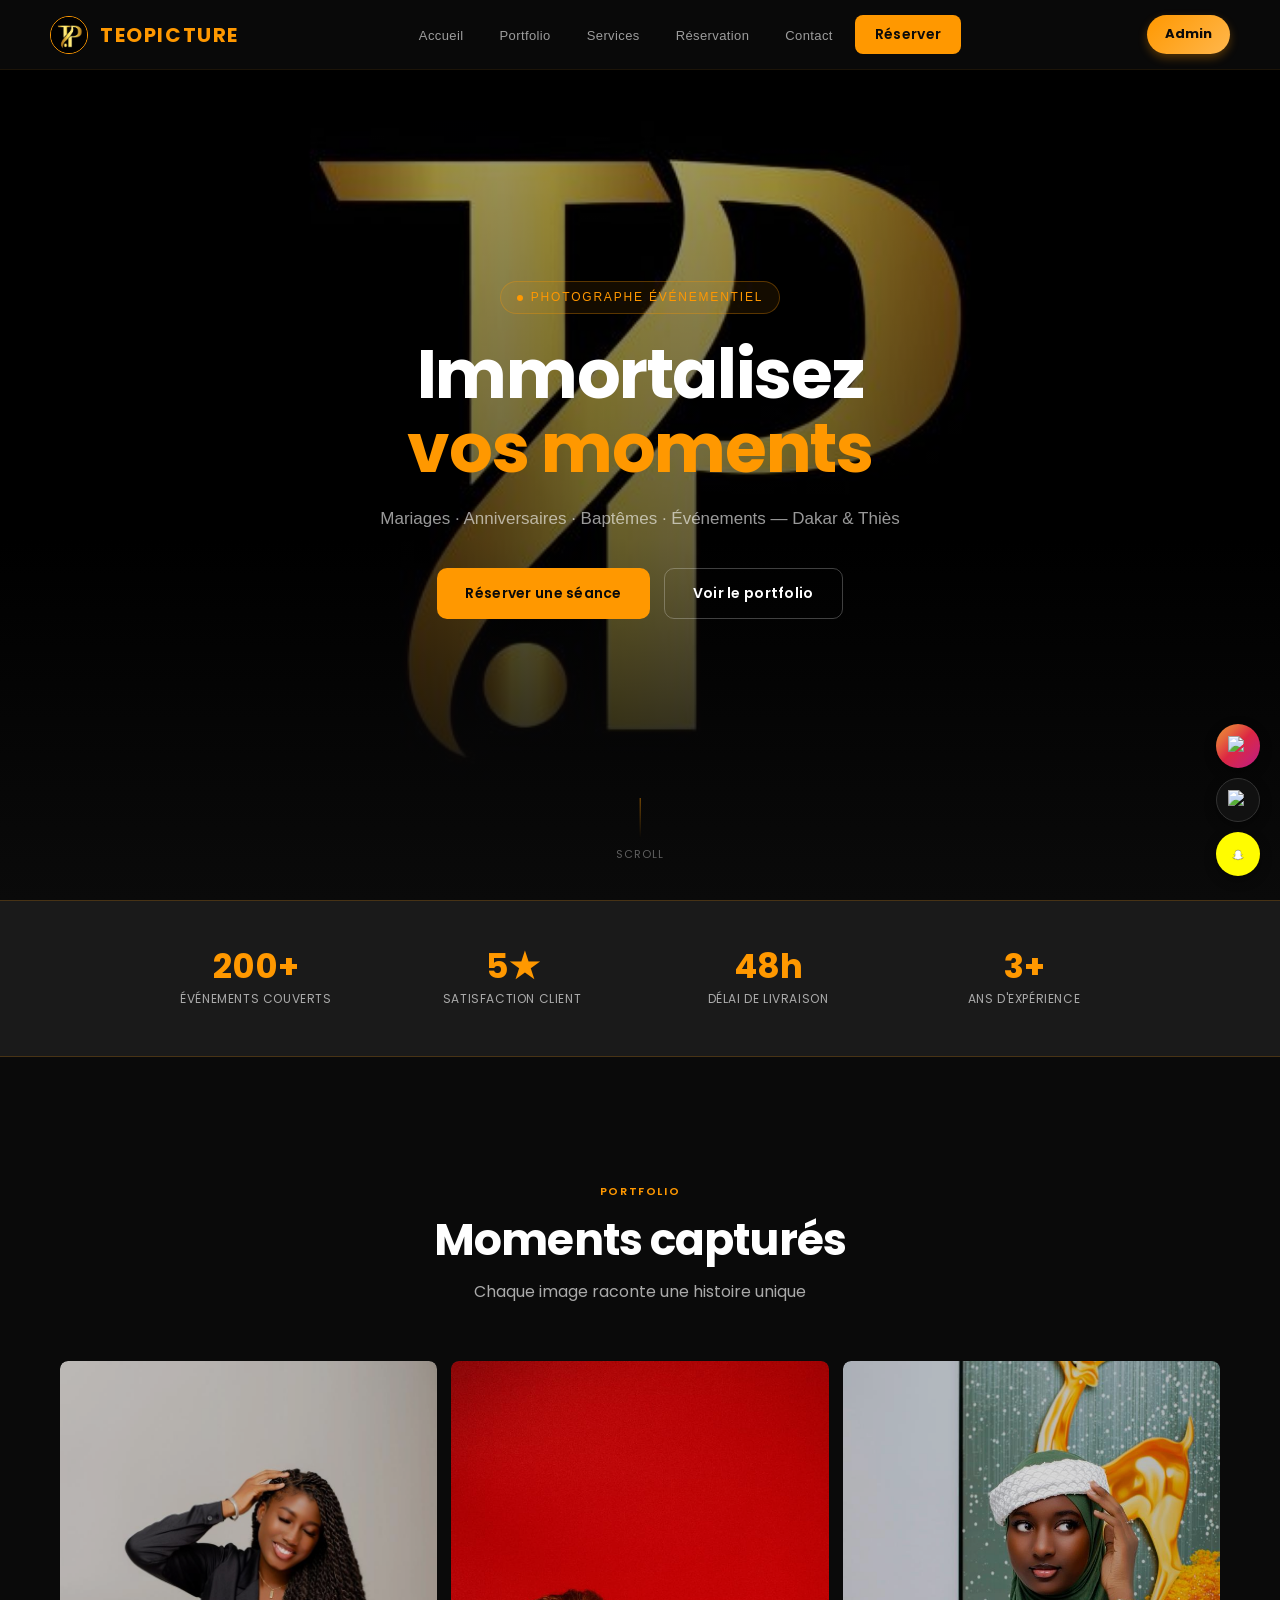
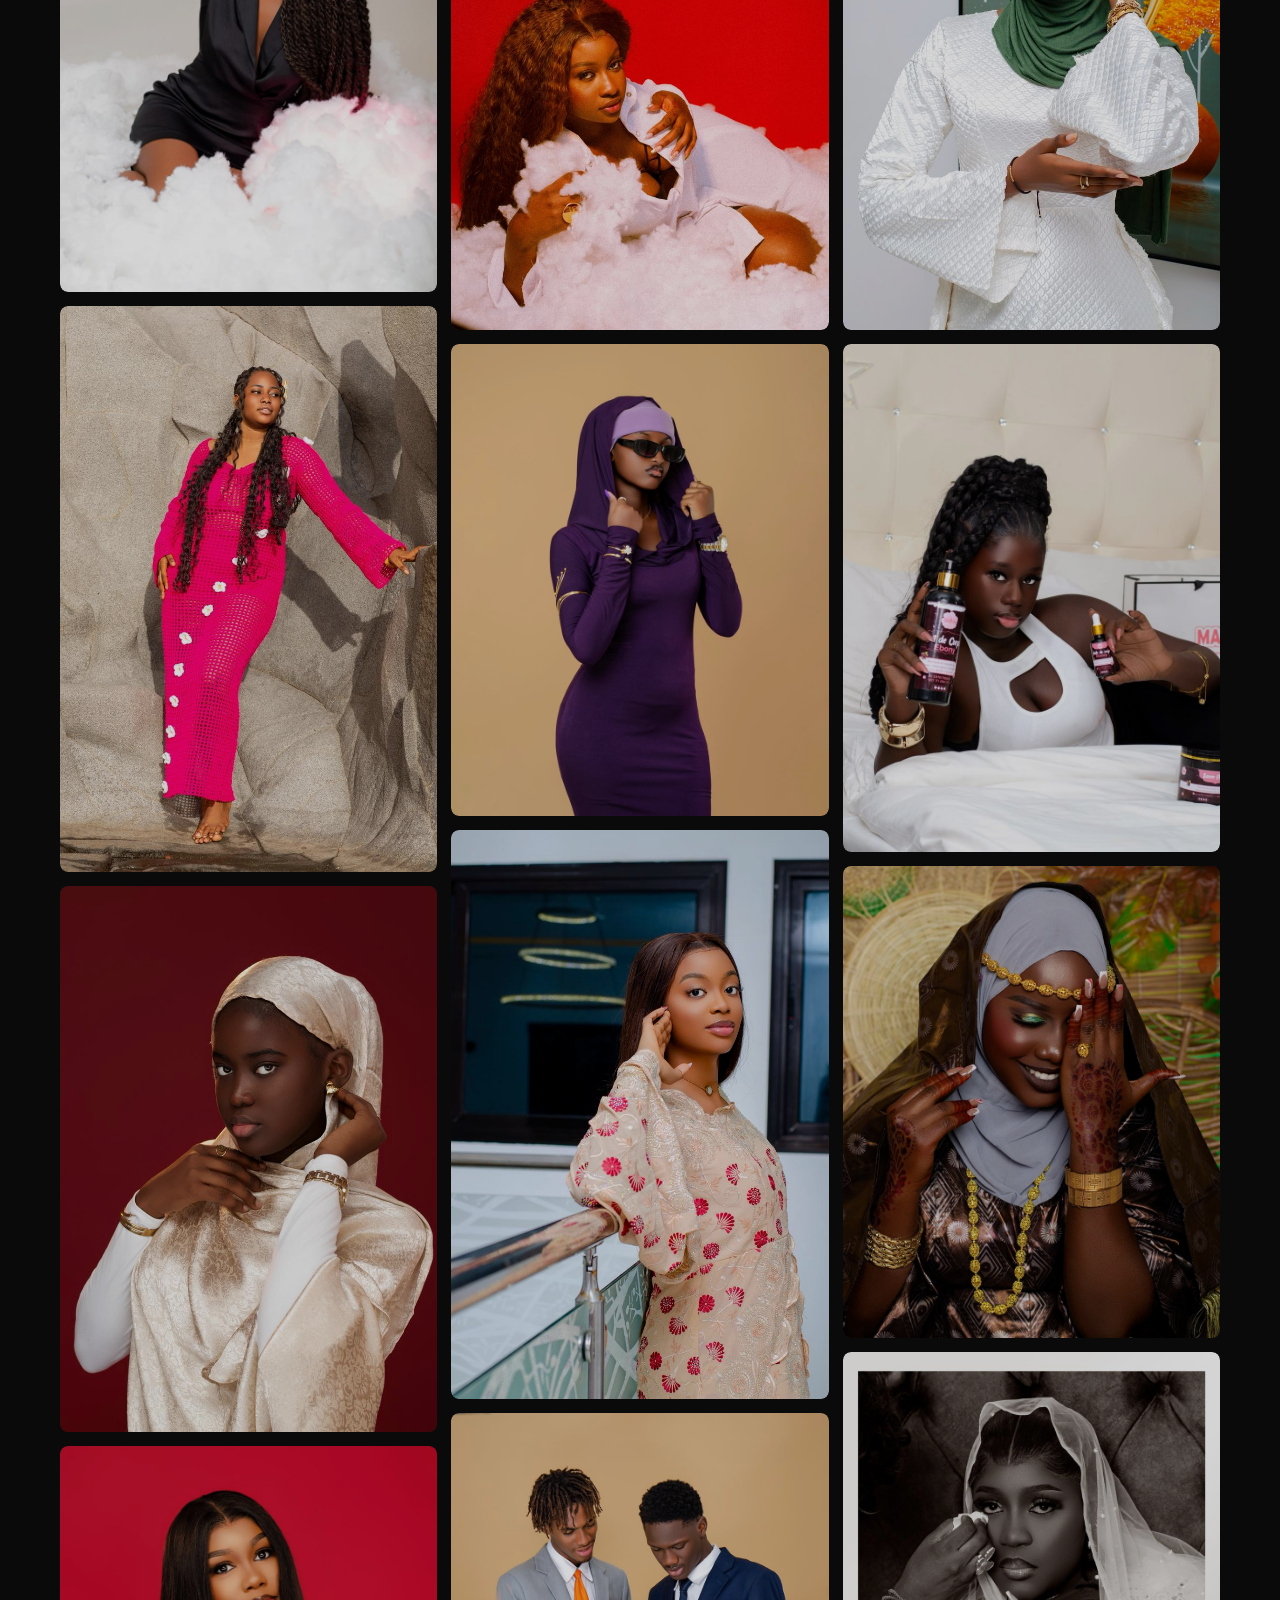
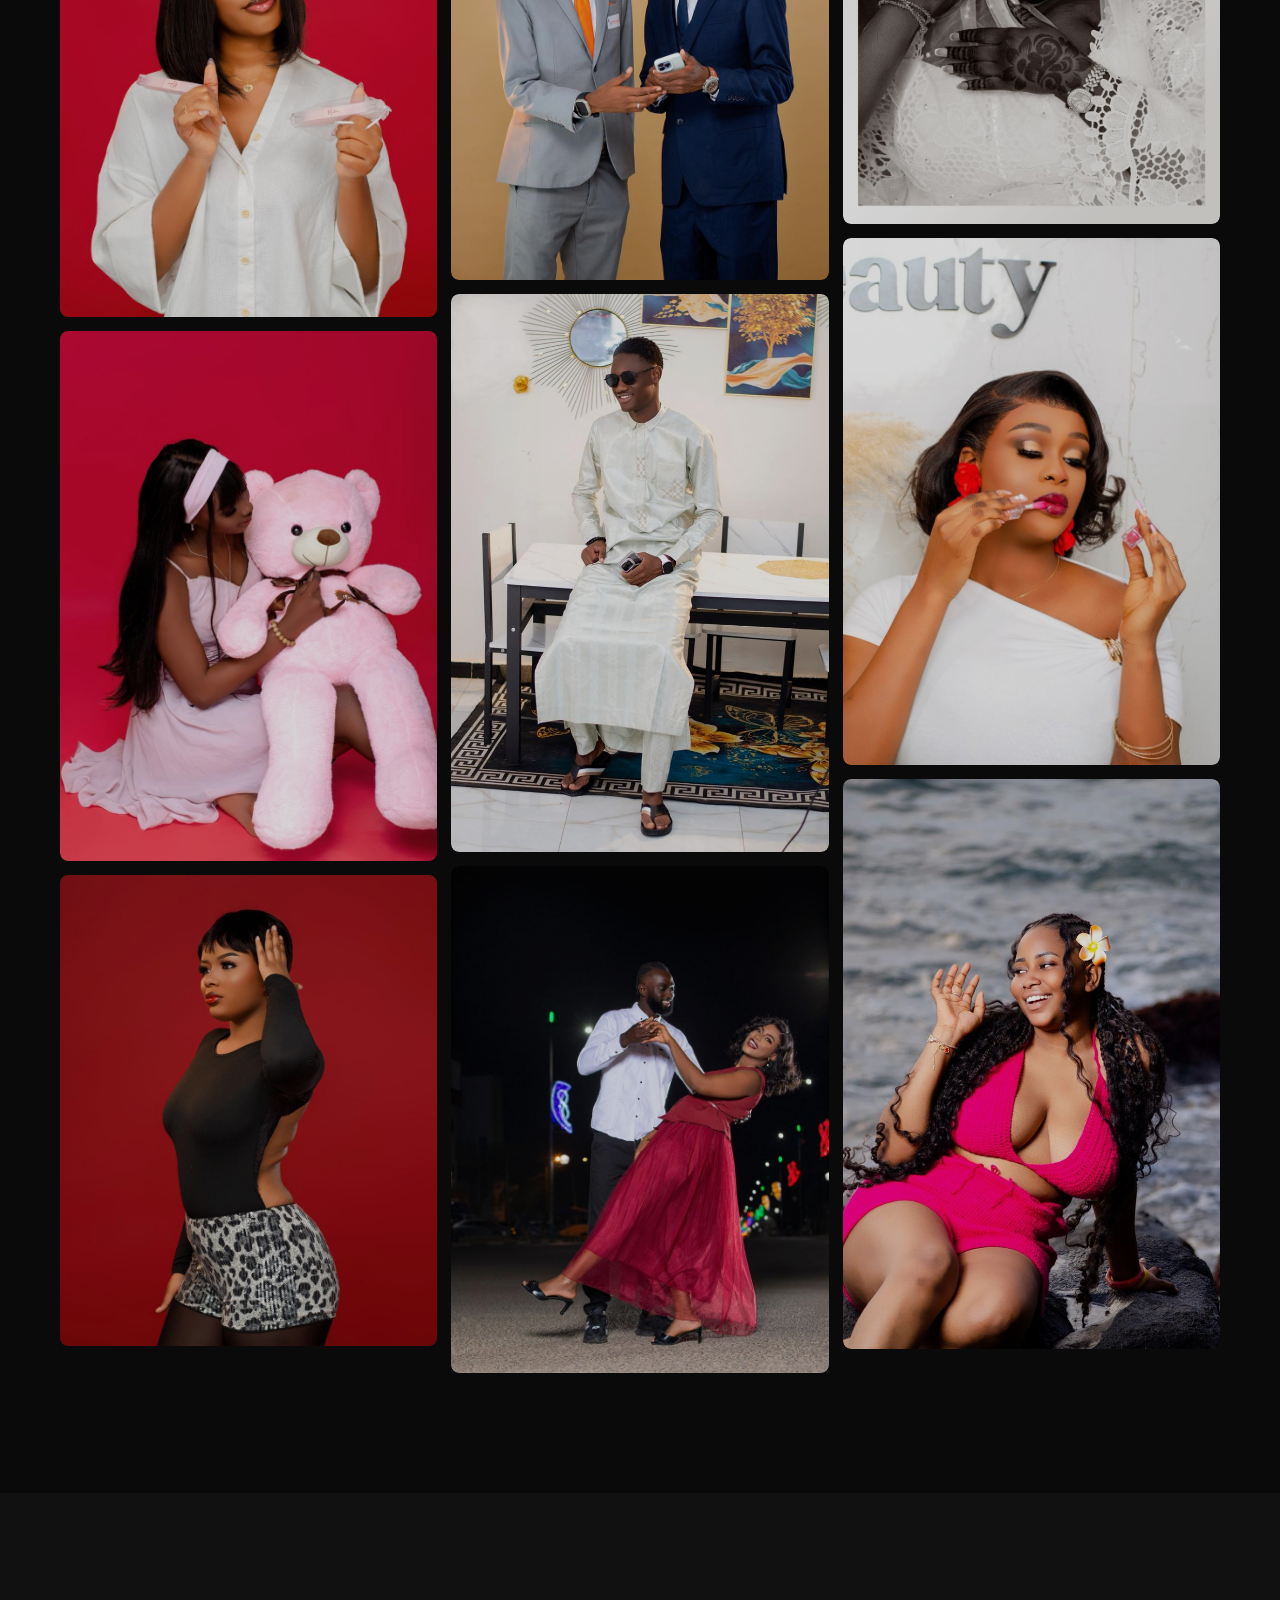
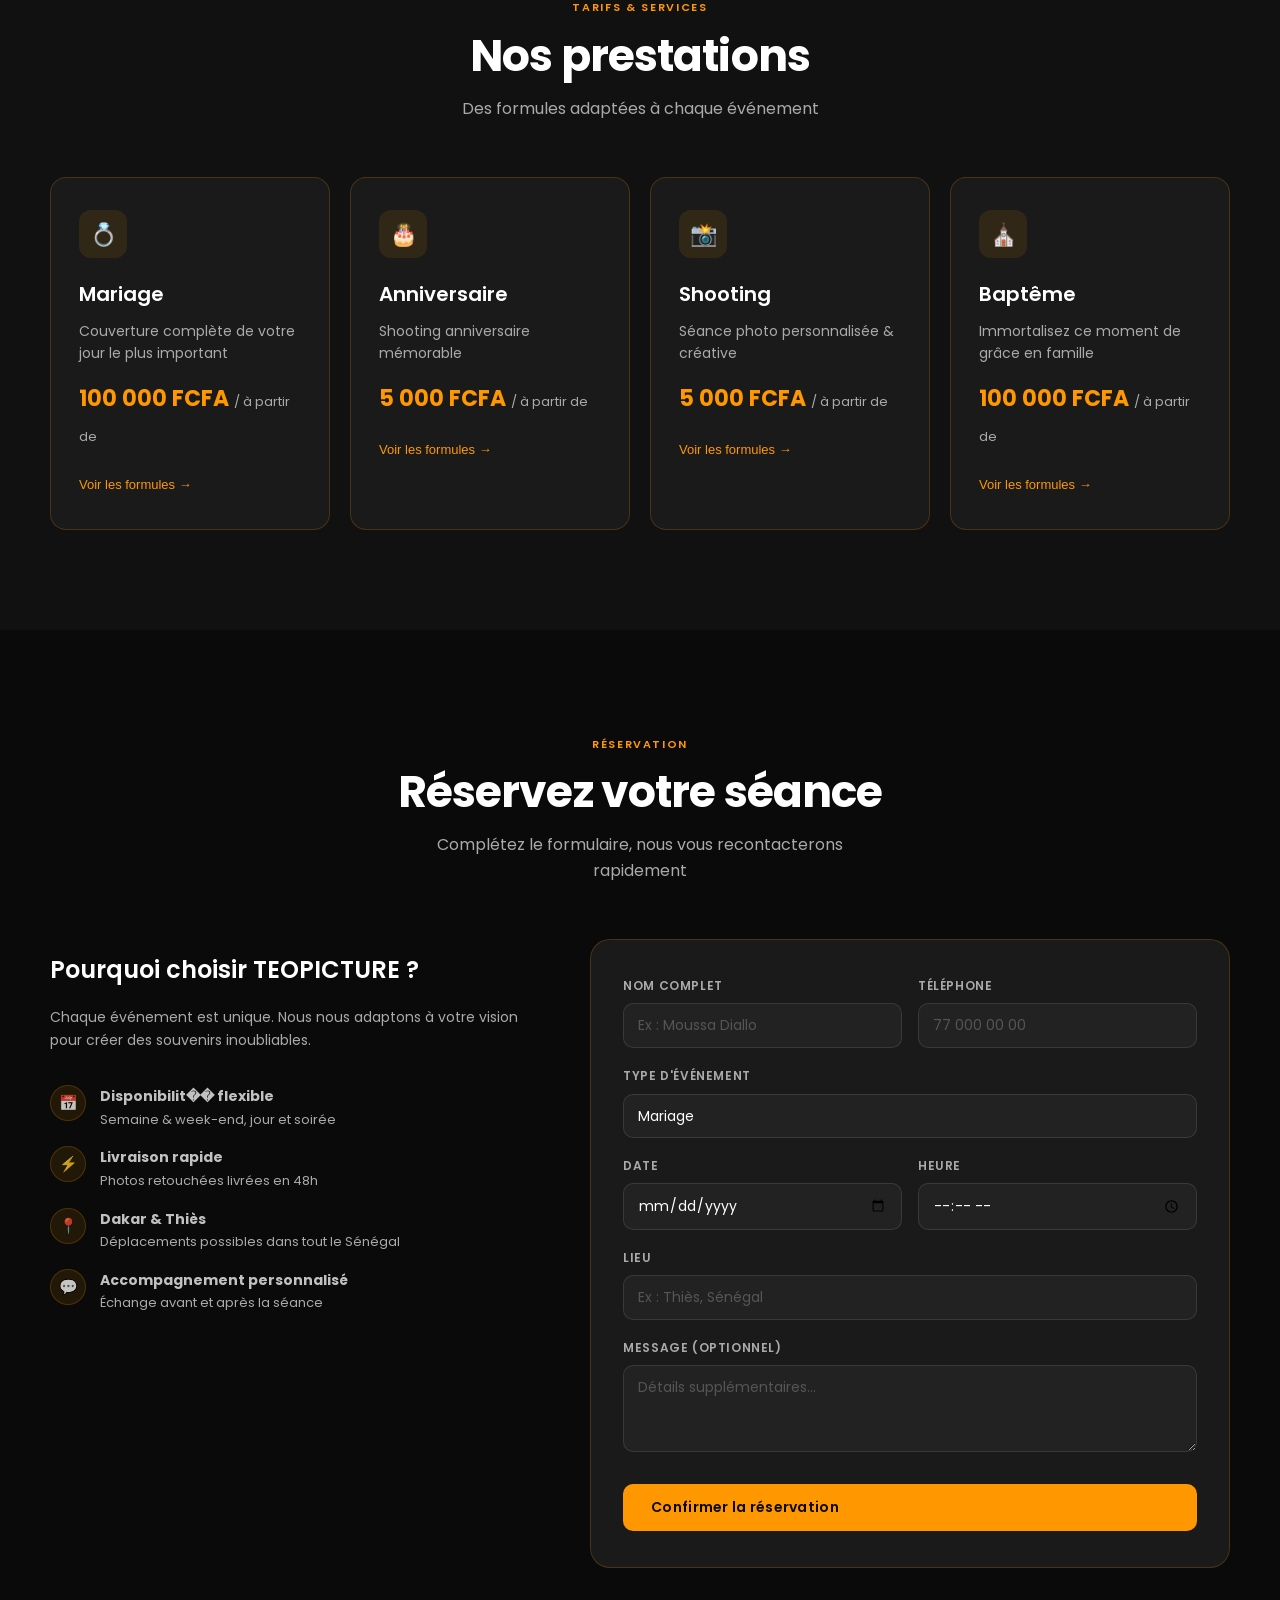
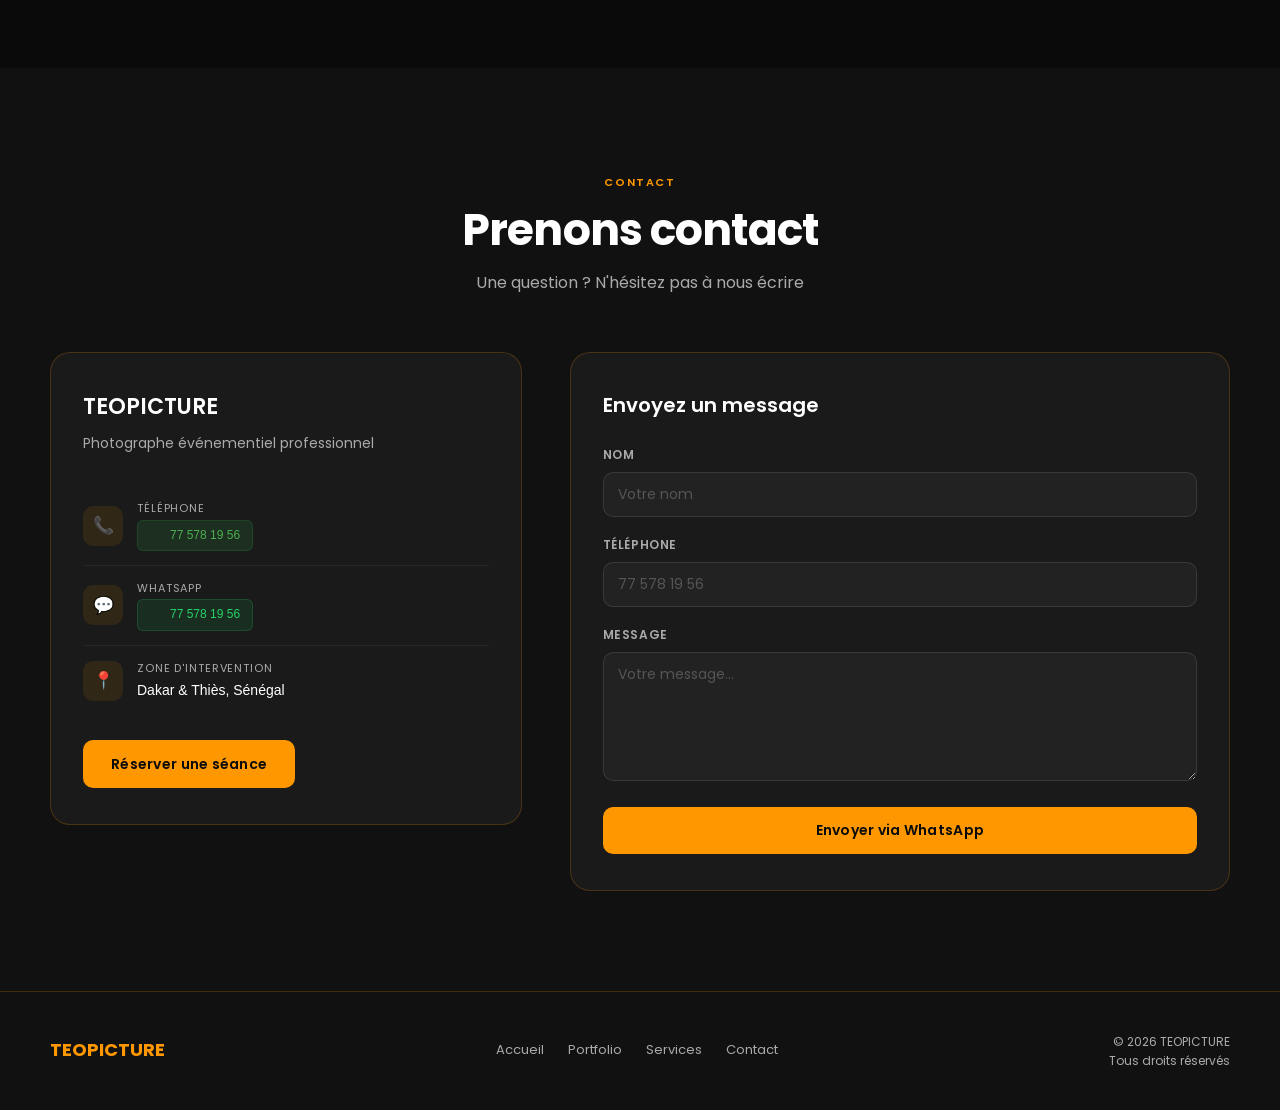
==== commit a561aa53: "Update index.html" ====
--- a/index.html
+++ b/index.html
@@ -299,6 +299,7 @@
           <li><span>80 photos</span><span>120 000 FCFA</span></li>
           <li><span>100 photos</span><span>140 000 FCFA</span></li>
           <li><span>Option vidéo</span><span>Sur demande</span></li>
+          <li><span>Album souvenir</span><span>Sur demande</span></li>
         </ul></div>
       </div>
       <div class="card reveal reveal-delay-2">
@@ -323,6 +324,19 @@
           <li><span>9 photos</span><span>15 000 FCFA</span></li>
         </ul></div>
       </div>
+      <div class="card reveal reveal-delay-1">
+        <div class="card-icon">⛪</div><h3>Baptême</h3>
+        <p>Immortalisez ce moment de grâce en famille</p>
+        <div class="price">100 000 FCFA <span>/ à partir de</span></div>
+        <button class="btn-ghost" onclick="toggleDetails('bapteme')">Voir les formules →</button>
+        <div id="details-bapteme" class="details-list"><ul>
+         <li><span>60 photos</span><span>100 000 FCFA</span></li>
+          <li><span>80 photos</span><span>120 000 FCFA</span></li>
+          <li><span>100 photos</span><span>140 000 FCFA</span></li>
+          <li><span>Option vidéo</span><span>Sur demande</span></li>
+          <li><span>Album souvenir</span><span>Sur demande</span></li>
+        </ul></div>
+      </div>
     </div>
   </div>
 </section>
@@ -339,7 +353,7 @@
         <h3>Pourquoi choisir TEOPICTURE ?</h3>
         <p>Chaque événement est unique. Nous nous adaptons à votre vision pour créer des souvenirs inoubliables.</p>
         <ul class="info-list">
-          <li><div class="icon-circle">📅</div><div><strong>Disponibilité flexible</strong><br><span style="color:var(--text-muted);font-size:13px;">Semaine & week-end, jour et soirée</span></div></li>
+          <li><div class="icon-circle">📅</div><div><strong>Disponibilit�� flexible</strong><br><span style="color:var(--text-muted);font-size:13px;">Semaine & week-end, jour et soirée</span></div></li>
           <li><div class="icon-circle">⚡</div><div><strong>Livraison rapide</strong><br><span style="color:var(--text-muted);font-size:13px;">Photos retouchées livrées en 48h</span></div></li>
           <li><div class="icon-circle">📍</div><div><strong>Dakar & Thiès</strong><br><span style="color:var(--text-muted);font-size:13px;">Déplacements possibles dans tout le Sénégal</span></div></li>
           <li><div class="icon-circle">💬</div><div><strong>Accompagnement personnalisé</strong><br><span style="color:var(--text-muted);font-size:13px;">Échange avant et après la séance</span></div></li>
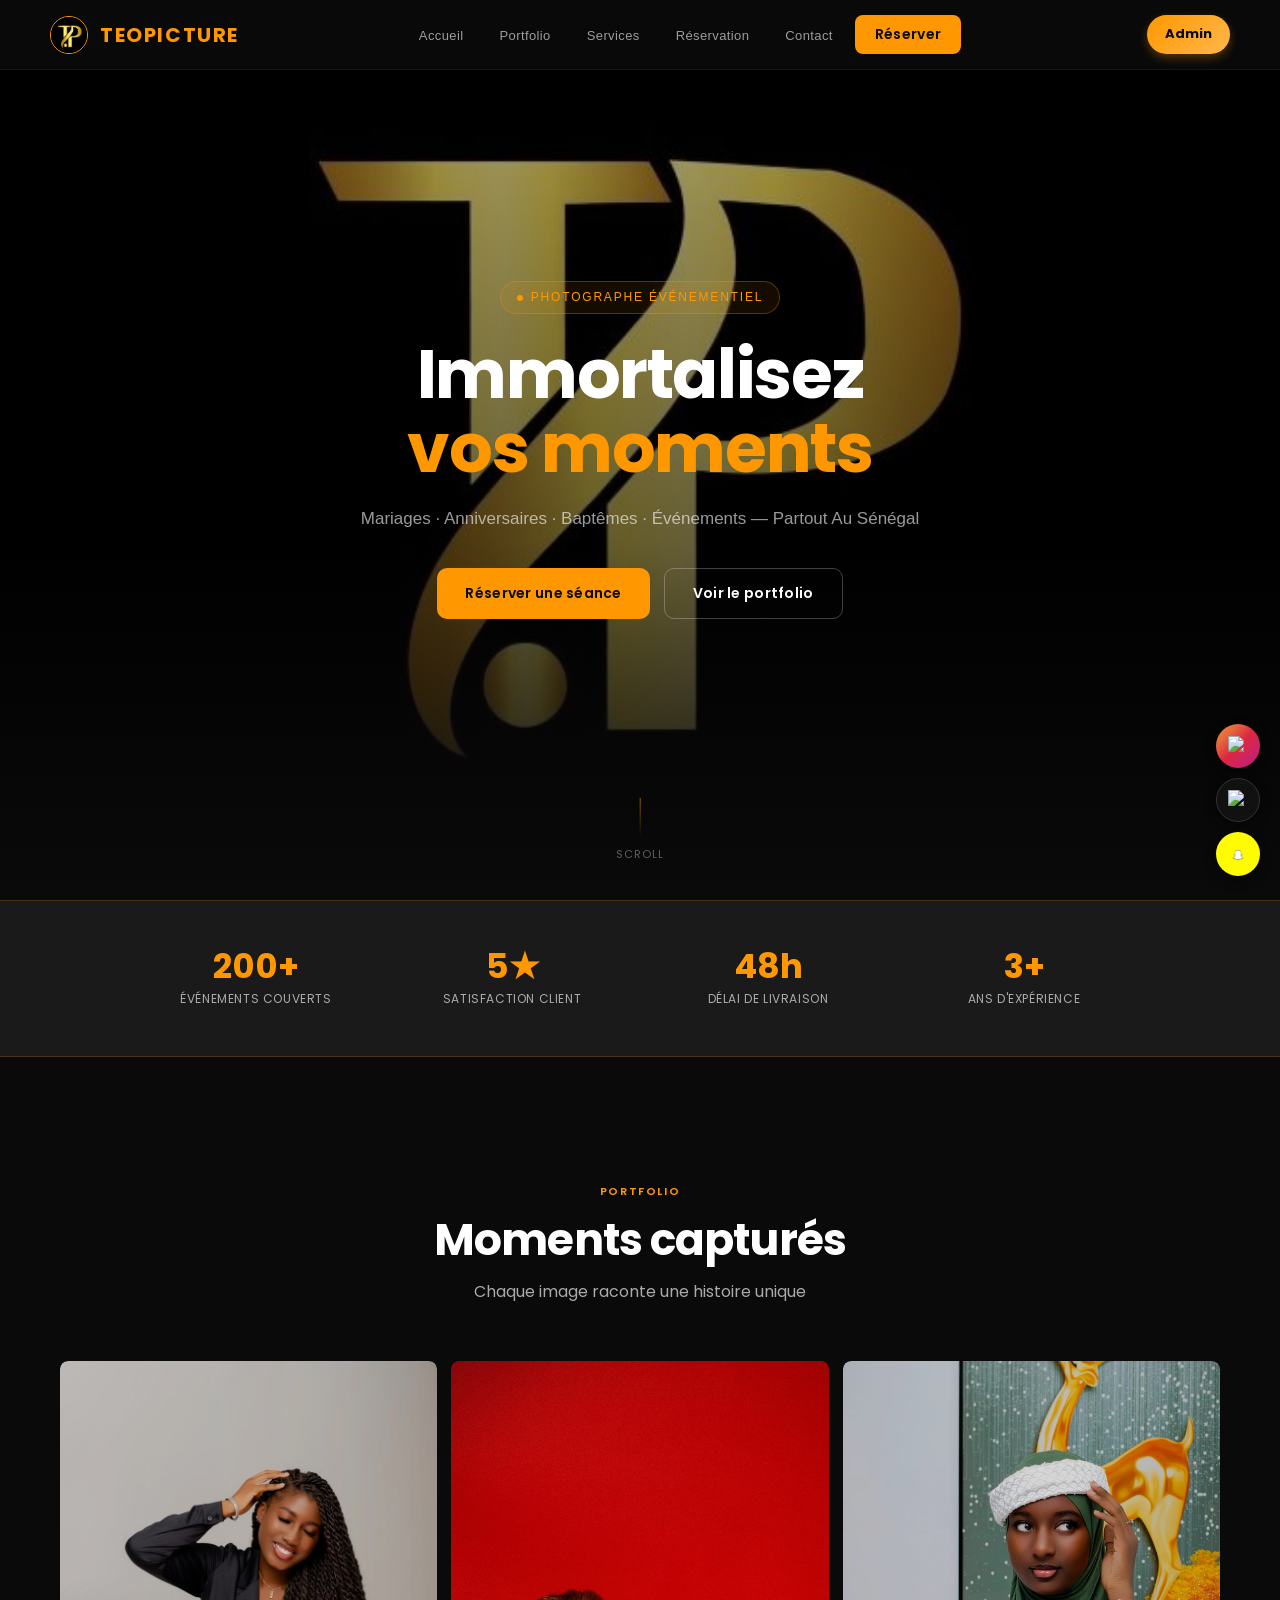
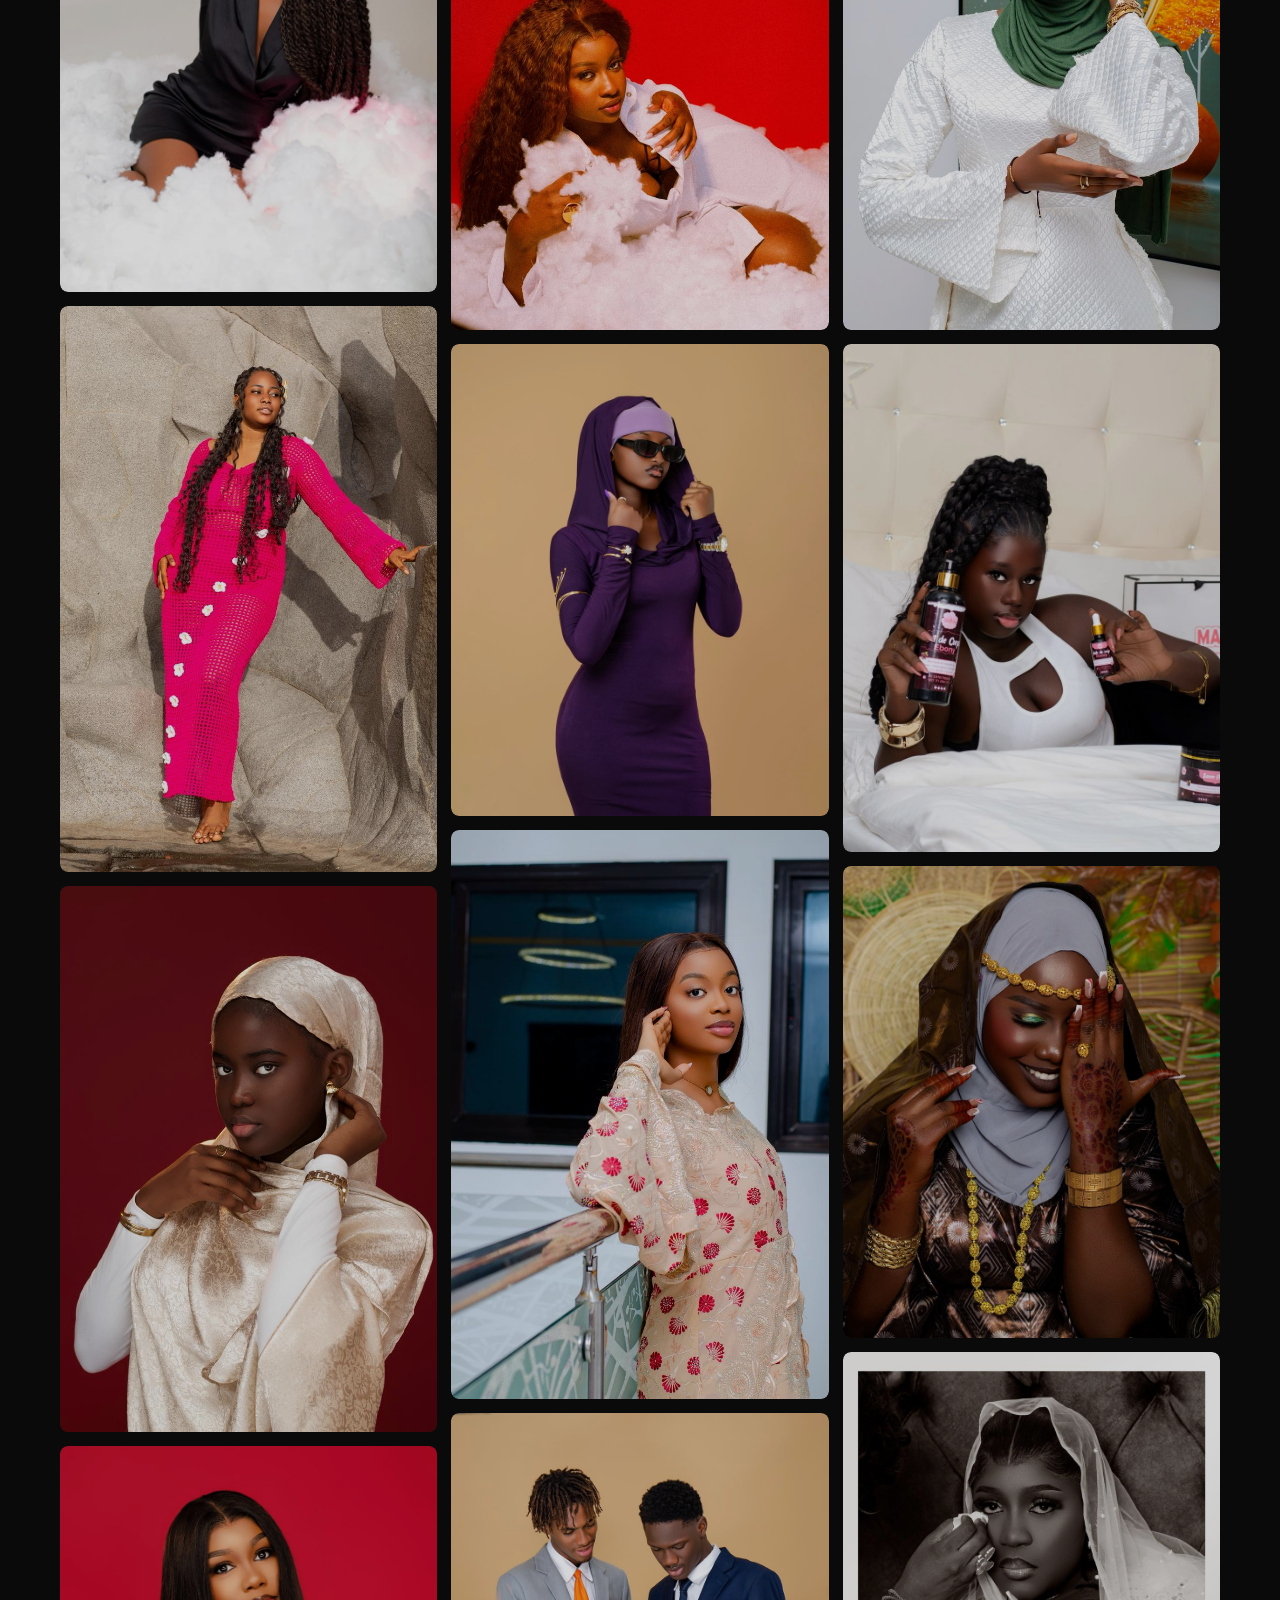
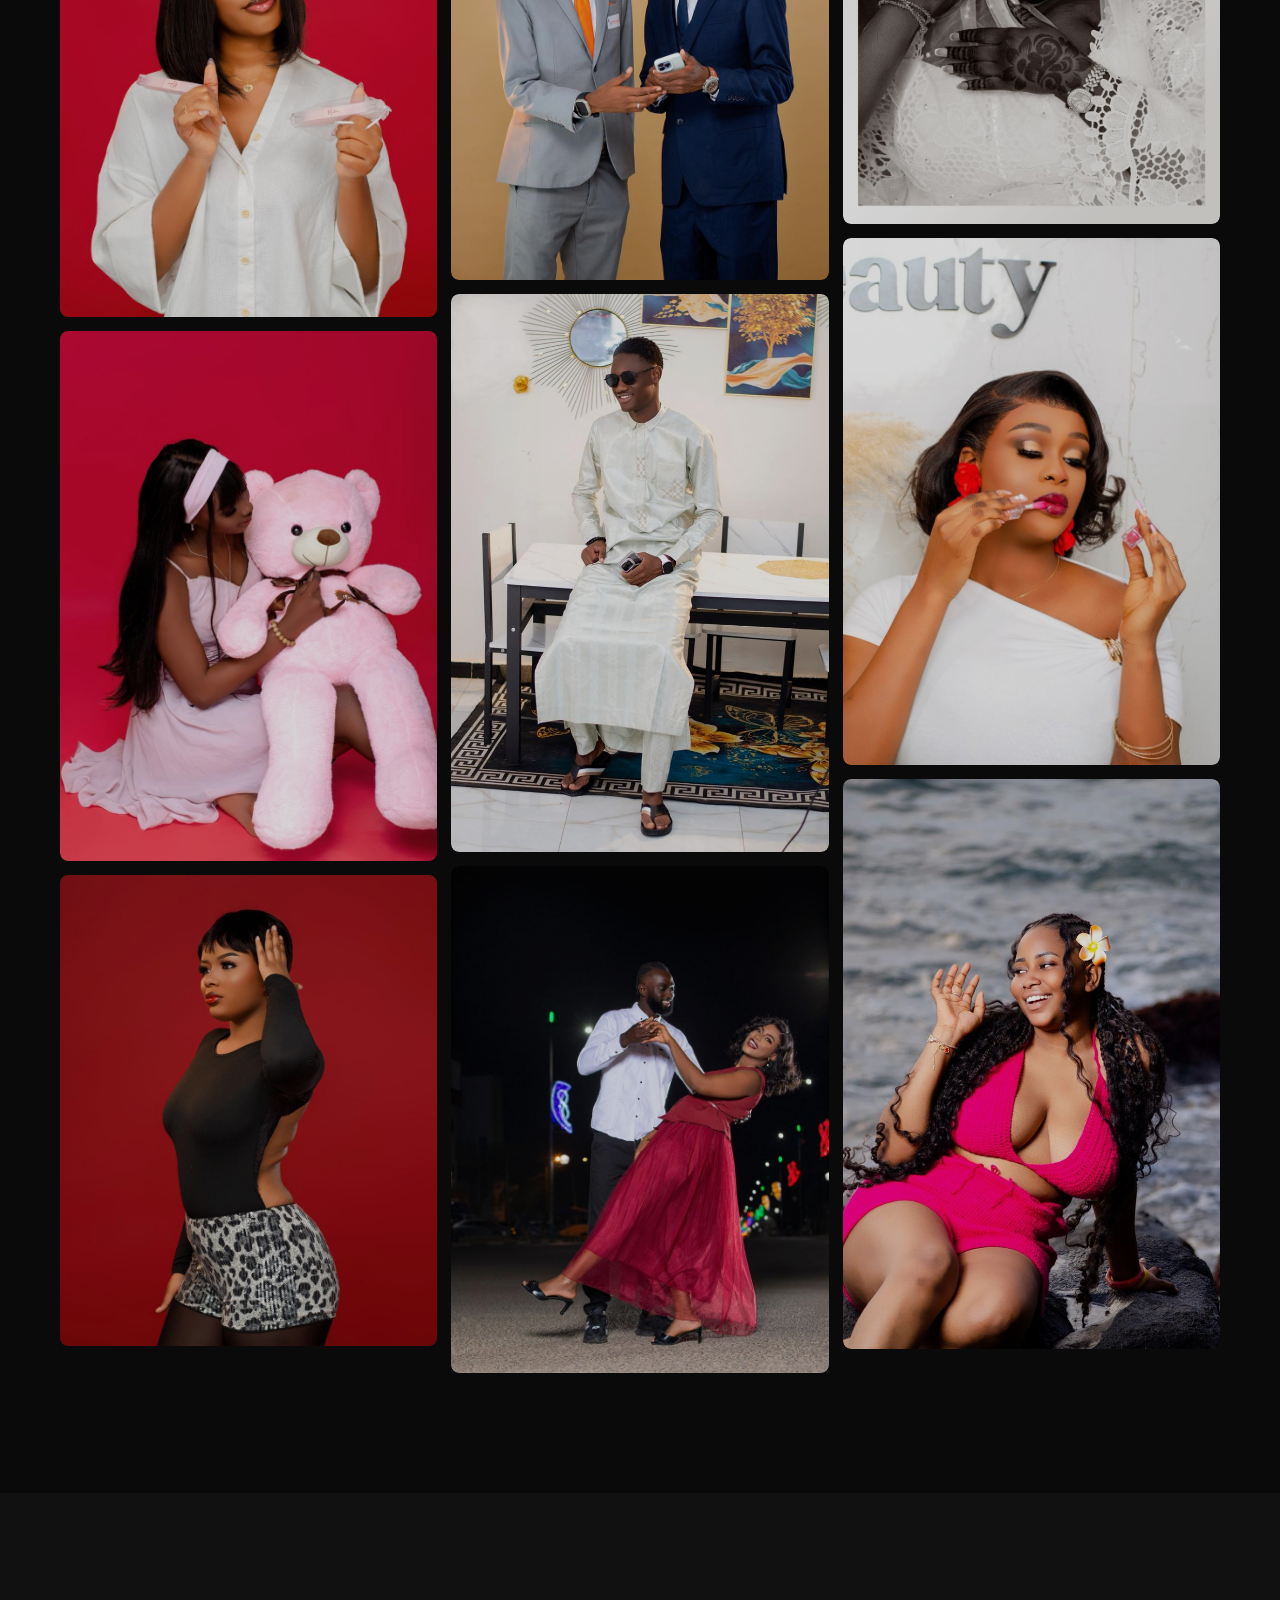
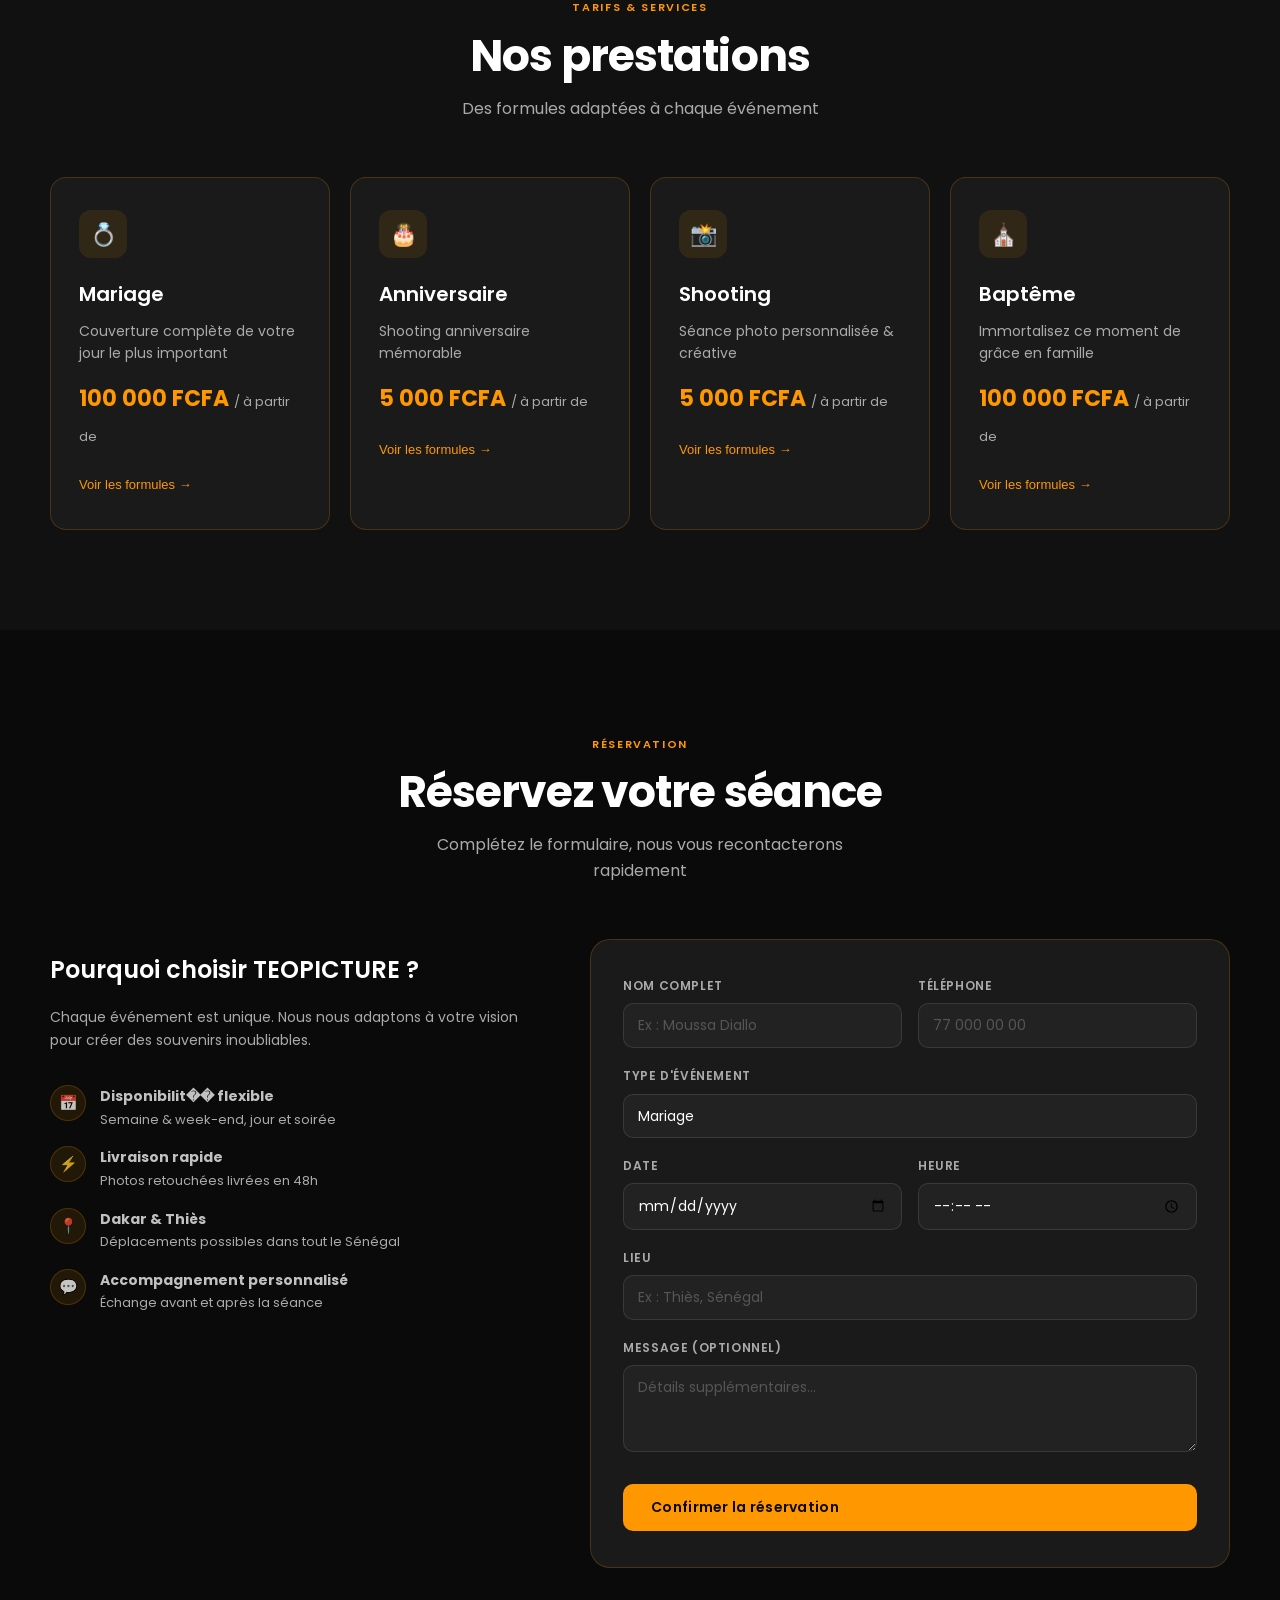
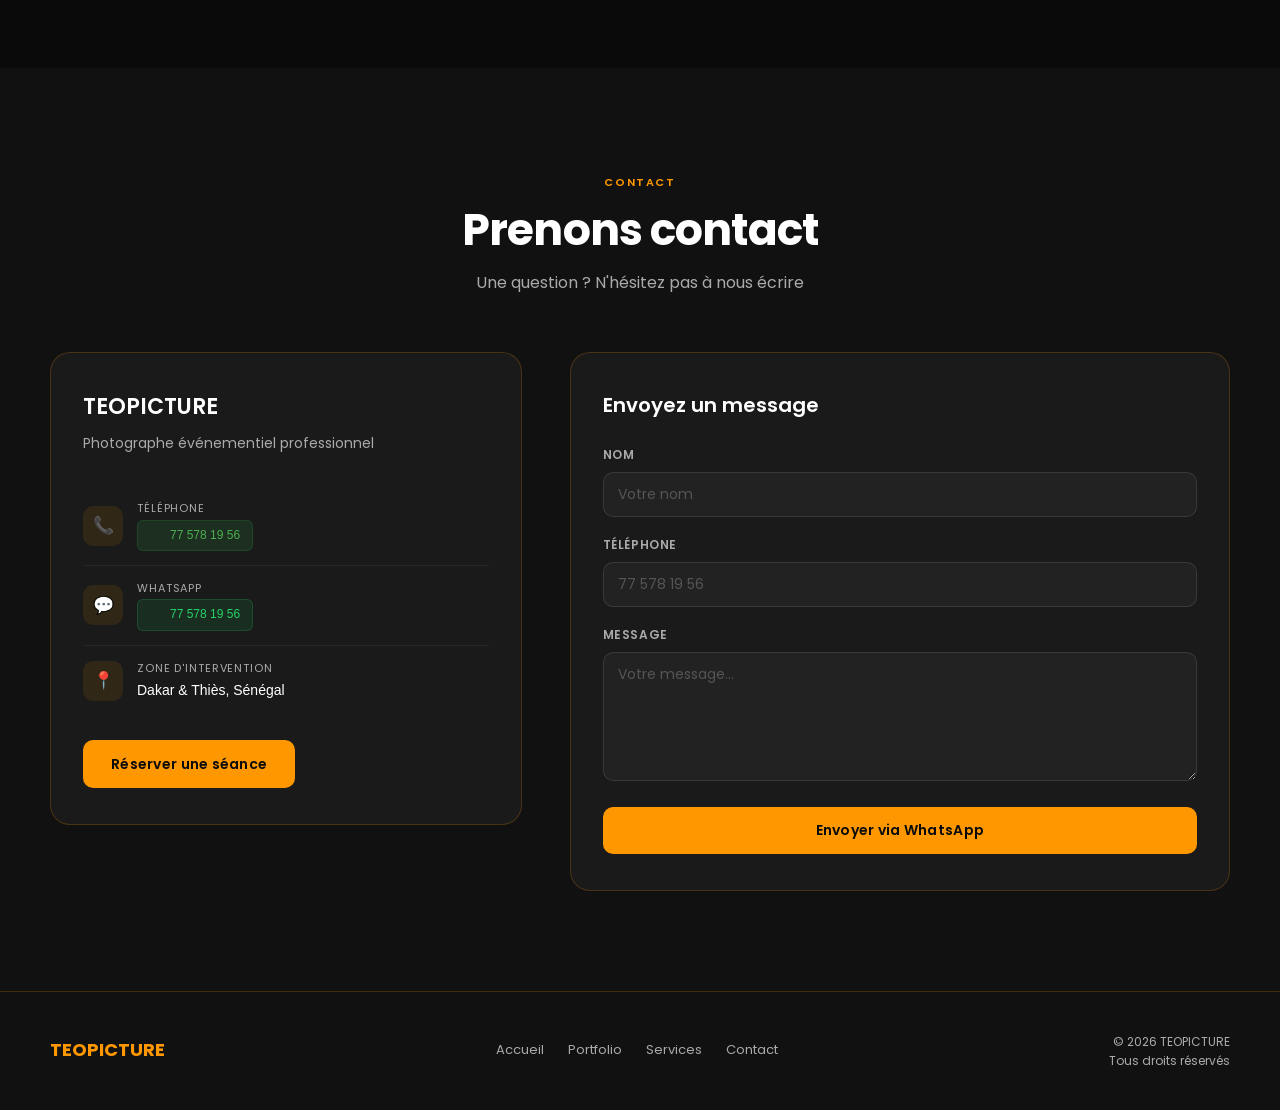
==== commit 8265e6d4: "Update index.html" ====
--- a/index.html
+++ b/index.html
@@ -225,7 +225,7 @@
   <div class="hero-content">
     <div class="hero-eyebrow">Photographe Événementiel</div>
     <h1>Immortalisez<span>vos moments</span></h1>
-    <p>Mariages · Anniversaires · Baptêmes · Événements — Dakar & Thiès</p>
+    <p>Mariages · Anniversaires · Baptêmes · Événements — Partout Au Sénégal</p>
     <div class="hero-cta-group">
       <a href="#reservation" class="btn btn-primary">Réserver une séance</a>
       <a href="#portfolio" class="btn btn-outline">Voir le portfolio</a>
